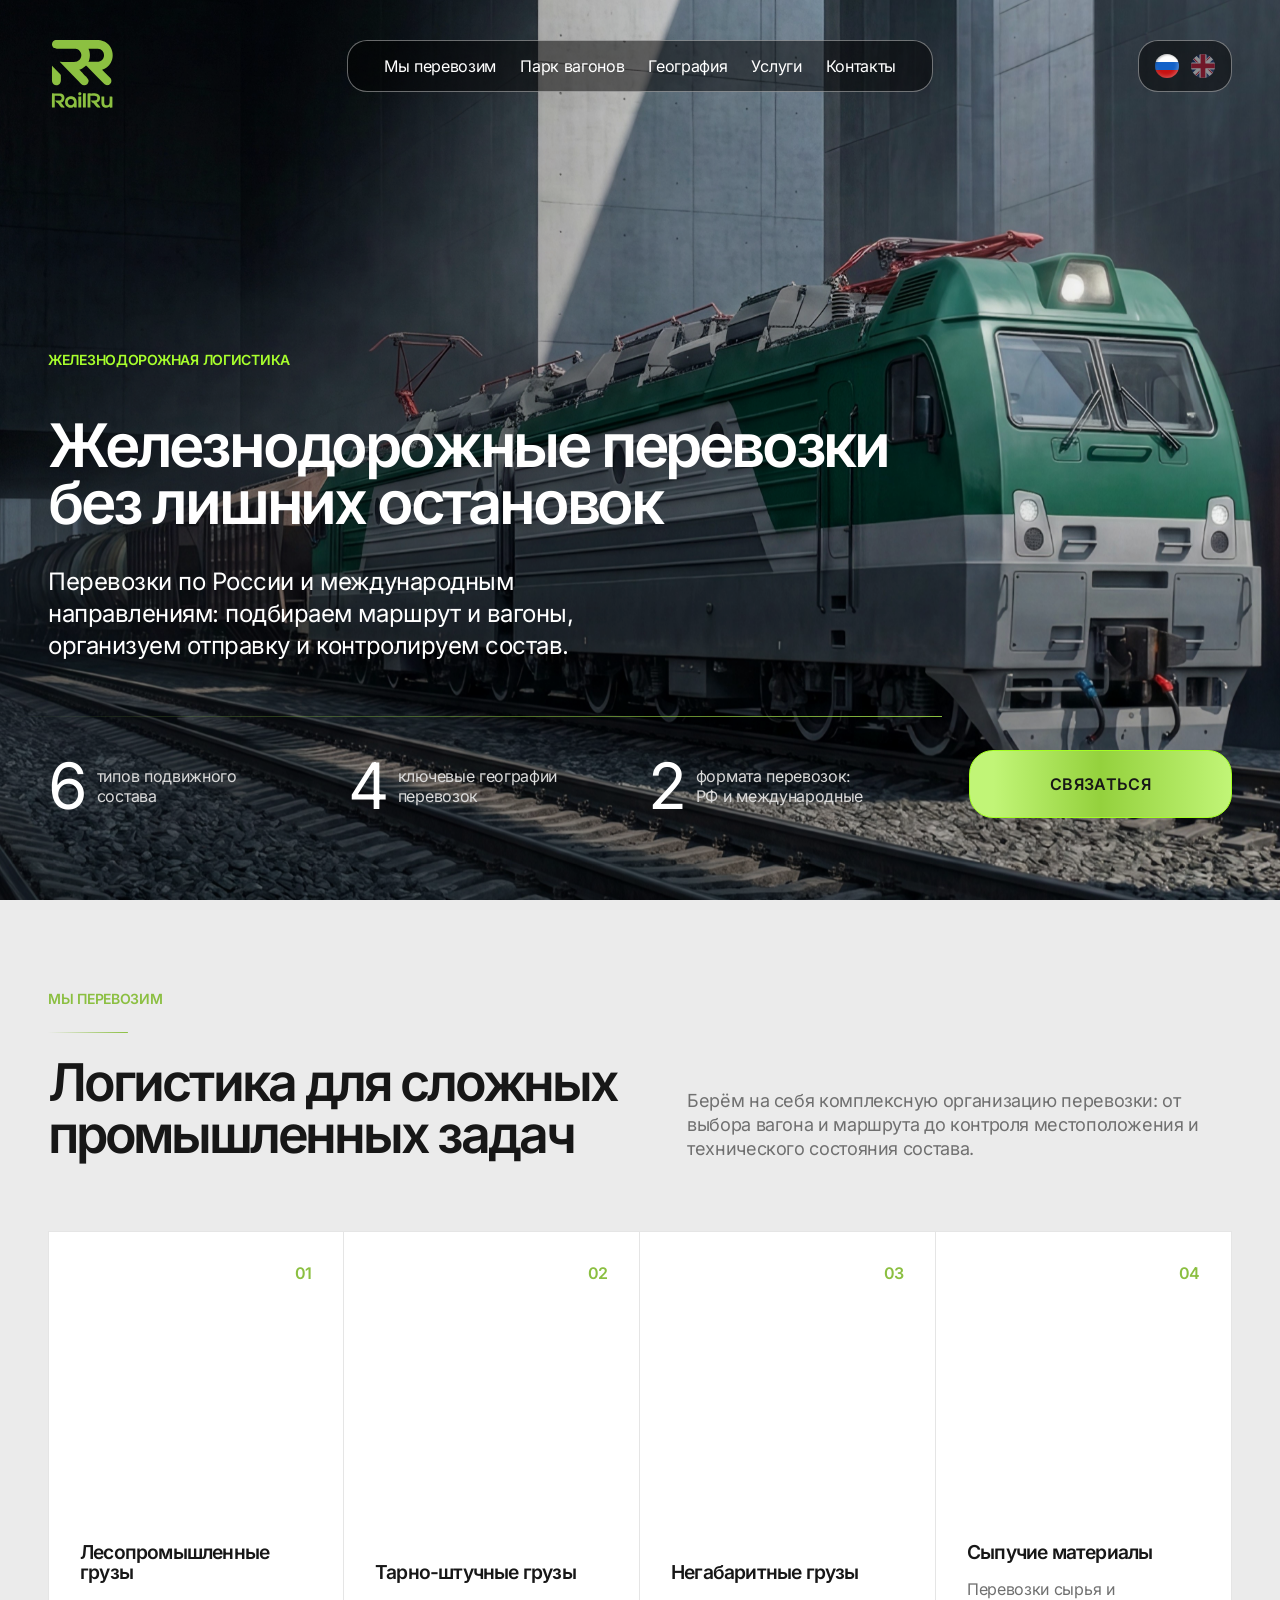
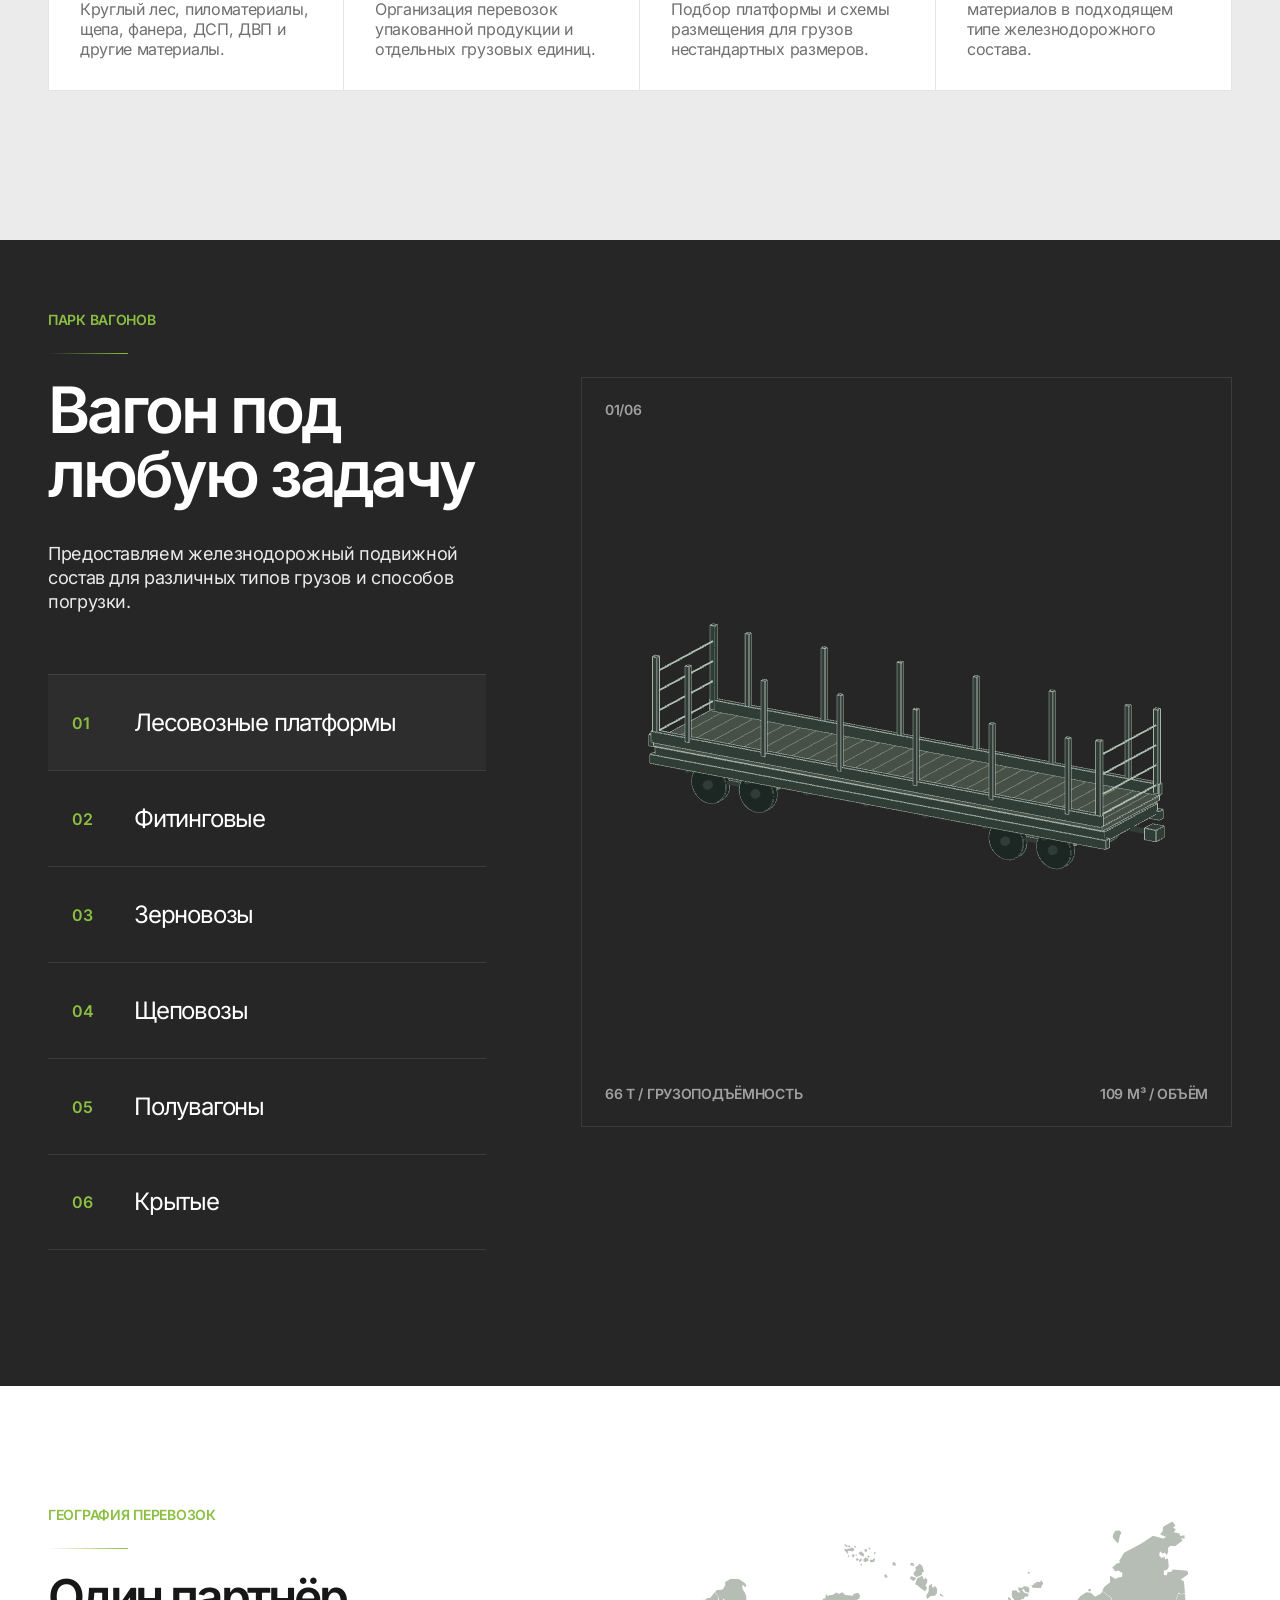
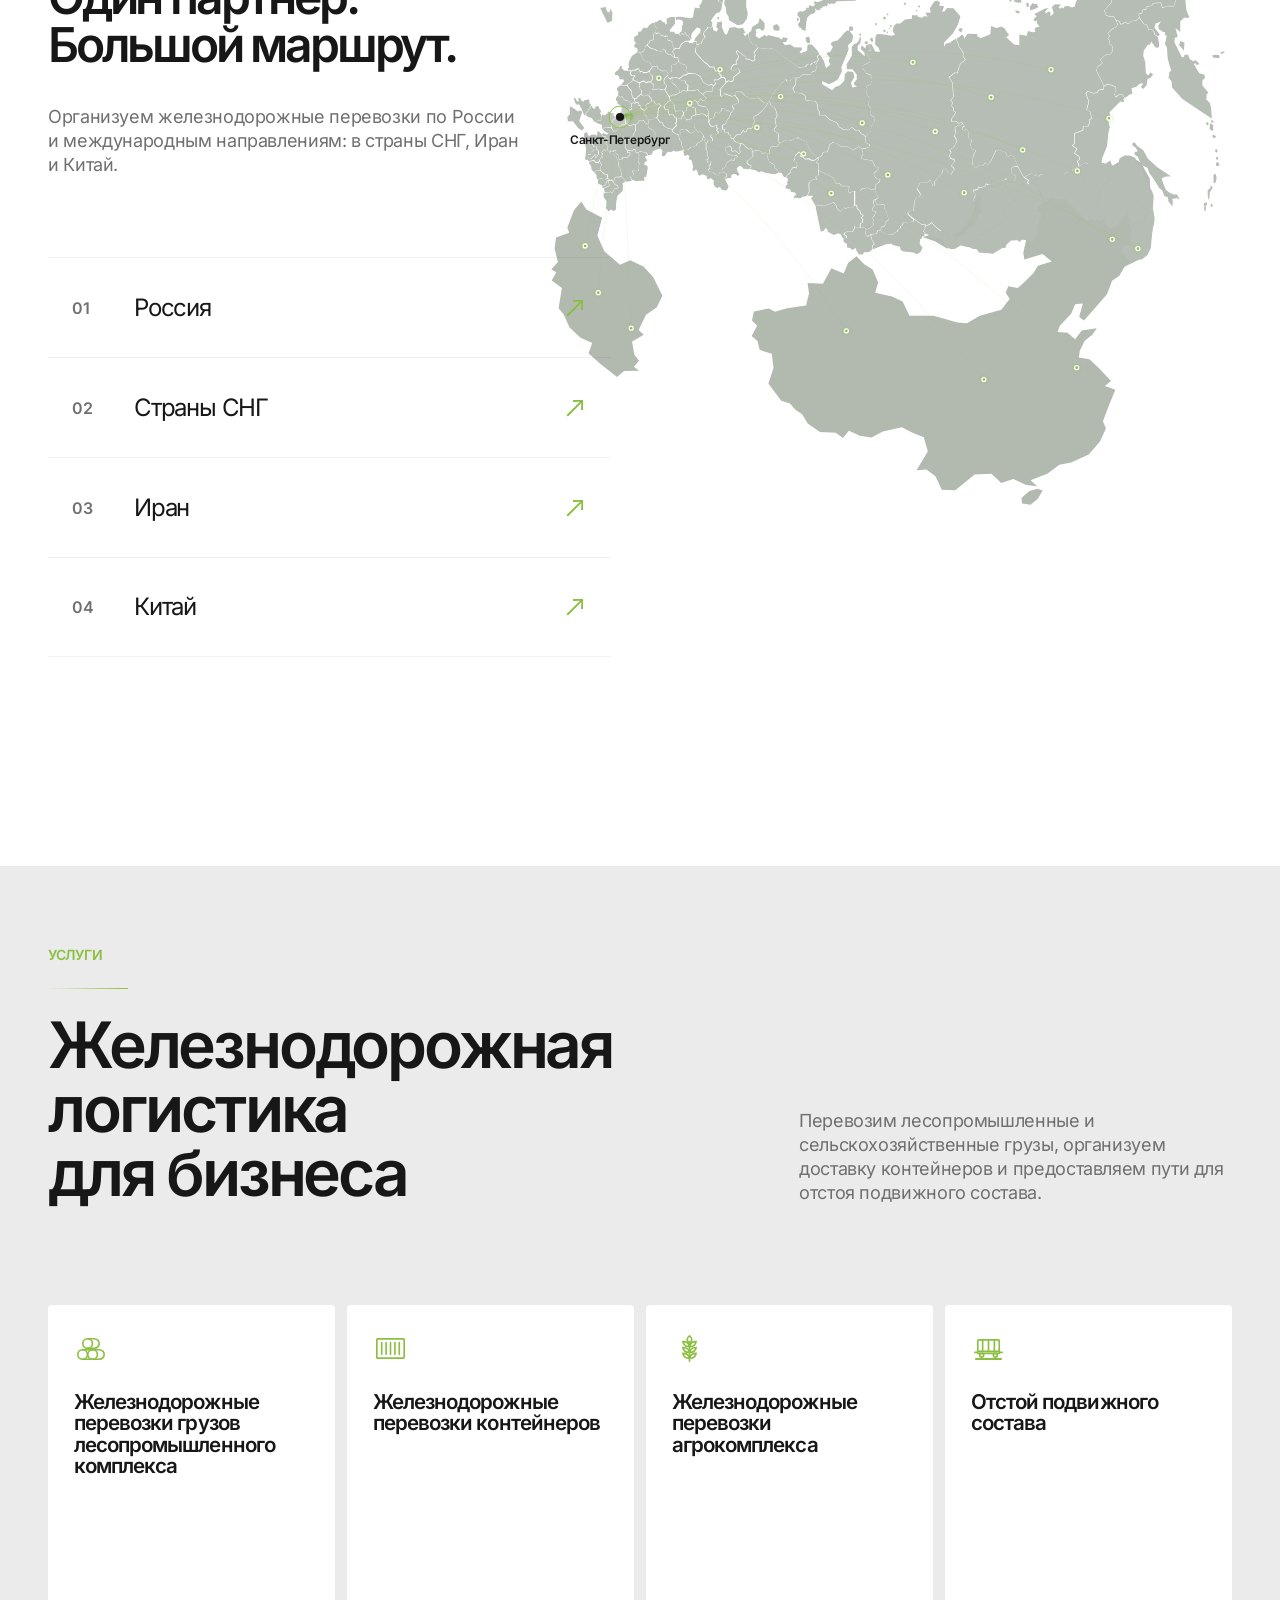
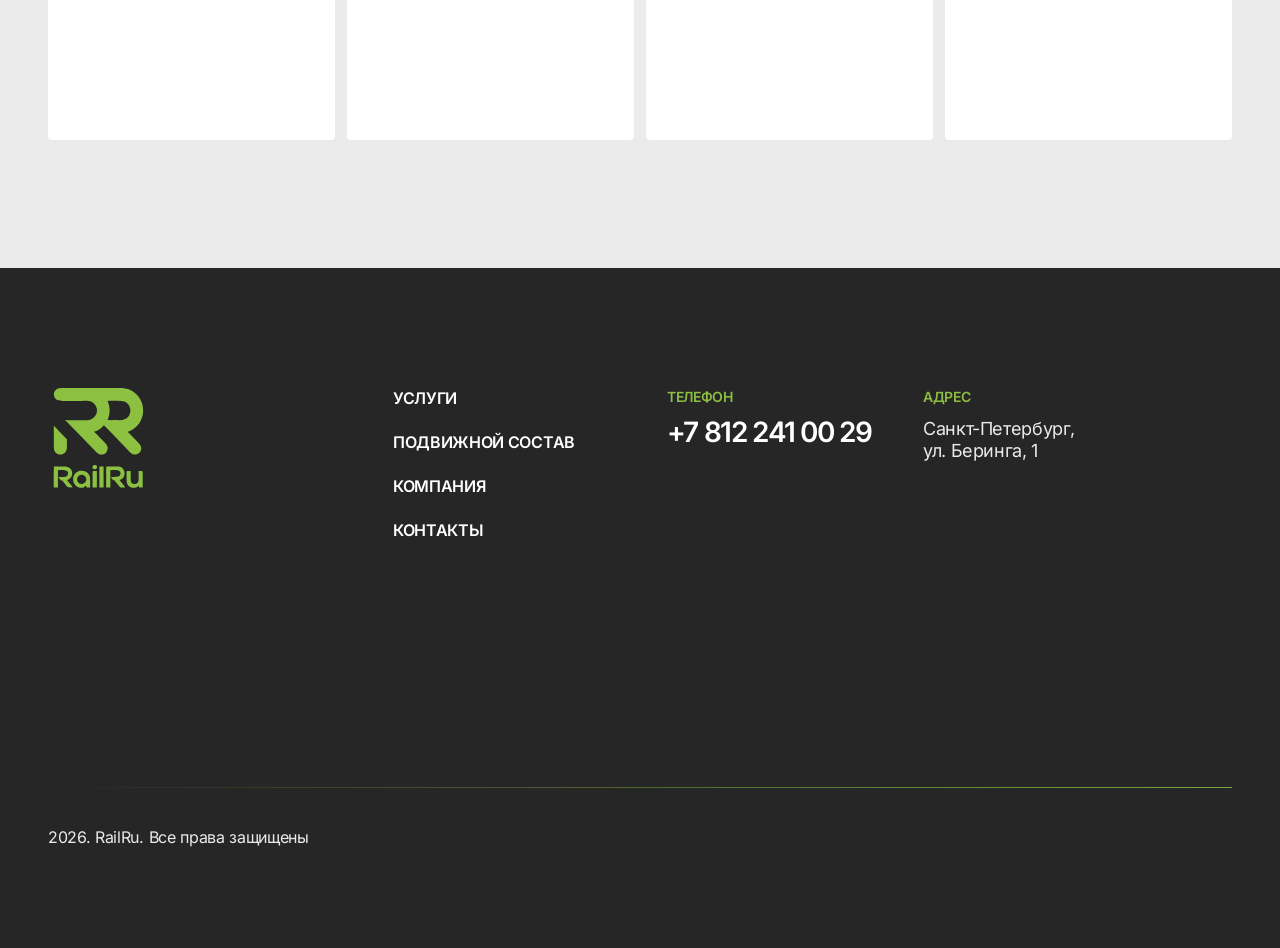
==== index.html @ 80a5b918 "Website" ====
<!doctype html>
<html lang="ru">
  <head>
    <meta charset="utf-8">
    <meta name="viewport" content="width=device-width, initial-scale=1">
    <meta name="theme-color" content="#262626">
    <meta name="description" content="RailRu организует железнодорожные перевозки по России, в страны СНГ, Иран и Китай.">
    <title>RailRu — железнодорожная логистика</title>
    <link rel="preload" as="image" href="./assets/d6f89.png">
    <link rel="stylesheet" href="./styles.css">
    <link rel="stylesheet" href="./hero-motion.css">
    <link rel="stylesheet" href="./services.css">
    <script src="./language.js" defer></script>
    <script src="./app.js" defer></script>
    <script src="./hero-motion.js" defer></script>
    <script src="./fleet-3d.bundle.js" defer></script>
  <script src="./contact-content.js" defer></script><link rel="icon" type="image/png" sizes="512x512" href="./assets/favicon.png?v=1"><link rel="apple-touch-icon" href="./assets/favicon.png?v=1"></head>
  <body>
    <a class="skip-link" href="#main">Перейти к содержимому</a>
    <main id="main">
      <section class="hero" id="top" aria-labelledby="hero-title">
        <div class="hero__background" aria-hidden="true"></div>
        <div class="hero__shade" aria-hidden="true"></div>
        <header class="site-header container">
          <a class="site-header__logo" href="#top" aria-label="RailRu — наверх"><img src="./assets/ba783.svg" width="52" height="52" alt="RailRu"></a>
          <nav class="site-nav" aria-label="Основная навигация">
            <a href="#cargo">Мы перевозим</a>
            <a href="#fleet">Парк вагонов</a>
            <a href="#company">География</a>
            <a href="#services">Услуги</a>
            <a href="./contacts.html">Контакты</a>
          </nav>
          <div class="languages" aria-label="Язык сайта"><a class="flag flag--ru" href="?lang=ru" data-language="ru" aria-current="true" lang="ru" aria-label="Русский"></a><a class="flag flag--en" href="?lang=en" data-language="en" lang="en" aria-label="English"><span class="flag__diagonals" aria-hidden="true"><i></i><i></i><i></i><i></i></span><img src="./assets/flag-en-cross.svg" width="26.4" height="26.4" alt=""></a></div>
          <button class="menu-toggle" type="button" aria-label="Открыть меню" aria-expanded="false" aria-controls="mobile-nav"><span></span><span></span><span></span></button>
          <nav id="mobile-nav" class="mobile-nav" aria-label="Мобильная навигация" hidden>
            <a href="#cargo">Мы перевозим</a>
            <a href="#fleet">Парк вагонов</a>
            <a href="#company">География</a>
            <a href="#services">Услуги</a>
            <a href="./contacts.html">Контакты</a>
          </nav>
        </header>
        <div class="hero__content container">
          <p class="eyebrow hero__eyebrow">Железнодорожная логистика</p>
          <h1 id="hero-title">Железнодорожные перевозки<br class="desktop-break"> без лишних остановок</h1>
          <p class="hero__lead">Перевозки по России и международным направлениям: подбираем маршрут и вагоны, организуем отправку и контролируем состав.</p>
        </div>
        <img class="hero__line" src="./assets/62f73.svg" width="942" height="1" alt="">
        <div class="hero__bottom container">
          <div class="hero__stats" aria-label="Наши возможности">
            <div class="hero__stat"><strong>6</strong><span>типов подвижного<br>состава</span></div>
            <div class="hero__stat"><strong>4</strong><span>ключевые географии<br>перевозок</span></div>
            <div class="hero__stat"><strong>2</strong><span>формата перевозок:<br>РФ и международные</span></div>
          </div>
          <a class="button button--lime" href="mailto:info@railru.com">Связаться</a>
        </div>
      </section>

      <section class="cargo section-light" id="cargo" aria-labelledby="cargo-title">
        <div class="container">
          <div class="section-intro">
            <div>
              <p class="eyebrow">Мы перевозим</p>
              <img class="section-rule" src="./assets/a0317.svg" width="80" height="1" alt="">
              <h2 id="cargo-title">Логистика для сложных<br>промышленных задач</h2>
            </div>
            <p>Берём на себя комплексную организацию перевозки: от выбора вагона и маршрута до контроля местоположения и технического состояния состава.</p>
          </div>
          <div class="cargo-grid">
            <article class="cargo-card" tabindex="0">
              <div class="cargo-card__visual" aria-hidden="true"><img class="cargo-card__image" src="./assets/c36df.png" width="880" height="1168" alt=""></div>
              <span class="cargo-card__number">01</span>
              <div class="cargo-card__copy"><h3>Лесопромышленные грузы</h3><p>Круглый лес, пиломатериалы, щепа, фанера, ДСП, ДВП и другие материалы.</p></div>
            </article>
            <article class="cargo-card" tabindex="0"><div class="cargo-card__visual" aria-hidden="true"><img class="cargo-card__image" src="./assets/ca901.png" width="1024" height="1024" alt=""></div><span class="cargo-card__number">02</span><div class="cargo-card__copy"><h3>Тарно-штучные грузы</h3><p>Организация перевозок упакованной продукции и отдельных грузовых единиц.</p></div></article>
            <article class="cargo-card" tabindex="0"><div class="cargo-card__visual" aria-hidden="true"><img class="cargo-card__image" src="./assets/165df.png" width="1024" height="1024" alt=""></div><span class="cargo-card__number">03</span><div class="cargo-card__copy"><h3>Негабаритные грузы</h3><p>Подбор платформы и схемы размещения для грузов нестандартных размеров.</p></div></article>
            <article class="cargo-card" tabindex="0"><div class="cargo-card__visual" aria-hidden="true"><img class="cargo-card__image" src="./assets/55c6c.png" width="1024" height="1024" alt=""></div><span class="cargo-card__number">04</span><div class="cargo-card__copy"><h3>Сыпучие материалы</h3><p>Перевозки сырья и материалов в подходящем типе железнодорожного состава.</p></div></article>
          </div>
        </div>
      </section>

      <section class="fleet section-dark" id="fleet" aria-labelledby="fleet-title">
        <div class="container fleet__grid">
          <div class="fleet__content">
            <p class="eyebrow">Парк вагонов</p>
            <img class="section-rule" src="./assets/a0317.svg" width="80" height="1" alt="">
            <h2 id="fleet-title">Вагон под любую задачу</h2>
            <p class="fleet__lead">Предоставляем железнодорожный подвижной состав для различных типов грузов и способов погрузки.</p>
            <div class="fleet-tabs" role="tablist" aria-label="Типы вагонов">
              <button class="fleet-tab is-active" id="fleet-tab-1" role="tab" type="button" aria-selected="true" aria-controls="fleet-panel" data-index="0"><span class="fleet-tab__number">01</span><span class="fleet-tab__copy"><strong>Лесовозные платформы</strong><small>Круглый лес и пиломатериалы</small></span></button>
              <button class="fleet-tab" id="fleet-tab-2" role="tab" type="button" aria-selected="false" aria-controls="fleet-panel" data-index="1"><span class="fleet-tab__number">02</span><span class="fleet-tab__copy"><strong>Фитинговые</strong><small>Контейнеры ISO, закрепляемые на платформе фитинговыми упорами.</small></span></button>
              <button class="fleet-tab" id="fleet-tab-3" role="tab" type="button" aria-selected="false" aria-controls="fleet-panel" data-index="2"><span class="fleet-tab__number">03</span><span class="fleet-tab__copy"><strong>Зерновозы</strong><small>Зерно и другие сыпучие сельхозгрузы. Погрузка сверху, выгрузка через нижние люки.</small></span></button>
              <button class="fleet-tab" id="fleet-tab-4" role="tab" type="button" aria-selected="false" aria-controls="fleet-panel" data-index="3"><span class="fleet-tab__number">04</span><span class="fleet-tab__copy"><strong>Щеповозы</strong><small>Технологическая щепа и древесные отходы</small></span></button>
              <button class="fleet-tab" id="fleet-tab-5" role="tab" type="button" aria-selected="false" aria-controls="fleet-panel" data-index="4"><span class="fleet-tab__number">05</span><span class="fleet-tab__copy"><strong>Полувагоны</strong><small>Сыпучие и навалочные грузы</small></span></button>
              <button class="fleet-tab" id="fleet-tab-6" role="tab" type="button" aria-selected="false" aria-controls="fleet-panel" data-index="5"><span class="fleet-tab__number">06</span><span class="fleet-tab__copy"><strong>Крытые</strong><small>Грузы, требующие защиты от осадков</small></span></button>
            </div>
          </div>
          <div class="fleet-visual" id="fleet-panel" role="tabpanel" aria-labelledby="fleet-tab-1">
            <span class="fleet-visual__count" id="fleet-count">01/06</span>
            <div class="fleet-visual__stage" id="fleet-stage" aria-label="Объёмная модель лесовозной платформы. Перетащите, чтобы повернуть" tabindex="0">
              <p class="fleet-visual__fallback">3D-просмотр недоступен</p>
            </div>
            <div class="fleet-visual__metrics" aria-live="polite" aria-atomic="true"><span class="fleet-visual__metric">66 т / грузоподъёмность</span><span class="fleet-visual__metric fleet-visual__metric--right">109 м³ / объём</span></div>
          </div>
        </div>
      </section>

      <section class="geography" id="company" aria-labelledby="geography-title">
        <div class="container geography__inner">
          <div class="geography__content">
            <p class="eyebrow">География перевозок</p>
            <img class="section-rule" src="./assets/a0317.svg" width="80" height="1" alt="">
            <h2 id="geography-title">Один партнёр.<br>Большой маршрут.</h2>
            <p class="geography__lead">Организуем железнодорожные перевозки по России и международным направлениям: в страны СНГ, Иран и Китай.</p>
            <ul class="geography-list">
              <li><span>01</span><strong>Россия</strong><img src="./assets/a90cc.svg" width="24" height="24" alt=""></li>
              <li><span>02</span><strong>Страны СНГ</strong><img src="./assets/a90cc.svg" width="24" height="24" alt=""></li>
              <li><span>03</span><strong>Иран</strong><img src="./assets/a90cc.svg" width="24" height="24" alt=""></li>
              <li><span>04</span><strong>Китай</strong><img src="./assets/a90cc.svg" width="24" height="24" alt=""></li>
            </ul>
          </div>
          <div class="map-viewport" aria-label="Анимированная карта направлений перевозок из Санкт-Петербурга" role="img">
            <div class="map-illustration" id="map-illustration">
              <svg class="map-countries" width="1012" height="950" viewBox="0 0 1012 950" aria-hidden="true"><path d="M 27.11 479.33 L 34.89 491.56 L 58.78 504.33 L 51.56 531.0 L 62.11 554.89 L 86.0 575.44 L 101.56 568.78 L 121.56 578.22 L 136.0 593.78 L 150.44 622.67 L 141.56 640.44 L 125.44 651.56 L 114.33 674.89 L 122.11 682.11 L 104.33 692.11 L 107.67 712.11 L 114.89 721.56 L 107.11 730.44 L 114.89 736.56 L 92.11 737.11 L 81.56 746.0 L 54.89 725.44 L 38.22 709.89 L 43.78 694.33 L 26.0 686.56 L 9.33 671.0 L 0.44 651.0 L -7.33 641.56 L -2.33 611.0 L -17.89 599.33 L -10.67 587.11 L -18.44 582.67 L -8.44 571.56 L -13.44 551.0 L -11.22 534.33 L 8.78 527.11 L 6.0 518.78 L 16.0 492.67 Z"/><path d="M 445.44 562.67 L 457.11 574.89 L 469.89 582.67 L 478.22 602.67 L 473.78 618.22 L 499.33 623.78 L 515.44 631.56 L 526.0 653.22 L 562.67 653.22 L 598.78 663.22 L 613.22 664.33 L 632.67 653.22 L 665.44 643.78 L 678.22 627.11 L 672.11 618.22 L 676.0 608.22 L 690.44 611.0 L 701.0 601.56 L 714.33 588.22 L 721.0 577.11 L 742.11 570.44 L 728.22 559.33 L 700.44 567.67 L 698.78 557.67 L 703.22 537.67 L 678.78 534.89 L 652.67 558.78 L 629.89 552.67 L 604.89 545.44 L 582.67 551.0 L 564.33 539.89 L 546.0 533.22 L 569.33 526.56 L 613.22 503.78 L 630.44 461.0 L 657.11 449.89 L 678.22 445.44 L 706.0 454.33 L 734.33 435.44 L 765.44 437.67 L 791.0 422.11 L 808.22 424.33 L 836.0 424.33 L 860.44 409.33 L 877.67 421.0 L 891.0 444.33 L 892.11 477.11 L 898.22 504.33 L 894.33 528.78 L 890.44 550.44 L 884.33 563.22 L 852.67 578.78 L 844.89 592.11 L 833.78 599.89 L 826.0 620.44 L 806.56 642.67 L 791.0 660.44 L 783.78 654.89 L 789.33 634.33 L 777.67 635.44 L 771.56 649.89 L 754.33 668.22 L 751.0 677.67 L 766.0 678.78 L 777.67 688.78 L 787.67 675.44 L 810.44 672.11 L 803.78 682.11 L 792.11 691.0 L 784.89 706.0 L 783.22 716.56 L 799.33 719.33 L 814.33 733.22 L 832.11 752.11 L 822.67 759.89 L 838.78 765.44 L 829.33 788.22 L 819.89 813.22 L 824.33 824.33 L 815.44 844.33 L 798.22 863.78 L 771.56 876.0 L 753.78 879.33 L 736.0 892.67 L 709.89 903.22 L 719.89 912.11 L 703.22 910.44 L 683.78 901.0 L 665.44 907.11 L 650.44 893.22 L 624.89 894.33 L 595.44 918.22 L 574.89 917.67 L 565.44 897.11 L 551.56 886.56 L 536.56 887.67 L 553.78 859.33 L 547.67 837.67 L 530.44 831.0 L 514.33 822.67 L 485.44 828.78 L 468.22 838.22 L 450.44 835.44 L 433.78 827.67 L 424.89 838.78 L 413.78 831.0 L 389.89 829.89 L 371.56 817.11 L 362.67 802.67 L 352.11 795.44 L 344.33 786.56 L 331.0 782.11 L 321.0 768.78 L 311.56 756.0 L 319.33 732.11 L 316.56 711.0 L 298.22 704.89 L 294.89 691.56 L 286.0 683.78 L 294.33 668.22 L 286.56 660.44 L 289.33 646.56 L 312.11 642.11 L 321.56 647.11 L 339.89 641.56 L 368.78 637.67 L 373.22 618.78 L 371.0 603.22 L 394.33 604.33 L 407.11 581.0 L 426.0 588.78 L 432.67 572.67 Z"/><path d="M 696.0 929.89 L 708.22 919.33 L 720.44 916.0 L 728.22 918.78 L 721.0 931.0 L 709.89 940.44 L 697.11 938.22 Z"/></svg>
              <img class="map-region" src="./assets/ad0e7.svg" width="255.672" height="312.341" alt="" aria-hidden="true" data-region="Respubltika Saha Yakutiya" style="left:calc(50% + 208.23px);top:calc(50% + -27.67px);width:255.672px;height:312.341px">
              <img class="map-region" src="./assets/829f9.svg" width="130.549" height="156.19" alt="" aria-hidden="true" data-region="Chukotskij avtonomnyj okrug" style="left:calc(50% + 378.11px);top:calc(50% + -181.89px);width:130.549px;height:156.19px">
              <img class="map-region" src="./assets/7a270.svg" width="95.086" height="121.718" alt="" aria-hidden="true" data-region="Magadanskaya oblast&#x27;" style="left:calc(50% + 352.06px);top:calc(50% + -52.79px);width:95.086px;height:121.718px">
              <img class="map-region" src="./assets/4ba0a.svg" width="50.991" height="92.284" alt="" aria-hidden="true" data-region="Primorskij kraj" style="left:calc(50% + 366.72px);top:calc(50% + 214.19px);width:50.991px;height:92.284px">
              <img class="map-region" src="./assets/1c1bd.svg" width="123.678" height="219.379" alt="" aria-hidden="true" data-region="Habarovskij kraj" style="left:calc(50% + 329.56px);top:calc(50% + 96.62px);width:123.678px;height:219.379px">
              <img class="map-region" src="./assets/2bae4.svg" width="36.896" height="26.268" alt="" aria-hidden="true" data-region="Evrejskaya avtonomnaya oblast&#x27;" style="left:calc(50% + 332.95px);top:calc(50% + 194.39px);width:36.896px;height:26.268px">
              <img class="map-region" src="./assets/18fed.svg" width="128.288" height="89.244" alt="" aria-hidden="true" data-region="Amurskaya oblast&#x27;" style="left:calc(50% + 258.55px);top:calc(50% + 151.26px);width:128.288px;height:89.244px">
              <img class="map-region" src="./assets/324f5.svg" width="133.464" height="138.577" alt="" aria-hidden="true" data-region="Sahalinskaya oblast&#x27;" style="left:calc(50% + 424.68px);top:calc(50% + 111.25px);width:133.464px;height:138.577px">
              <img class="map-region" src="./assets/ff325.svg" width="36.431" height="35.476" alt="" aria-hidden="true" data-region="Voronezhskaya oblast&#x27;" style="left:calc(50% + -394.27px);top:calc(50% + 32.59px);width:36.431px;height:35.476px">
              <img class="map-region" src="./assets/467c4.svg" width="23.58" height="32.562" alt="" aria-hidden="true" data-region="Belgorodskaya oblast&#x27;" style="left:calc(50% + -414.91px);top:calc(50% + 20.65px);width:23.58px;height:32.562px">
              <img class="map-region" src="./assets/dedc8.svg" width="28.592" height="28.228" alt="" aria-hidden="true" data-region="Kurskaya oblast&#x27;" style="left:calc(50% + -410.77px);top:calc(50% + 2.54px);width:28.592px;height:28.228px">
              <img class="map-region" src="./assets/8af04.svg" width="30.1" height="28.73" alt="" aria-hidden="true" data-region="Bryanskaya oblast&#x27;" style="left:calc(50% + -412.63px);top:calc(50% + -26.21px);width:30.1px;height:28.73px">
              <img class="map-region" src="./assets/6b425.svg" width="36.808" height="31.507" alt="" aria-hidden="true" data-region="Smolenskaya oblast&#x27;" style="left:calc(50% + -389.74px);top:calc(50% + -46.07px);width:36.808px;height:31.507px">
              <img class="map-region" src="./assets/01924.svg" width="22.298" height="27.449" alt="" aria-hidden="true" data-region="Orlovskaya oblast&#x27;" style="left:calc(50% + -398.22px);top:calc(50% + -5.08px);width:22.298px;height:27.449px">
              <img class="map-region" src="./assets/2d3ff.svg" width="25.69" height="24.798" alt="" aria-hidden="true" data-region="Lipeckaya oblast&#x27;" style="left:calc(50% + -385.28px);top:calc(50% + 14.65px);width:25.69px;height:24.798px">
              <img class="map-region" src="./assets/73e06.svg" width="25.188" height="28.73" alt="" aria-hidden="true" data-region="Tambovskaya oblast&#x27;" style="left:calc(50% + -370.69px);top:calc(50% + 27.07px);width:25.188px;height:28.73px">
              <img class="map-region" src="./assets/5be5c.svg" width="21.469" height="22.135" alt="" aria-hidden="true" data-region="Tul&#x27;skaya oblast&#x27;" style="left:calc(50% + -379.92px);top:calc(50% + -6.38px);width:21.469px;height:22.135px">
              <img class="map-region" src="./assets/574ec.svg" width="31.997" height="25.54" alt="" aria-hidden="true" data-region="Ryazanskaya oblast&#x27;" style="left:calc(50% + -359.87px);top:calc(50% + 7.23px);width:31.997px;height:25.54px">
              <img class="map-region" src="./assets/707ac.svg" width="33.165" height="20.841" alt="" aria-hidden="true" data-region="Kaluzhskaya oblast&#x27;" style="left:calc(50% + -387.22px);top:calc(50% + -25.37px);width:33.165px;height:20.841px">
              <img class="map-region" src="./assets/874ee.svg" width="27.725" height="36.645" alt="" aria-hidden="true" data-region="Moskovskaya oblast&#x27;" style="left:calc(50% + -360.96px);top:calc(50% + -22.39px);width:27.725px;height:36.645px">
              <img class="map-region" src="./assets/ea42d.svg" width="24.145" height="32.462" alt="" aria-hidden="true" data-region="Voronezhskaya oblast&#x27;" style="left:calc(50% + -341.43px);top:calc(50% + -10.44px);width:24.145px;height:32.462px">
              <img class="map-region" src="./assets/66f9a.svg" width="24.447" height="21.545" alt="" aria-hidden="true" data-region="Voronezhskaya oblast&#x27;" style="left:calc(50% + -329.1px);top:calc(50% + -11.74px);width:24.447px;height:21.545px">
              <img class="map-region" src="./assets/ae185.svg" width="52.323" height="31.381" alt="" aria-hidden="true" data-region="Kostromskaya oblast&#x27;" style="left:calc(50% + -304.33px);top:calc(50% + -13.45px);width:52.323px;height:31.381px">
              <img class="map-region" src="./assets/b8d26.svg" width="57.473" height="41.808" alt="" aria-hidden="true" data-region="Tverskaya oblast&#x27;" style="left:calc(50% + -360.6px);top:calc(50% + -51.18px);width:57.473px;height:41.808px">
              <img class="map-region" src="./assets/dc8a9.svg" width="30.338" height="26.168" alt="" aria-hidden="true" data-region="Yaroslavskaya oblast&#x27;" style="left:calc(50% + -331.82px);top:calc(50% + -33.88px);width:30.338px;height:26.168px">
              <img class="map-region" src="./assets/eb733.svg" width="69.697" height="81.995" alt="" aria-hidden="true" data-region="Orenburgskaya oblast&#x27;" style="left:calc(50% + -289.36px);top:calc(50% + 108.16px);width:69.697px;height:81.995px">
              <img class="map-region" src="./assets/d2771.svg" width="52.725" height="59.408" alt="" aria-hidden="true" data-region="Saratovskaya oblast&#x27;" style="left:calc(50% + -350.59px);top:calc(50% + 67.47px);width:52.725px;height:59.408px">
              <img class="map-region" src="./assets/c906f.svg" width="36.833" height="31.105" alt="" aria-hidden="true" data-region="Samarskaya oblast&#x27;" style="left:calc(50% + -311.75px);top:calc(50% + 71.44px);width:36.833px;height:31.105px">
              <img class="map-region" src="./assets/15b40.svg" width="34.861" height="29.534" alt="" aria-hidden="true" data-region="Ul&#x27;yanovskaya oblast&#x27;" style="left:calc(50% + -322.33px);top:calc(50% + 49.49px);width:34.861px;height:29.534px">
              <img class="map-region" src="./assets/b40aa.svg" width="29.648" height="35.74" alt="" aria-hidden="true" data-region="Penzenskaya oblast&#x27;" style="left:calc(50% + -349.18px);top:calc(50% + 37.76px);width:29.648px;height:35.74px">
              <img class="map-region" src="./assets/057f1.svg" width="29.472" height="27.625" alt="" aria-hidden="true" data-region="Respublika Mordoviya" style="left:calc(50% + -338.31px);top:calc(50% + 26.26px);width:29.472px;height:27.625px">
              <img class="map-region" src="./assets/2a555.svg" width="19.899" height="19.849" alt="" aria-hidden="true" data-region="Chuvashskaya respublika" style="left:calc(50% + -314.44px);top:calc(50% + 30.95px);width:19.899px;height:19.849px">
              <img class="map-region" src="./assets/e3754.svg" width="56.041" height="33.718" alt="" aria-hidden="true" data-region="Nizhegorodskaya oblast&#x27;" style="left:calc(50% + -317.26px);top:calc(50% + 12.8px);width:56.041px;height:33.718px">
              <img class="map-region" src="./assets/0a837.svg" width="27.637" height="24.12" alt="" aria-hidden="true" data-region="Kirovskaya oblast&#x27;" style="left:calc(50% + -299.73px);top:calc(50% + 23.71px);width:27.637px;height:24.12px">
              <img class="map-region" src="./assets/17bd5.svg" width="48.391" height="45.024" alt="" aria-hidden="true" data-region="Respublika Tatarstan" style="left:calc(50% + -295.03px);top:calc(50% + 54.67px);width:48.391px;height:45.024px">
              <img class="map-region" src="./assets/27c07.svg" width="33.039" height="33.63" alt="" aria-hidden="true" data-region="Udmurtskaya Respublika" style="left:calc(50% + -268.03px);top:calc(50% + 41.41px);width:33.039px;height:33.63px">
              <img class="map-region" src="./assets/6acd5.svg" width="52.072" height="69.018" alt="" aria-hidden="true" data-region="Respublika Bashkortostan" style="left:calc(50% + -263.09px);top:calc(50% + 90.49px);width:52.072px;height:69.018px">
              <img class="map-region" src="./assets/a2eb8.svg" width="61.267" height="67.41" alt="" aria-hidden="true" data-region="Kirovskaya oblast&#x27;" style="left:calc(50% + -270.99px);top:calc(50% + 10.56px);width:61.267px;height:67.41px">
              <img class="map-region" src="./assets/d721f.svg" width="123.992" height="168.036" alt="" aria-hidden="true" data-region="Yamalo-Neneckij avtonomnyj okrug" style="left:calc(50% + -95.11px);top:calc(50% + -17.25px);width:123.992px;height:168.036px">
              <img class="map-region" src="./assets/9655e.svg" width="76.242" height="60.639" alt="" aria-hidden="true" data-region="Tyumenskaya oblast&#x27;" style="left:calc(50% + -157.53px);top:calc(50% + 98.48px);width:76.242px;height:60.639px">
              <img class="map-region" src="./assets/08b30.svg" width="47.386" height="36.971" alt="" aria-hidden="true" data-region="Kurganskaya oblast&#x27;" style="left:calc(50% + -203.4px);top:calc(50% + 106.23px);width:47.386px;height:36.971px">
              <img class="map-region" src="./assets/4cf4a.svg" width="46.406" height="54.911" alt="" aria-hidden="true" data-region="Chelyabinskaya oblast&#x27;" style="left:calc(50% + -241.67px);top:calc(50% + 104.97px);width:46.406px;height:54.911px">
              <img class="map-region" src="./assets/c7631.svg" width="69.822" height="79.583" alt="" aria-hidden="true" data-region="Sverdlovskaya oblast&#x27;" style="left:calc(50% + -212.35px);top:calc(50% + 53.4px);width:69.822px;height:79.583px">
              <img class="map-region" src="./assets/123c4.svg" width="153.137" height="120.701" alt="" aria-hidden="true" data-region="Hanty-Mansijskij avtonomnyj okrug Yugra" style="left:calc(50% + -116.85px);top:calc(50% + 38.13px);width:153.137px;height:120.701px">
              <img class="map-region" src="./assets/a09b3.svg" width="40.916" height="37.562" alt="" aria-hidden="true" data-region="Novgorodskaya oblast&#x27;" style="left:calc(50% + -358.22px);top:calc(50% + -73px);width:40.916px;height:37.562px">
              <img class="map-region" src="./assets/b43d9.svg" width="73.88" height="67.511" alt="" aria-hidden="true" data-region="Vologodskaya oblast&#x27;" style="left:calc(50% + -303.43px);top:calc(50% + -44.33px);width:73.88px;height:67.511px">
              <img class="map-region" src="./assets/0ed20.svg" width="33.366" height="45.162" alt="" aria-hidden="true" data-region="Pskovskaya oblast&#x27;" style="left:calc(50% + -381.65px);top:calc(50% + -84.28px);width:33.366px;height:45.162px">
              <img class="map-region" src="./assets/642c0.svg" width="54.785" height="48.73" alt="" aria-hidden="true" data-region="Leningradskaya oblast&#x27;" style="left:calc(50% + -339.61px);top:calc(50% + -90.53px);width:54.785px;height:48.73px">
              <img class="map-region" src="./assets/cb057.svg" width="49.358" height="70.84" alt="" aria-hidden="true" data-region="Murmanskaya oblast&#x27;" style="left:calc(50% + -250.83px);top:calc(50% + -138.14px);width:49.358px;height:70.84px">
              <img class="map-region" src="./assets/29ad5.svg" width="71.493" height="79.282" alt="" aria-hidden="true" data-region="Respublika Kareliya" style="left:calc(50% + -300.15px);top:calc(50% + -112.54px);width:71.493px;height:79.282px">
              <img class="map-region" src="./assets/48745.svg" width="147.031" height="83.842" alt="" aria-hidden="true" data-region="Respublika Komi" style="left:calc(50% + -194.5px);top:calc(50% + -26.04px);width:147.031px;height:83.842px">
              <img class="map-region" src="./assets/2937f.svg" width="108.176" height="75.023" alt="" aria-hidden="true" data-region="Neneckij avtonomnyj okrug" style="left:calc(50% + -170.85px);top:calc(50% + -76.37px);width:108.176px;height:75.023px">
              <img class="map-region" src="./assets/44039.svg" width="274.679" height="210.899" alt="" aria-hidden="true" data-region="Arhangel&#x27;skaya oblast&#x27;" style="left:calc(50% + -168.28px);top:calc(50% + -121.4px);width:274.679px;height:210.899px">
              <img class="map-region" src="./assets/e88dd.svg" width="18.592" height="25.791" alt="" aria-hidden="true" data-region="Kaliningradskaya oblast&#x27;" style="left:calc(50% + -441.05px);top:calc(50% + -118.37px);width:18.592px;height:25.791px">
              <img class="map-region" src="./assets/9fb38.svg" width="53.252" height="52.675" alt="" aria-hidden="true" data-region="Volgogradskaya oblast&#x27;" style="left:calc(50% + -385.74px);top:calc(50% + 69.05px);width:53.252px;height:52.675px">
              <img class="map-region" src="./assets/bc6a4.svg" width="27.16" height="45.413" alt="" aria-hidden="true" data-region="Astrahanskaya oblast&#x27;" style="left:calc(50% + -390.75px);top:calc(50% + 112.01px);width:27.16px;height:45.413px">
              <img class="map-region" src="./assets/c023f.svg" width="45.275" height="48.956" alt="" aria-hidden="true" data-region="Respublika Kalmykiya" style="left:calc(50% + -413.22px);top:calc(50% + 110.57px);width:45.275px;height:48.956px">
              <img class="map-region" src="./assets/f2889.svg" width="32.838" height="53.303" alt="" aria-hidden="true" data-region="Respublika Dagestan" style="left:calc(50% + -428.81px);top:calc(50% + 153.82px);width:32.838px;height:53.303px">
              <img class="map-region" src="./assets/98c2c.svg" width="21.959" height="19.258" alt="" aria-hidden="true" data-region="Chechenskaya respublika" style="left:calc(50% + -433.93px);top:calc(50% + 142.63px);width:21.959px;height:19.258px">
              <img class="map-region" src="./assets/eb5f3.svg" width="10.728" height="11.319" alt="" aria-hidden="true" data-region="Respublika Ingushetiya" style="left:calc(50% + -441.75px);top:calc(50% + 139.69px);width:10.728px;height:11.319px">
              <img class="map-region" src="./assets/54e23.svg" width="17.399" height="11.771" alt="" aria-hidden="true" data-region="Respublika Severnaya Osetiya - Alaniya" style="left:calc(50% + -445.31px);top:calc(50% + 136.18px);width:17.399px;height:11.771px">
              <img class="map-region" src="./assets/fbd91.svg" width="20.213" height="13.794" alt="" aria-hidden="true" data-region="Kabardino-Balkarskaya respublika" style="left:calc(50% + -448.74px);top:calc(50% + 124.86px);width:20.213px;height:13.794px">
              <img class="map-region" src="./assets/59f4a.svg" width="19.472" height="17.851" alt="" aria-hidden="true" data-region="Karachaevo-Cherkesskaya respublika" style="left:calc(50% + -457.55px);top:calc(50% + 111.69px);width:19.472px;height:17.851px">
              <img class="map-region" src="./assets/6d3ba.svg" width="38.378" height="48.755" alt="" aria-hidden="true" data-region="Krasnodarskij Kraj" style="left:calc(50% + -457.2px);top:calc(50% + 81.55px);width:38.378px;height:48.755px">
              <img class="map-region" src="./assets/9e9ba.svg" width="32.487" height="47.662" alt="" aria-hidden="true" data-region="Stavropol&#x27;skij kraj" style="left:calc(50% + -434.81px);top:calc(50% + 110.45px);width:32.487px;height:47.662px">
              <img class="map-region" src="./assets/08c54.svg" width="15.716" height="23.228" alt="" aria-hidden="true" data-region="Respublika Adygeya" style="left:calc(50% + -460.51px);top:calc(50% + 88.74px);width:15.716px;height:23.228px">
              <img class="map-region" src="./assets/680bc.svg" width="139.117" height="106.643" alt="" aria-hidden="true" data-region="Respublika Buryatiya" style="left:calc(50% + 111.07px);top:calc(50% + 184.7px);width:139.117px;height:106.643px">
              <img class="map-region" src="./assets/f5784.svg" width="82.912" height="52.926" alt="" aria-hidden="true" data-region="Respublika Tyva" style="left:calc(50% + 3.03px);top:calc(50% + 219.11px);width:82.912px;height:52.926px">
              <img class="map-region" src="./assets/e1749.svg" width="35.552" height="62.272" alt="" aria-hidden="true" data-region="Kemerovskaya oblast&#x27;" style="left:calc(50% + -45.4px);top:calc(50% + 176.36px);width:35.552px;height:62.272px">
              <img class="map-region" src="./assets/7f705.svg" width="47.599" height="43.064" alt="" aria-hidden="true" data-region="Respublika Altaj" style="left:calc(50% + -57.48px);top:calc(50% + 225.05px);width:47.599px;height:43.064px">
              <img class="map-region" src="./assets/ed9b0.svg" width="71.983" height="53.717" alt="" aria-hidden="true" data-region="Altajskij kraj" style="left:calc(50% + -86.74px);top:calc(50% + 193.95px);width:71.983px;height:53.717px">
              <img class="map-region" src="./assets/bfe62.svg" width="71.506" height="61.179" alt="" aria-hidden="true" data-region="Novosibirskaya oblast&#x27;" style="left:calc(50% + -99.34px);top:calc(50% + 149.36px);width:71.506px;height:61.179px">
              <img class="map-region" src="./assets/94803.svg" width="49.396" height="70.049" alt="" aria-hidden="true" data-region="Omskaya oblast&#x27;" style="left:calc(50% + -143.56px);top:calc(50% + 125.6px);width:49.396px;height:70.049px">
              <img class="map-region" src="./assets/acaaa.svg" width="96.367" height="76.707" alt="" aria-hidden="true" data-region="Tomskaya oblast&#x27;" style="left:calc(50% + -73.02px);top:calc(50% + 114.12px);width:96.367px;height:76.707px">
              <img class="map-region" src="./assets/37cec.svg" width="34.547" height="55.501" alt="" aria-hidden="true" data-region="Respublika Hakasiya" style="left:calc(50% + -29.68px);top:calc(50% + 190.64px);width:34.547px;height:55.501px">
              <img class="map-region" src="./assets/230bc.svg" width="166.39" height="178.161" alt="" aria-hidden="true" data-region="Irkutskaya oblast&#x27;" style="left:calc(50% + 101.39px);top:calc(50% + 136.3px);width:166.39px;height:178.161px">
              <img class="map-region" src="./assets/0ac74.svg" width="104.859" height="132.195" alt="" aria-hidden="true" data-region="Zabajkal&#x27;skij kraj" style="left:calc(50% + 172.32px);top:calc(50% + 178.97px);width:104.859px;height:132.195px">
              <img class="map-region" src="./assets/9822c.svg" width="156.843" height="414.16" alt="" aria-hidden="true" data-region="Krasnoyarskij kraj" style="left:calc(50% + 26.49px);top:calc(50% + 8.35px);width:156.843px;height:414.16px">
              <img class="map-region" src="./assets/3cdc8.svg" width="130.951" height="190.385" alt="" aria-hidden="true" data-region="Kamchatskij kraj" style="left:calc(50% + 433.99px);top:calc(50% + -55.75px);width:130.951px;height:190.385px">
              <img class="map-region" src="./assets/ab8dc.svg" width="68.089" height="71.945" alt="" aria-hidden="true" data-region="Permskij kraj" style="left:calc(50% + -230.09px);top:calc(50% + 34.38px);width:68.089px;height:71.945px">
              <img class="map-region" src="./assets/ff707.svg" width="26.582" height="36.569" alt="" aria-hidden="true" data-region="Respublika Krym" style="left:calc(50% + -487.2px);top:calc(50% + 38.96px);width:26.582px;height:36.569px">
              <img class="map-region" src="./assets/f5fd0.svg" width="50.941" height="53.881" alt="" aria-hidden="true" data-region="Rostovskaya oblast&#x27;" style="left:calc(50% + -421.73px);top:calc(50% + 73.76px);width:50.941px;height:53.881px">
              <img class="map-region" src="./assets/d28b3.svg" width="25.557" height="27.577" alt="" aria-hidden="true" data-region="Hersonskaya oblast&#x27;" style="left:calc(50% + -476.99px);top:calc(50% + 21.32px);width:25.557px;height:27.577px">
              <img class="map-region" src="./assets/6a0af.svg" width="29.314" height="27.552" alt="" aria-hidden="true" data-region="Donetskaya Narodnaya Respublika" style="left:calc(50% + -441.69px);top:calc(50% + 42.49px);width:29.314px;height:27.552px">
              <img class="map-region" src="./assets/34eb3.svg" width="24.552" height="25.79" alt="" aria-hidden="true" data-region="Zaporozhsckaya oblast&#x27;" style="left:calc(50% + -460.45px);top:calc(50% + 32.7px);width:24.552px;height:25.79px">
              <img class="map-region" src="./assets/a035d.svg" width="21.191" height="30.429" alt="" aria-hidden="true" data-region="Luganskaya Narodnaya Respublika" style="left:calc(50% + -422.17px);top:calc(50% + 43.21px);width:21.191px;height:30.429px">
              <svg class="map-routes" width="1012" height="950" viewBox="0 0 1012 950" fill="none" aria-hidden="true">
                <g class="map-route" style="--route-duration:8.50s;--route-delay:0.00s"><path class="map-route__line" d="M 86 351 Q 115.5 306.48 145 292"/><path class="map-route__packet" d="M 86 351 Q 115.5 306.48 145 292" pathLength="1"/></g>
                <g class="map-route" style="--route-duration:9.28s;--route-delay:-1.07s"><path class="map-route__line" d="M 86 351 Q 139 321.05 192 330"/><path class="map-route__packet" d="M 86 351 Q 139 321.05 192 330" pathLength="1"/></g>
                <g class="map-route" style="--route-duration:10.05s;--route-delay:-2.15s"><path class="map-route__line" d="M 86 351 Q 162 284.73 238 279"/><path class="map-route__packet" d="M 86 351 Q 162 284.73 238 279" pathLength="1"/></g>
                <g class="map-route" style="--route-duration:10.82s;--route-delay:-3.22s"><path class="map-route__line" d="M 86 351 Q 190 321.45 294 367"/><path class="map-route__packet" d="M 86 351 Q 190 321.45 294 367" pathLength="1"/></g>
                <g class="map-route" style="--route-duration:11.60s;--route-delay:-4.30s"><path class="map-route__line" d="M 86 351 Q 208 291.23 330 320"/><path class="map-route__packet" d="M 86 351 Q 208 291.23 330 320" pathLength="1"/></g>
                <g class="map-route" style="--route-duration:12.38s;--route-delay:-5.38s"><path class="map-route__line" d="M 86 351 Q 225.5 327.78 365 407"/><path class="map-route__packet" d="M 86 351 Q 225.5 327.78 365 407" pathLength="1"/></g>
                <g class="map-route" style="--route-duration:13.15s;--route-delay:-6.45s"><path class="map-route__line" d="M 86 351 Q 246.5 347.56 407 467"/><path class="map-route__packet" d="M 86 351 Q 246.5 347.56 407 467" pathLength="1"/></g>
                <g class="map-route" style="--route-duration:8.50s;--route-delay:-7.52s"><path class="map-route__line" d="M 86 351 Q 270 289.24 454 360"/><path class="map-route__packet" d="M 86 351 Q 270 289.24 454 360" pathLength="1"/></g>
                <g class="map-route" style="--route-duration:9.28s;--route-delay:-8.60s"><path class="map-route__line" d="M 86 351 Q 289.5 320.05 493 439"/><path class="map-route__packet" d="M 86 351 Q 289.5 320.05 493 439" pathLength="1"/></g>
                <g class="map-route" style="--route-duration:10.05s;--route-delay:-9.67s"><path class="map-route__line" d="M 86 351 Q 308.5 228.02 531 268"/><path class="map-route__packet" d="M 86 351 Q 308.5 228.02 531 268" pathLength="1"/></g>
                <g class="map-route" style="--route-duration:10.82s;--route-delay:-10.75s"><path class="map-route__line" d="M 86 351 Q 325.5 275.69 565 373"/><path class="map-route__packet" d="M 86 351 Q 325.5 275.69 565 373" pathLength="1"/></g>
                <g class="map-route" style="--route-duration:11.60s;--route-delay:-11.82s"><path class="map-route__line" d="M 86 351 Q 347.5 312.11 609 466"/><path class="map-route__packet" d="M 86 351 Q 347.5 312.11 609 466" pathLength="1"/></g>
                <g class="map-route" style="--route-duration:12.38s;--route-delay:-12.90s"><path class="map-route__line" d="M 86 351 Q 368 234.34 650 321"/><path class="map-route__packet" d="M 86 351 Q 368 234.34 650 321" pathLength="1"/></g>
                <g class="map-route" style="--route-duration:13.15s;--route-delay:-13.97s"><path class="map-route__line" d="M 86 351 Q 392 265.47 698 401"/><path class="map-route__packet" d="M 86 351 Q 392 265.47 698 401" pathLength="1"/></g>
                <g class="map-route" style="--route-duration:8.50s;--route-delay:-15.05s"><path class="map-route__line" d="M 86 351 Q 413.5 200.00 741 279"/><path class="map-route__packet" d="M 86 351 Q 413.5 200.00 741 279" pathLength="1"/></g>
                <g class="map-route" style="--route-duration:9.28s;--route-delay:-16.12s"><path class="map-route__line" d="M 86 351 Q 433.5 277.00 781 433"/><path class="map-route__packet" d="M 86 351 Q 433.5 277.00 781 433" pathLength="1"/></g>
                <g class="map-route" style="--route-duration:10.05s;--route-delay:-17.20s"><path class="map-route__line" d="M 86 351 Q 457.5 237.00 829 353"/><path class="map-route__packet" d="M 86 351 Q 457.5 237.00 829 353" pathLength="1"/></g>
                <g class="map-route" style="--route-duration:10.82s;--route-delay:-18.27s"><path class="map-route__line" d="M 86 351 Q 479.5 336.00 873 551"/><path class="map-route__packet" d="M 86 351 Q 479.5 336.00 873 551" pathLength="1"/></g>
                <g class="map-route" style="--route-duration:11.00s;--route-delay:0.00s"><path class="map-route__line" d="M 86 351 Q 59.61 404.22 33.22 546.56"/><path class="map-route__packet" d="M 86 351 Q 59.61 404.22 33.22 546.56" pathLength="1"/></g>
                <g class="map-route" style="--route-duration:11.55s;--route-delay:-1.70s"><path class="map-route__line" d="M 86 351 Q 69.61 425.38 53.22 618.22"/><path class="map-route__packet" d="M 86 351 Q 69.61 425.38 53.22 618.22" pathLength="1"/></g>
                <g class="map-route" style="--route-duration:12.10s;--route-delay:-3.40s"><path class="map-route__line" d="M 86 351 Q 94.61 440.81 103.22 672.11"/><path class="map-route__packet" d="M 86 351 Q 94.61 440.81 103.22 672.11" pathLength="1"/></g>
                <g class="map-route" style="--route-duration:12.65s;--route-delay:-5.10s"><path class="map-route__line" d="M 86 351 Q 257.94 409.40 429.89 676.0"/><path class="map-route__packet" d="M 86 351 Q 257.94 409.40 429.89 676.0" pathLength="1"/></g>
                <g class="map-route" style="--route-duration:13.20s;--route-delay:-6.80s"><path class="map-route__line" d="M 86 351 Q 362.67 400.38 639.33 749.89"/><path class="map-route__packet" d="M 86 351 Q 362.67 400.38 639.33 749.89" pathLength="1"/></g>
                <g class="map-route" style="--route-duration:13.75s;--route-delay:-8.50s"><path class="map-route__line" d="M 86 351 Q 432.94 381.28 779.89 731.56"/><path class="map-route__packet" d="M 86 351 Q 432.94 381.28 779.89 731.56" pathLength="1"/></g>
                <g class="map-route" style="--route-duration:14.30s;--route-delay:-10.20s"><path class="map-route__line" d="M 86 351 Q 459.89 284.06 833.78 537.11"/><path class="map-route__packet" d="M 86 351 Q 459.89 284.06 833.78 537.11" pathLength="1"/></g>
              </svg>
              <span class="map-point" style="left:33.22px;top:546.56px;--point-delay:0.00s" aria-hidden="true"></span>
              <span class="map-point" style="left:53.22px;top:618.22px;--point-delay:-0.43s" aria-hidden="true"></span>
              <span class="map-point" style="left:103.22px;top:672.11px;--point-delay:-0.86s" aria-hidden="true"></span>
              <span class="map-point" style="left:429.89px;top:676.0px;--point-delay:-1.29s" aria-hidden="true"></span>
              <span class="map-point" style="left:639.33px;top:749.89px;--point-delay:-1.72s" aria-hidden="true"></span>
              <span class="map-point" style="left:779.89px;top:731.56px;--point-delay:-2.15s" aria-hidden="true"></span>
              <span class="map-point" style="left:833.78px;top:537.11px;--point-delay:-2.58s" aria-hidden="true"></span>
              <span class="map-point" style="left:145px;top:292px;--point-delay:0.00s" aria-hidden="true"></span>
              <span class="map-point" style="left:192px;top:330px;--point-delay:-0.31s" aria-hidden="true"></span>
              <span class="map-point" style="left:238px;top:279px;--point-delay:-0.62s" aria-hidden="true"></span>
              <span class="map-point" style="left:294px;top:367px;--point-delay:-0.93s" aria-hidden="true"></span>
              <span class="map-point" style="left:330px;top:320px;--point-delay:-1.24s" aria-hidden="true"></span>
              <span class="map-point" style="left:365px;top:407px;--point-delay:-1.55s" aria-hidden="true"></span>
              <span class="map-point" style="left:407px;top:467px;--point-delay:-1.86s" aria-hidden="true"></span>
              <span class="map-point" style="left:454px;top:360px;--point-delay:-2.17s" aria-hidden="true"></span>
              <span class="map-point" style="left:493px;top:439px;--point-delay:-2.48s" aria-hidden="true"></span>
              <span class="map-point" style="left:531px;top:268px;--point-delay:-2.79s" aria-hidden="true"></span>
              <span class="map-point" style="left:565px;top:373px;--point-delay:-3.10s" aria-hidden="true"></span>
              <span class="map-point" style="left:609px;top:466px;--point-delay:-3.41s" aria-hidden="true"></span>
              <span class="map-point" style="left:650px;top:321px;--point-delay:-3.72s" aria-hidden="true"></span>
              <span class="map-point" style="left:698px;top:401px;--point-delay:-4.03s" aria-hidden="true"></span>
              <span class="map-point" style="left:741px;top:279px;--point-delay:-4.34s" aria-hidden="true"></span>
              <span class="map-point" style="left:781px;top:433px;--point-delay:-4.65s" aria-hidden="true"></span>
              <span class="map-point" style="left:829px;top:353px;--point-delay:-4.96s" aria-hidden="true"></span>
              <span class="map-point" style="left:873px;top:551px;--point-delay:-5.27s" aria-hidden="true"></span>
              <span class="map-hub-ring" aria-hidden="true"></span>
              <img class="map-pin" src="./assets/42dcd.svg" width="32" height="32" alt=""><span class="map-city">Санкт-Петербург</span>
            </div>
          </div>
        </div>
      </section>

      <section class="services section-light" id="services" aria-labelledby="services-title">
        <div class="container" id="process">
          <div class="section-intro section-intro--services">
            <div><p class="eyebrow">Услуги</p><img class="section-rule" src="./assets/a0317.svg" width="80" height="1" alt=""><h2 id="services-title">Железнодорожная логистика<br>для бизнеса</h2></div>
            <p>Перевозим лесопромышленные и сельскохозяйственные грузы, организуем доставку контейнеров и предоставляем пути для отстоя подвижного состава.</p>
          </div>
          <div class="services-grid" role="region" aria-label="Карточки услуг. На мобильном экране листайте горизонтально">
            <article class="service-card" tabindex="0">
              <div class="service-card__copy">
                <div class="service-card__icon" aria-hidden="true">
                  <div style="position:absolute;left:0;overflow:hidden;width:36px;height:36px;top:0">
                    <div style="position:absolute;inset:52.78% 47.22% 19.44% 11.11%">
                      <div style="position:absolute;inset:-8.5% -5.67%">
                        <img src="./assets/services/1259b.svg" alt="">
                      </div>
                    </div>
                    <div style="position:absolute;inset:52.78% 13.89% 19.44% 38.89%">
                      <div style="position:absolute;inset:-8.5% -5%">
                        <img src="./assets/services/db0aa.svg" alt="">
                      </div>
                    </div>
                    <div style="position:absolute;bottom:50%;left:25%;right:27.78%;top:22.22%">
                      <div style="position:absolute;inset:-8.5% -5%">
                        <img src="./assets/services/6b82f.svg" alt="">
                      </div>
                    </div>
                  </div>
                </div>
                <h3>Железнодорожные перевозки грузов лесопромышленного комплекса</h3>
              </div>
              <div class="service-card__art" aria-hidden="true">
                  <div data-service-motion="219:1897" style="position:absolute;inset:46% 84.09% 34.4% 9.66%">
                    <div style="position:absolute;inset:-1.22% -2.73%">
                      <img src="./assets/services/69f3f.svg" alt="">
                    </div>
                  </div>
                  <div style="position:absolute;height:113px;inset:34.4% 7.95% 20.4% 14.2%;overflow:visible;width:274px">
                    <div data-service-motion="219:1900" style="position:relative;width:100%;height:100%">
                      <div style="position:absolute;inset:calc(74% + 15.38px) calc(20.45% - 12.05px) calc(20.4% - 23.05px) calc(23.3% - 31.83px)">
                        <div style="position:absolute;inset:-4.29% -0.3%">
                          <img src="./assets/services/0a182.svg" alt="">
                        </div>
                      </div>
                      <div style="position:absolute;inset:calc(34.4% - 38.87px) calc(11.93% - 18.69px) calc(35.2% - 2.78px) calc(18.75% - 35.38px)">
                        <div style="position:absolute;inset:-0.79% -0.25%">
                          <img src="./assets/services/9b986.svg" alt="">
                        </div>
                      </div>
                      <div style="position:absolute;inset:calc(49.6% - 18.05px) calc(7.95% - 21.8px) calc(28% - 12.64px) calc(14.2% - 38.92px)">
                        <div style="position:absolute;inset:-1.07% -0.22%">
                          <img src="./assets/services/533e0.svg" alt="">
                        </div>
                      </div>
                    </div>
                  </div>
                  <div data-service-motion="219:1919" style="position:absolute;inset:82% 9.09% 18% 9.66%">
                    <div style="position:absolute;inset:-0.6px -0.21%">
                      <img src="./assets/services/42086.svg" alt="">
                    </div>
                  </div>
              </div>
            </article>
            <article class="service-card" tabindex="0">
              <div class="service-card__copy">
                <div class="service-card__icon" aria-hidden="true">
                  <div style="position:absolute;left:0;overflow:hidden;width:36px;height:36px;top:0">
                    <div style="position:absolute;inset:22.22% 11.11%">
                      <div style="position:absolute;inset:-4.25% -3.04%">
                        <img src="./assets/services/8109e.svg" alt="">
                      </div>
                    </div>
                  </div>
                </div>
                <h3>Железнодорожные перевозки контейнеров</h3>
              </div>
              <div class="service-card__art" aria-hidden="true">
                  <div data-service-motion="219:1931" style="position:absolute;inset:25.6% 12.5% 33.6% 12.5%">
                    <div style="position:absolute;inset:-0.59% -0.23%">
                      <img src="./assets/services/b2386.svg" alt="">
                    </div>
                  </div>
                  <div data-service-motion="219:1935" style="position:absolute;inset:68.8% 7.39% 20.4% 7.39%">
                    <div style="position:absolute;inset:-2.22% -0.2%">
                      <img src="./assets/services/b04d4.svg" alt="">
                    </div>
                  </div>
                  <div data-service-motion="219:1944" style="position:absolute;inset:82% 9.09% 18% 9.66%">
                    <div style="position:absolute;inset:-0.6px -0.21%">
                      <img src="./assets/services/7c07b.svg" alt="">
                    </div>
                  </div>
              </div>
            </article>
            <article class="service-card" tabindex="0">
              <div class="service-card__copy">
                <div class="service-card__icon" aria-hidden="true">
                  <div style="position:absolute;left:0;overflow:hidden;width:36px;height:36px;top:0">
                    <div style="position:absolute;inset:13.89% 30.56%">
                      <div style="position:absolute;inset:-3.27% -6.07%">
                        <img src="./assets/services/04550.svg" alt="">
                      </div>
                    </div>
                  </div>
                </div>
                <h3>Железнодорожные перевозки агрокомплекса</h3>
              </div>
              <div class="service-card__art" aria-hidden="true">
                  <div data-service-motion="219:1962" style="position:absolute;inset:14.4% 61.48% 64% 16.02%">
                    <div style="position:absolute;inset:-1.11% -0.76%">
                      <img src="./assets/services/2253c.svg" alt="">
                    </div>
                  </div>
                  <div style="position:absolute;height:103px;inset:38.4% 7.39% 20.4% 7.39%;overflow:visible;width:300px">
                    <div data-service-motion="219:1967" style="position:relative;width:100%;height:100%">
                      <div style="position:absolute;inset:calc(62% - 4.86px) calc(17.61% - 16.84px) calc(33.2% - 2.2px) calc(17.61% - 16.84px)">
                        <div style="position:absolute;inset:-5% -0.26%">
                          <img src="./assets/services/5212f.svg" alt="">
                        </div>
                      </div>
                      <div style="position:absolute;inset:calc(74% + 12.78px) calc(20.45% - 15.36px) calc(20.4% - 21.01px) calc(20.45% - 15.36px)">
                        <div style="position:absolute;inset:-4.29% -0.29%">
                          <img src="./assets/services/1055d.svg" alt="">
                        </div>
                      </div>
                      <div style="position:absolute;inset:calc(68.8% + 5.14px) calc(7.39% - 22.16px) calc(28% - 9.84px) calc(7.39% - 22.16px)">
                        <div style="position:absolute;inset:-7.5% -0.2%">
                          <img src="./assets/services/50882.svg" alt="">
                        </div>
                      </div>
                      <div style="position:absolute;inset:calc(38.4% - 39.55px) calc(13.07% - 19.2px) calc(40% + 7.8px) calc(13.07% - 19.2px)">
                        <div style="position:absolute;inset:-1.11% -0.23%">
                          <img src="./assets/services/39749.svg" alt="">
                        </div>
                      </div>
                    </div>
                  </div>
                  <div data-service-motion="219:1982" style="position:absolute;inset:82% 9.09% 18% 9.66%">
                    <div style="position:absolute;inset:-0.6px -0.21%">
                      <img src="./assets/services/83cdb.svg" alt="">
                    </div>
                  </div>
              </div>
            </article>
            <article class="service-card" tabindex="0">
              <div class="service-card__copy">
                <div class="service-card__icon" aria-hidden="true">
                  <div style="position:absolute;left:0;overflow:hidden;width:36px;height:36px;top:0">
                    <div style="position:absolute;bottom:25%;left:11.11%;right:11.11%;top:25%">
                      <div style="position:absolute;inset:-4.72% -3.04%">
                        <img src="./assets/services/63db7.svg" alt="">
                      </div>
                    </div>
                    <div style="position:absolute;inset:79.17% 13.89% 20.83% 13.89%">
                      <div style="position:absolute;inset:-0.85px -3.27%">
                        <img src="./assets/services/5d1a3.svg" alt="">
                      </div>
                    </div>
                  </div>
                </div>
                <h3>Отстой подвижного состава</h3>
              </div>
              <div class="service-card__art" aria-hidden="true">
                  <div data-service-motion="219:1999" style="position:absolute;inset:82% 3.41% 18% 6.25%">
                    <div style="position:absolute;inset:-0.6px -0.19%">
                      <img src="./assets/services/88273.svg" alt="">
                    </div>
                  </div>
                  <div data-service-motion="219:2001" style="position:absolute;inset:31.2% 24.15% 56% 17.61%">
                    <div style="position:absolute;inset:-1.88% -0.29% -1.87% -0.29%">
                      <img src="./assets/services/be81e.svg" alt="">
                    </div>
                  </div>
                  <div data-service-motion="219:2005" style="position:absolute;inset:46.4% 12.5% 20.4% 5.68%">
                    <div style="position:absolute;inset:-0.72% -0.21%">
                      <img src="./assets/services/c8898.svg" alt="">
                    </div>
                  </div>
                  <div data-service-motion="219:2016" style="position:absolute;inset:70.4% 5.68% 20.4% 88.92%">
                    <div style="position:absolute;inset:-2.61% -3.16%">
                      <img src="./assets/services/1a30f.svg" alt="">
                    </div>
                  </div>
              </div>
            </article>
          </div>
        </div>
      </section>

      <footer class="site-footer section-dark" id="contacts">
        <div class="container site-footer__inner">
          <a class="site-footer__logo" href="#top" aria-label="RailRu — наверх"><img src="./assets/65682.svg" width="100" height="100" alt="RailRu"></a>
          <nav class="site-footer__nav" aria-label="Навигация в подвале"><a href="#services">Услуги</a><a href="#fleet">Подвижной состав</a><a href="#company">Компания</a><a href="./contacts.html">Контакты</a></nav>
          <div class="site-footer__contact"><span class="eyebrow">Телефон</span><a href="tel:+78122410029">+7 812 241 00 29</a></div>
          <div class="site-footer__address"><span class="eyebrow">Адрес</span><address>Санкт-Петербург,<br>ул. Беринга, 1</address></div>
          <img class="site-footer__rule" src="./assets/fc72a.svg" width="1760" height="1" alt="">
          <p class="site-footer__copyright">2026. RailRu. Все права защищены</p>
        </div>
      </footer>
    </main>
    <dialog class="route-dialog" id="route-request" aria-labelledby="dialog-title">
      <form method="dialog" class="route-dialog__close-form"><button class="route-dialog__close" aria-label="Закрыть" value="cancel">×</button></form>
      <p class="eyebrow">Новый маршрут</p><h2 id="dialog-title">Рассчитать маршрут</h2>
      <p>Расскажите о перевозке, затем позвоните нам для расчёта.</p>
      <form class="route-form" id="route-form">
        <label>Откуда<input name="from" autocomplete="address-level2" required placeholder="Станция или город отправления"></label>
        <label>Куда<input name="to" autocomplete="address-level2" required placeholder="Станция или город назначения"></label>
        <label>Груз<input name="cargo" required placeholder="Тип груза"></label>
        <button class="button button--lime" type="submit">Подготовить запрос</button>
      </form>
      <div class="route-result" id="route-result" hidden><p id="route-summary"></p><a href="tel:+78122410029" class="button button--lime">Позвонить для расчёта</a></div>
    </dialog>
  </body>
</html>
---- styles.css ----
@font-face{font-family:Inter;src:url("./assets/inter-400.ttf") format("truetype");font-weight:400;font-style:normal;font-display:swap}
@font-face{font-family:Inter;src:url("./assets/inter-600.ttf") format("truetype");font-weight:600;font-style:normal;font-display:swap}
:root{--ink:#171717;--muted:#707070;--dark:#262626;--surface:#ebebeb;--accent:#8bbf41;--lime:#a8ff2d}
*{box-sizing:border-box}
html{scroll-behavior:smooth}
body{margin:0;background:var(--surface);color:var(--ink);font-family:Inter,"Helvetica Neue",Arial,sans-serif;-webkit-font-smoothing:antialiased}
button,input{font:inherit}
button{cursor:pointer}
img{max-width:100%}
a{color:inherit;text-decoration:none}
a:focus-visible,button:focus-visible,input:focus-visible{outline:2px solid var(--lime);outline-offset:4px}
[hidden]{display:none!important}
.container{width:calc(100% - 160px);max-width:1760px;margin-inline:auto}
.skip-link{position:absolute;z-index:20;left:20px;top:-60px;background:var(--lime);padding:12px 18px}
.skip-link:focus{top:20px}
.eyebrow{margin:0;color:var(--accent);font-size:14px;font-weight:600;line-height:18px;letter-spacing:-.28px;text-transform:uppercase}
.section-rule{display:block;width:80px;height:1px;margin-top:24px}
h1,h2,h3,p{margin-top:0}
h2{font-size:64px;font-weight:600;line-height:1;letter-spacing:-3.2px}
.section-light{background:var(--surface)}
.section-dark{background:var(--dark);color:#fff}
.button{display:inline-flex;min-height:68px;align-items:center;justify-content:center;padding:20px 24px;border:1px solid #a4ff22;border-radius:24px;font-size:16px;font-weight:600;line-height:20px;letter-spacing:.32px;text-align:center;text-transform:uppercase;white-space:nowrap;transition:transform .2s,filter .2s}
.button:hover{transform:translateY(-3px);filter:brightness(1.06)}
.button--lime{background:linear-gradient(90deg,#c1f577 9%,#94d13d 50%,#c1f577 100%);color:var(--ink)}

.hero{position:relative;display:flex;flex-direction:column;height:min(100svh,1080px);min-height:0;overflow:hidden;color:#fff;background:#14211f}
.hero__background{position:absolute;inset:0;background-image:url("./assets/d6f89.png");background-repeat:no-repeat;background-size:1920px 1920px;background-position:center -764px}
.hero__shade{position:absolute;inset:0;background:linear-gradient(68.54deg,rgba(0,0,0,.25) 42.7%,transparent 89.6%)}
.site-header{position:relative;z-index:3;display:flex;flex:none;align-items:flex-start;justify-content:space-between;padding-top:40px}
.site-header__logo img{display:block;width:67.6px;height:67.6px}
.site-nav{position:absolute;left:50%;display:flex;gap:24px;align-items:center;transform:translateX(-50%);min-height:52px;padding:15px 36px;border:1px solid #ffffff66;border-radius:20px;background:rgba(0,0,0,.5);white-space:nowrap;font-size:16px;font-weight:500;line-height:20px;letter-spacing:-.32px}
.site-nav a,.site-footer__nav a{transition:color .2s}
.site-nav a:hover,.site-footer__nav a:hover{color:var(--lime)}
.languages{display:flex;gap:12px;align-items:center;height:52px;padding:0 16px;border:1px solid #ffffff66;border-radius:20px;background:rgba(0,0,0,.5)}
.flag{position:relative;display:block;width:24px;height:24px;overflow:hidden;border-radius:50%;box-shadow:inset 1px 1px 2px #0004,inset -1px -1px 4px #fff5}
.flag{flex-shrink:0}
.flag:not([aria-current]){opacity:.5}
.flag:hover,.flag:focus-visible{opacity:1}
.flag--en{background:#012169}
.flag__diagonals,.flag__diagonals::before,.flag__diagonals::after,.flag__diagonals i,.flag--en img{position:absolute}
.flag__diagonals{inset:0}
.flag__diagonals::before,.flag__diagonals::after,.flag__diagonals i{left:var(--x,12px);top:var(--y,12px);transform:translate(-50%,-50%) rotate(var(--angle,-45deg))}
.flag__diagonals::before,.flag__diagonals::after{content:"";width:4.8px;height:24px;background:#fff}
.flag__diagonals::after{--angle:-135deg}
.flag__diagonals i{z-index:1;width:.8px;height:9.6px;background:#c8112f}
.flag__diagonals i:nth-child(1){--x:6.057px;--y:7.757px}
.flag__diagonals i:nth-child(2){--x:17.937px;--y:16.247px}
.flag__diagonals i:nth-child(3){--x:7.757px;--y:17.937px;--angle:-135deg}
.flag__diagonals i:nth-child(4){--x:16.247px;--y:6.057px;--angle:-135deg}
.flag--en img{z-index:2;display:block;top:-1.2px;left:-1.2px;max-width:none}
.flag--ru{background:linear-gradient(#fff 0 33.33%,#1261c8 33.33% 66.66%,#c81212 66.66%)}
.menu-toggle{display:none}
.hero__content{position:relative;z-index:1;flex:none;margin-top:auto;margin-bottom:52px}
.hero__eyebrow{color:var(--lime);margin-bottom:48px}
.hero h1{max-width:1180px;margin-bottom:36px;font-size:80px;font-weight:600;line-height:70px;letter-spacing:-3.2px}
.hero__lead{max-width:636px;margin-bottom:0;font-size:24px;line-height:32px;letter-spacing:-.48px}
.hero__line{position:absolute;left:0;bottom:183px;width:942px;height:1px;max-width:none}
.hero__bottom{position:relative;z-index:2;display:flex;flex:none;align-items:flex-end;justify-content:space-between;margin-bottom:82px}
.hero__stats{display:flex;gap:80px;min-width:862px;padding-top:40px}
.hero__stat{display:flex;gap:12px;align-items:center;min-width:220px}
.hero__stat strong{font-size:64px;font-weight:400;line-height:64px;letter-spacing:-3.2px}
.hero__stat span{color:#dadada;font-size:16px;line-height:20px;letter-spacing:-.32px}
.hero__bottom .button{width:263px}

.cargo{min-height:1152px;padding-top:120px}
.section-intro{display:flex;justify-content:space-between;align-items:flex-end;gap:60px}
.section-intro h2{margin:24px 0 0}
.section-intro>p{width:668px;max-width:44%;margin:0 24px 0 0;color:var(--muted);font-size:18px;line-height:24px;letter-spacing:-.36px}
.cargo-grid{display:grid;grid-template-columns:repeat(4,minmax(0,1fr));margin-top:100px}
.cargo-card{position:relative;height:584px;overflow:hidden;border:1px solid #0000001a;background:#fff}
.cargo-card+.cargo-card{border-left:0}
.cargo-card:focus-visible{outline:2px solid var(--accent);outline-offset:-4px}
.cargo-card__visual{position:absolute;inset:0;transform:translateY(101%);transition:transform .55s cubic-bezier(.22,1,.36,1);will-change:transform}
.cargo-card__image{display:block;width:100%;height:100%;object-fit:cover}
.cargo-card__visual:after{content:"";position:absolute;inset:0;background:linear-gradient(to bottom,transparent 50%,rgba(0,0,0,.7) 88%)}
.cargo-card:first-child .cargo-card__visual:after{background:linear-gradient(to bottom,transparent 50%,rgba(0,0,0,.5) 82%)}
.cargo-card:is(:focus-visible,.is-revealed) .cargo-card__visual{transform:translateY(0)}
.cargo-card__number{position:absolute;z-index:1;top:31px;right:31px;color:var(--accent);font-size:16px;font-weight:600;line-height:20px;letter-spacing:-.32px}
.cargo-card__copy{position:absolute;z-index:1;right:31px;bottom:31px;left:31px}
.cargo-card h3{max-width:370px;margin-bottom:16px;font-size:28px;font-weight:600;line-height:28px;letter-spacing:-1.4px;transition:color .2s}
.cargo-card p{margin:0;color:var(--muted);font-size:16px;line-height:20px;letter-spacing:-.32px;transition:color .2s}
.cargo-card:is(:focus-visible,.is-revealed) h3{color:#fff}
.cargo-card:is(:focus-visible,.is-revealed) p{color:#eaeaea}
@media(min-width:901px) and (hover:hover){
  .cargo-card:hover .cargo-card__visual{transform:translateY(0)}
  .cargo-card:hover h3{color:#fff}
  .cargo-card:hover p{color:#eaeaea}
}

.fleet{min-height:1146px;padding:71px 0 120px}
.fleet__grid{display:grid;grid-template-columns:563px minmax(0,1fr);gap:182px}
.fleet h2{max-width:475px;margin:24px 0 36px}
.fleet__lead{max-width:495px;margin-bottom:60px;color:#eaeaea;font-size:18px;line-height:24px;letter-spacing:-.36px}
.fleet-tabs{display:flex;flex-direction:column}
.fleet-tab{display:flex;align-items:center;gap:40px;width:100%;min-height:96px;padding:24px;border:0;border-top:1px solid #ffffff1a;background:transparent;color:#fff;text-align:left}
.fleet-tab:last-child{border-bottom:1px solid #ffffff1a}
.fleet-tab:hover,.fleet-tab.is-active{background:#ffffff08}
.fleet-tab__number{min-width:22px;color:var(--accent);font-size:16px;font-weight:600;line-height:20px}
.fleet-tab__copy{display:flex;flex-direction:column}
.fleet-tab__copy strong{font-size:24px;font-weight:500;line-height:28px;letter-spacing:-1.2px}
.fleet-tab__copy small{max-height:0;margin-top:0;overflow:hidden;opacity:0;visibility:hidden;color:#eaeaea;font-size:16px;line-height:20px;letter-spacing:-.32px;transition:max-height .3s ease,margin-top .3s ease,opacity .3s ease,visibility .3s}
.fleet-tab:is(:hover,:focus-visible) .fleet-tab__copy small,
.fleet-tab.is-active.is-tapped .fleet-tab__copy small,
.fleet__grid:has(.fleet-visual__stage:is(:hover,:focus-visible)) .fleet-tab.is-active .fleet-tab__copy small{max-height:60px;margin-top:12px;opacity:1;visibility:visible}
.fleet-visual{position:relative;height:889px;margin-top:66px;border:1px solid #ffffff1a}
.fleet-visual__stage{position:absolute;inset:54px 0 56px;overflow:hidden;cursor:grab;touch-action:pan-y}
.fleet-visual__stage:active{cursor:grabbing}
.fleet-visual__stage:focus-visible{outline:2px solid var(--lime);outline-offset:-4px}
.fleet-visual__stage canvas{display:block;width:100%;height:100%}
.fleet-visual__fallback{position:absolute;inset:0;display:grid;place-items:center;margin:0;padding:24px;color:#eaeaea;text-align:center;pointer-events:none}
.fleet-visual__stage.is-ready .fleet-visual__fallback{display:none}
.fleet-visual__count,.fleet-visual__metric{color:#a1a1a1;font-size:14px;font-weight:600;line-height:18px;letter-spacing:-.28px;text-transform:uppercase}
.fleet-visual__count{position:absolute;top:23px;left:23px}
.fleet-visual__metrics{position:absolute;right:23px;bottom:23px;left:23px;display:grid;grid-template-columns:1fr 1fr;gap:16px;align-items:end}
.fleet-visual__metric--right{text-align:right}

.geography{height:1080px;overflow:hidden;background:#fff}
.geography__inner{position:relative;height:100%}
.geography__content{position:absolute;z-index:1;left:0;top:120px;width:647px}
.geography h2{margin:24px 0 36px;white-space:nowrap}
.geography__lead{max-width:613px;margin:0 0 80px;color:var(--muted);font-size:18px;line-height:24px;letter-spacing:-.36px}
.geography-list{width:563px;margin:0;padding:0;list-style:none}
.geography-list li{display:flex;align-items:center;gap:40px;height:100px;padding:0 24px;border-top:1px solid #0000000d}
.geography-list li:last-child{border-bottom:1px solid #0000000d}
.geography-list span{min-width:22px;color:var(--muted);font-size:16px;font-weight:600}
.geography-list strong{font-size:24px;font-weight:500;line-height:28px;letter-spacing:-1.2px}
.geography-list img{margin-left:auto;width:24px;height:24px}
.map-viewport{position:absolute;right:0;top:100px;width:975px;height:890px}
.map-illustration{position:relative;width:1012px;height:628px;transform-origin:top left}
.map-region{position:absolute;display:block;transform:translate(-50%,-50%);max-width:none}
.map-countries{position:absolute;inset:0;overflow:visible;pointer-events:none;fill:#b2b9af}
.map-routes{position:absolute;z-index:1;inset:0;width:1012px;height:950px;overflow:visible;pointer-events:none}
.map-route__line{stroke:var(--accent);stroke-width:.65;stroke-opacity:.24}
.map-route__packet{stroke:#6d9e30;stroke-width:.85;stroke-opacity:.75;stroke-linecap:round;stroke-dasharray:.025 .975;animation:map-route-travel var(--route-duration) linear var(--route-delay) infinite}
.map-point{position:absolute;z-index:2;width:8px;height:8px;border:2px solid #fff;border-radius:50%;background:var(--accent);box-shadow:0 0 0 4px #8bbf411a;transform:translate(-50%,-50%);animation:map-point-glow 3.6s ease-in-out var(--point-delay) infinite}
.map-hub-ring{position:absolute;z-index:2;left:69px;top:334px;width:34px;height:34px;border:1px solid var(--accent);border-radius:50%;animation:map-hub-pulse 3s ease-out infinite;pointer-events:none}
.map-pin{position:absolute;z-index:3;left:69px;top:334px;width:34px;height:34px}
.map-city{position:absolute;z-index:4;left:9px;top:374px;width:154px;text-align:center;font-size:18px;font-weight:600;line-height:24px;letter-spacing:-.36px}
@keyframes map-route-travel{from{stroke-dashoffset:0}to{stroke-dashoffset:-1}}
@keyframes map-point-glow{0%,100%{box-shadow:0 0 0 4px #8bbf411a}50%{box-shadow:0 0 0 7px #8bbf412e}}
@keyframes map-hub-pulse{0%{scale:1;opacity:.7}100%{scale:2.2;opacity:0}}
@media(prefers-reduced-motion:reduce){.map-route__packet{display:none}.map-point,.map-hub-ring{animation:none!important}.map-hub-ring{opacity:.5}}

.site-footer{height:680px}
.site-footer__inner{position:relative;height:100%;display:grid;grid-template-columns:25% 33.33% 16.67% 25%;padding-top:120px}
.site-footer__logo img{display:block;width:100px;height:100px}
.site-footer__nav{display:flex;flex-direction:column;gap:24px;margin-left:49px;font-size:16px;font-weight:600;line-height:20px;letter-spacing:-.32px;text-transform:uppercase}
.site-footer__contact,.site-footer__address{display:flex;flex-direction:column;gap:12px}
.site-footer__contact{margin-left:-56px}
.site-footer__contact a{font-size:28px;font-weight:600;line-height:28px;letter-spacing:-1.4px;white-space:nowrap}
.site-footer__address{margin-left:-13px}
.site-footer__address address{color:#eaeaea;font-size:18px;font-style:normal;line-height:22px;letter-spacing:-.36px}
.site-footer__rule{position:absolute;top:519px;left:0;width:100%;height:1px}
.site-footer__copyright{position:absolute;right:0;bottom:101px;left:0;margin:0;padding-top:40px;color:#eaeaea;font-size:16px;line-height:20px;letter-spacing:-.32px}

.route-dialog{width:min(520px,calc(100% - 32px));max-height:calc(100dvh - 32px);padding:36px;border:1px solid #d8d8d8;border-radius:8px;box-shadow:0 24px 80px #0005;color:var(--ink)}
.route-dialog::backdrop{background:#0009}
.route-dialog h2{margin:18px 0 16px;font-size:42px}
.route-dialog>p:not(.eyebrow){color:var(--muted);line-height:1.5}
.route-dialog__close-form{position:absolute;top:12px;right:12px}
.route-dialog__close{border:0;background:transparent;font-size:32px;line-height:1}
.route-form{display:grid;gap:16px;margin-top:24px}
.route-form label{display:grid;gap:8px;font-size:14px;font-weight:600}
.route-form input{width:100%;min-height:48px;padding:12px;border:1px solid #c9c9c9;border-radius:3px;font-size:16px}
.route-form .button{width:100%;margin-top:8px}
.route-result p{padding:16px;background:var(--surface);line-height:1.5}
.route-result .button{width:100%}

@media (min-width:1151px) and (max-width:1919px){
  .cargo{min-height:clamp(940px,60vw,1152px);padding-top:clamp(90px,6.25vw,120px)}
  .cargo h2{font-size:clamp(52px,3.333333vw,64px)}
  .cargo-grid{margin-top:clamp(70px,5.208333vw,100px)}
  .cargo-card{height:clamp(460px,30.416667vw,584px)}
}
@media(max-width:1700px){
  .container{width:calc(100% - 96px)}
  .cargo-card h3{font-size:clamp(18px,1.5vw,28px);line-height:1.08;letter-spacing:-.8px}
  .hero__background{background-size:cover;background-position:center 91%}
  .hero h1{font-size:clamp(60px,4.2vw,80px);line-height:.94}
  .fleet__grid{grid-template-columns:minmax(420px,37%) minmax(0,1fr);gap:8%}
  .fleet-visual{height:750px}
  .geography__content{width:40%}
  .geography h2{font-size:clamp(48px,3.4vw,64px)}
  .map-viewport{right:0;width:min(58%,975px)}
  .site-footer__inner{grid-template-columns:25% 32% 18% 25%}
}
@media(max-width:1150px){
  .container{width:calc(100% - 64px)}
  .hero h1{font-size:64px;line-height:60px}
  .hero__stats{gap:26px;min-width:0}
  .hero__stat{min-width:0}
  .hero__stat strong{font-size:48px}
  .hero__stat span{font-size:13px}
  .hero__bottom .button{width:auto}
  .cargo{min-height:auto;padding:90px 0 100px}
  .section-intro h2,h2{font-size:52px}
  .cargo-grid{margin-top:70px}
  .cargo-card{height:460px}
  .cargo-card h3{font-size:22px;line-height:23px}
  .cargo-card p{font-size:14px;line-height:18px}
  .fleet{min-height:auto;padding:90px 0}
  .fleet__grid{grid-template-columns:1fr 1fr;gap:40px}
  .fleet h2{font-size:52px}
  .fleet-tab{gap:20px;min-height:82px;padding:18px 8px}
  .fleet-tab__copy strong{font-size:20px}
  .fleet-visual{height:640px;margin-top:30px}
  .geography{height:auto;padding:90px 0}
  .geography__inner{display:grid;grid-template-columns:1fr 1fr;gap:30px}
  .geography__content,.map-viewport{position:relative;top:auto;right:auto;left:auto;width:100%}
  .geography h2{font-size:52px}
  .geography-list{width:100%}
  .map-viewport{align-self:center}
  .site-footer{height:600px}
  .site-footer__inner{grid-template-columns:22% 28% 24% 26%;gap:0}
  .site-footer__nav{margin-left:0}
  .site-footer__contact{margin-left:0}
  .site-footer__address{margin-left:0}
  .site-footer__contact a{font-size:21px}
  .site-footer__address address{font-size:15px}
}
@media(max-width:900px){
  .container{width:calc(100% - 40px)}
  .hero{height:100svh}
  .hero__background{background-size:auto 175%;background-position:right 65%}
  .hero__shade{background:linear-gradient(0deg,#0b1014da 0%,#0b101450 55%,#0b101455 100%)}
  .site-header{align-items:center;padding-top:20px}
  .site-header__logo img{width:57.2px;height:57.2px}
  .site-nav{display:none}
  .languages{height:44px;margin-left:auto;margin-right:12px;padding:0 10px}
  .flag{width:20px;height:20px}
  .menu-toggle{display:flex;flex-direction:column;justify-content:center;gap:5px;width:44px;height:44px;padding:10px;border:1px solid #fff;border-radius:14px;background:#0008}
  .menu-toggle span{display:block;width:100%;height:2px;background:#fff}
  .mobile-nav{position:absolute;top:76px;right:0;left:0;display:grid;gap:0;padding:8px 20px;border:1px solid #ffffff77;border-radius:16px;background:#202626f2}
  .mobile-nav a{padding:14px 0;border-bottom:1px solid #ffffff26}
  .mobile-nav a:last-child{border-bottom:0}
  .hero__content{margin-bottom:clamp(32px,8svh,72px)}
  .hero__eyebrow{margin-bottom:24px}
  .hero h1{font-size:clamp(40px,8vw,62px);line-height:.98;letter-spacing:-2px}
  .desktop-break{display:none}
  .hero__lead{max-width:500px;font-size:17px;line-height:24px}
  .hero__bottom{display:block;margin-bottom:24px}
  .hero__line{display:none}
  .hero__stats{position:relative;justify-content:space-between;gap:8px;padding-top:14px;border-top:0}
  .hero__stats:before{content:"";position:absolute;top:0;left:0;width:100%;height:1px;background:url("./assets/62f73.svg") center/100% 100% no-repeat}
  .hero__stat{display:block}
  .hero__stat strong{display:block;font-size:32px;line-height:34px}
  .hero__stat span{font-size:10px;line-height:12px}
  .hero__bottom .button{width:100%;min-height:54px;margin-top:16px;padding:16px 20px}
  .cargo{padding:72px 0 80px}
  .section-intro{display:block}
  h2,.section-intro h2{font-size:clamp(38px,9vw,52px);line-height:1.02;letter-spacing:-2px}
  .section-intro>p{max-width:none;width:100%;margin:30px 0 0;font-size:16px;line-height:23px}
  .cargo-grid{grid-template-columns:1fr 1fr;margin-top:45px}
  .cargo-card{height:360px}
  .cargo-card:nth-child(3){border-left:1px solid #0000001a}
  .cargo-card:nth-child(n+3){border-top:0}
  .cargo-card__number{top:20px;right:20px}
  .cargo-card__copy{right:18px;bottom:20px;left:18px}
  .cargo-card h3{font-size:21px;line-height:22px}
  .fleet{padding:72px 0}
  .fleet__grid{display:block}
  .fleet h2{font-size:48px}
  .fleet__lead{margin-bottom:36px;font-size:16px;line-height:23px}
  .fleet-tab{min-height:70px}
  .fleet-visual{height:430px;margin-top:42px}
  .fleet-visual__metric{font-size:10px}
  .geography{padding:72px 0}
  .geography__inner{display:block}
  .geography__content{width:100%}
  .geography h2{font-size:48px;white-space:normal}
  .geography__lead{margin-bottom:40px;font-size:16px;line-height:23px}
  .geography-list li{height:78px}
  .geography-list strong{font-size:21px}
  .map-viewport{width:100%;margin-top:45px}
  .site-footer{height:auto}
  .site-footer__inner{display:grid;grid-template-columns:1fr 1fr;gap:48px 18px;padding-top:96px;padding-bottom:170px}
  .site-footer__logo img{width:80px;height:80px}
  .site-footer__nav{gap:18px;font-size:13px}
  .site-footer__contact,.site-footer__address{grid-column:1 / -1}
  .site-footer__contact a{font-size:25px}
  .site-footer__address address{font-size:16px}
  .site-footer__copyright{bottom:32px;padding-top:24px;font-size:13px}
  .site-footer__rule{top:auto;bottom:76px}
}
@media(max-width:420px){
  .hero__eyebrow{margin-bottom:16px}
  .hero h1{margin-bottom:16px;font-size:clamp(30px,9.2vw,38px);line-height:1.02;letter-spacing:-1.6px}
  .hero__lead{font-size:15px;line-height:20px}
  .hero__stats{gap:5px}
  .hero__stat span{font-size:10px}
  .cargo-grid{grid-template-columns:1fr}
  .cargo-card{height:300px}
  .cargo-card+.cargo-card{border-left:1px solid #0000001a;border-top:0}
  .fleet-visual{height:340px}
}
@media(max-width:359px){
}
@media(max-width:420px) and (max-height:520px){
  .site-header{padding-top:12px}
  .hero__content{margin-bottom:16px}
  .hero__eyebrow{margin-bottom:10px;font-size:12px}
  .hero h1{margin-bottom:10px;font-size:28px;line-height:1}
  .hero__lead{font-size:14px;line-height:18px}
  .hero__stats{padding-top:8px}
  .hero__stat strong{font-size:28px;line-height:28px}
  .hero__stat span{font-size:9px;line-height:10px}
  .hero__bottom{margin-bottom:12px}
  .hero__bottom .button{min-height:48px;margin-top:10px}
}
@media(prefers-reduced-motion:reduce){
  html{scroll-behavior:auto}
  *,*:before,*:after{animation-duration:.01ms!important;animation-iteration-count:1!important;transition-duration:.01ms!important}
}

[data-contact="officeAddress"],[data-contact="legalAddress"],[data-contact="legalInfo"],.site-footer__address address{white-space:pre-line}
---- hero-motion.css ----
.hero{
  --hero-image-shift:0px;
  --hero-scroll-scale:1;
  --hero-copy-shift:0px;
  --hero-bottom-shift:0px;
  --hero-copy-opacity:1;
}
.hero--animated .hero__background{
  opacity:0;
  transform-origin:78% 40%;
  transform:translate3d(0,var(--hero-image-shift),0) scale(var(--hero-scroll-scale));
}
.hero--animated.hero--camera-ready .hero__background{
  animation:hero-camera-arrive 7s cubic-bezier(.16,1,.3,1) both;
}
.hero--animated .hero__content{
  transform:translate3d(0,var(--hero-copy-shift),0);
  opacity:var(--hero-copy-opacity);
}
.hero--animated .hero__bottom{
  transform:translate3d(0,var(--hero-bottom-shift),0);
  opacity:var(--hero-copy-opacity);
}
.hero--animated .site-header{animation:hero-content-arrive .8s ease-out .08s both}
.hero--animated .hero__eyebrow{animation:hero-content-arrive .85s cubic-bezier(.22,1,.36,1) .15s both}
.hero--animated h1{animation:hero-content-arrive 1.15s cubic-bezier(.22,1,.36,1) .28s both}
.hero--animated .hero__lead{animation:hero-content-arrive 1s cubic-bezier(.22,1,.36,1) .5s both}
.hero--animated .hero__stat{animation:hero-content-arrive .9s cubic-bezier(.22,1,.36,1) both}
.hero--animated .hero__stat:nth-child(1){animation-delay:.68s}
.hero--animated .hero__stat:nth-child(2){animation-delay:.78s}
.hero--animated .hero__stat:nth-child(3){animation-delay:.88s}
.hero--animated .hero__bottom .button{animation:hero-content-arrive .95s cubic-bezier(.22,1,.36,1) .85s both}
.hero--animated .hero__line{animation:hero-rule-arrive 1.2s cubic-bezier(.22,1,.36,1) .65s both;transform-origin:left center}
.hero--entering .hero__background,.hero--in-view .hero__background{will-change:transform}
.cargo{position:relative;z-index:4}
@keyframes hero-camera-arrive{
  0%{opacity:0;scale:1}
  12%{opacity:1}
  100%{opacity:1;scale:1.035}
}
@keyframes hero-content-arrive{
  from{opacity:0;translate:0 20px}
  to{opacity:1;translate:0 0}
}
@keyframes hero-rule-arrive{
  from{opacity:0;scale:.8 1}
  to{opacity:1;scale:1 1}
}
@media(max-width:900px){
  .hero--animated .hero__background{transform-origin:80% 45%}
  @keyframes hero-camera-arrive{
    0%{opacity:0;scale:1}
    12%{opacity:1}
    100%{opacity:1;scale:1.02}
  }
}
@media(prefers-reduced-motion:reduce){
  .hero--animated .hero__background,.hero--animated .hero__content,.hero--animated .hero__bottom,
  .hero--animated .site-header,.hero--animated .hero__eyebrow,.hero--animated h1,
  .hero--animated .hero__lead,.hero--animated .hero__stat,.hero--animated .hero__bottom .button,
  .hero--animated .hero__line{
    animation:none!important;opacity:1;translate:none;scale:1;transform:none;will-change:auto;
  }
}
---- services.css ----
.services{padding:80px 0 128px}
.section-intro--services>p{width:549px;margin-right:0}
.section-intro--services h2{overflow-wrap:anywhere}
.services-grid{display:grid;grid-template-columns:repeat(4,minmax(0,1fr));gap:12px;margin-top:100px}
.service-card{position:relative;min-width:0;min-height:clamp(425px,34vw,584px);overflow:hidden;border-radius:4px;background:white;transition:transform 200ms ease}
.service-card.is-expanded{z-index:1;transform:scale(1.035)}
.service-card:focus-visible{outline:2px solid var(--accent);outline-offset:2px}
.service-card__copy{position:relative;z-index:1;padding:clamp(18px,2vw,32px)}
.service-card__icon{position:relative;width:36px;height:36px;margin-bottom:24px}
.service-card h3{margin:0;font-size:clamp(19px,1.6vw,28px);line-height:1.05;letter-spacing:-.045em;font-weight:600;overflow-wrap:anywhere}
.service-card__art{position:absolute;bottom:32px;left:50%;width:352px;height:250px;overflow:hidden;transform:translateX(-50%) scale(var(--art-scale,1));transform-origin:center bottom;visibility:hidden;opacity:0;pointer-events:none}
.service-card.is-illustrated .service-card__art{visibility:visible;opacity:1}
.service-card__icon img,.service-card__art img{display:block;max-width:none}
@media(max-width:1150px){.services{padding:90px 0}.services-grid{margin-top:70px}}
@media(max-width:900px){
  .services{padding:72px 0}
  .section-intro--services>p{width:100%}
  .services-grid{display:flex;gap:12px;overflow-x:auto;scroll-snap-type:x mandatory;scrollbar-width:none;margin:36px -8px 0;padding:10px 8px;scroll-padding-inline:8px}
  .service-card{flex:0 0 min(82vw,340px);min-height:400px;scroll-snap-align:start}
  .service-card h3{font-size:22px}
  .service-card__art{bottom:22px}
}
@media(prefers-reduced-motion:reduce){
  .service-card{transition:none}
  .service-card.is-expanded{transform:none}
  .service-card.is-illustrated [data-service-motion]{animation:none!important;transform:none!important}
}
@property --motion-translate-y { syntax: '<number>'; initial-value: 0; inherits: false; }
@property --motion-translate-x { syntax: '<number>'; initial-value: 0; inherits: false; }
.service-card.is-illustrated [data-service-motion="219:1897"]{--motion-translate-x: 0; --motion-translate-y: 3; transform: var(--motion-layout-transform, translate(0px)) var(--motion-design-transform-inverse, matrix(1, 0, 0, 1, 0, 0)) translate(calc(var(--motion-translate-x, 0) * 1px), calc(var(--motion-translate-y, 0) * 1px)) var(--motion-design-transform, matrix(1, 0, 0, 1, 0, 0)); transform-origin: 0 0; animation: kf_219_1897_--motion-translate-y_0 2s linear, kf_219_1897_opacity_0 2s linear; animation-iteration-count: infinite;}
@keyframes kf_219_1897_--motion-translate-y_0 { 0% { --motion-translate-y: 3; } 7.5% { animation-timing-function: ease-out; --motion-translate-y: 3; } 37.5% { --motion-translate-y: 0; } 100% { --motion-translate-y: 0; } } @keyframes kf_219_1897_opacity_0 { 0% { opacity: 0; } 7.5% { animation-timing-function: ease-out; opacity: 0; } 32.5% { opacity: 1; } 100% { opacity: 1; } }
.service-card.is-illustrated [data-service-motion="219:1900"]{--motion-translate-x: 24; --motion-translate-y: 0; transform: var(--motion-layout-transform, translate(0px)) var(--motion-design-transform-inverse, matrix(1, 0, 0, 1, 0, 0)) translate(calc(var(--motion-translate-x, 0) * 1px), calc(var(--motion-translate-y, 0) * 1px)) var(--motion-design-transform, matrix(1, 0, 0, 1, 0, 0)); transform-origin: 0 0; animation: kf_219_1900_--motion-translate-x_0 2s linear, kf_219_1900_--motion-translate-y_0 2s linear, kf_219_1900_opacity_0 2s linear; animation-iteration-count: infinite;}
@keyframes kf_219_1900_--motion-translate-x_0 { 0% { --motion-translate-x: 24; } 12.5% { animation-timing-function: ease-out; --motion-translate-x: 24; } 37.5% { animation-timing-function: ease-in-out; --motion-translate-x: 10; } 55% { animation-timing-function: ease-in-out; --motion-translate-x: 3; } 72.5% { --motion-translate-x: 0; } 100% { --motion-translate-x: 0; } } @keyframes kf_219_1900_--motion-translate-y_0 { 0% { --motion-translate-y: 0; } 12.5% { animation-timing-function: ease-out; --motion-translate-y: 0; } 37.5% { animation-timing-function: ease-in-out; --motion-translate-y: -0.7; } 55% { animation-timing-function: ease-in-out; --motion-translate-y: 0.5; } 72.5% { animation-timing-function: ease-in-out; --motion-translate-y: -0.3; } 90% { --motion-translate-y: 0; } 100% { --motion-translate-y: 0; } } @keyframes kf_219_1900_opacity_0 { 0% { opacity: 0; } 12.5% { animation-timing-function: ease-out; opacity: 0; } 37.5% { opacity: 1; } 100% { opacity: 1; } }
.service-card.is-illustrated [data-service-motion="219:1919"]{animation: kf_219_1919_opacity_0 2s linear; animation-iteration-count: infinite;}
@keyframes kf_219_1919_opacity_0 { 0% { animation-timing-function: ease-out; opacity: 0; } 20% { opacity: 1; } 100% { opacity: 1; } }
.service-card.is-illustrated [data-service-motion="219:1931"]{--motion-translate-x: 24; --motion-translate-y: 0; transform: var(--motion-layout-transform, translate(0px)) var(--motion-design-transform-inverse, matrix(1, 0, 0, 1, 0, 0)) translate(calc(var(--motion-translate-x, 0) * 1px), calc(var(--motion-translate-y, 0) * 1px)) var(--motion-design-transform, matrix(1, 0, 0, 1, 0, 0)); transform-origin: 0 0; animation: kf_219_1931_--motion-translate-x_0 2s linear, kf_219_1931_--motion-translate-y_0 2s linear, kf_219_1931_opacity_0 2s linear; animation-iteration-count: infinite;}
@keyframes kf_219_1931_--motion-translate-x_0 { 0% { --motion-translate-x: 24; } 12.5% { animation-timing-function: ease-out; --motion-translate-x: 24; } 37.5% { animation-timing-function: ease-in-out; --motion-translate-x: 10; } 55% { animation-timing-function: ease-in-out; --motion-translate-x: 3; } 72.5% { --motion-translate-x: 0; } 100% { --motion-translate-x: 0; } } @keyframes kf_219_1931_--motion-translate-y_0 { 0% { --motion-translate-y: 0; } 12.5% { animation-timing-function: ease-out; --motion-translate-y: 0; } 37.5% { animation-timing-function: ease-in-out; --motion-translate-y: -0.7; } 55% { animation-timing-function: ease-in-out; --motion-translate-y: 0.5; } 72.5% { animation-timing-function: ease-in-out; --motion-translate-y: -0.3; } 90% { --motion-translate-y: 0; } 100% { --motion-translate-y: 0; } } @keyframes kf_219_1931_opacity_0 { 0% { opacity: 0; } 12.5% { animation-timing-function: ease-out; opacity: 0; } 37.5% { opacity: 1; } 100% { opacity: 1; } }
.service-card.is-illustrated [data-service-motion="219:1935"]{--motion-translate-x: 24; --motion-translate-y: 0; transform: var(--motion-layout-transform, translate(0px)) var(--motion-design-transform-inverse, matrix(1, 0, 0, 1, 0, 0)) translate(calc(var(--motion-translate-x, 0) * 1px), calc(var(--motion-translate-y, 0) * 1px)) var(--motion-design-transform, matrix(1, 0, 0, 1, 0, 0)); transform-origin: 0 0; animation: kf_219_1935_--motion-translate-x_0 2s linear, kf_219_1935_--motion-translate-y_0 2s linear, kf_219_1935_opacity_0 2s linear; animation-iteration-count: infinite;}
@keyframes kf_219_1935_--motion-translate-x_0 { 0% { --motion-translate-x: 24; } 12.5% { animation-timing-function: ease-out; --motion-translate-x: 24; } 37.5% { animation-timing-function: ease-in-out; --motion-translate-x: 10; } 55% { animation-timing-function: ease-in-out; --motion-translate-x: 3; } 72.5% { --motion-translate-x: 0; } 100% { --motion-translate-x: 0; } } @keyframes kf_219_1935_--motion-translate-y_0 { 0% { --motion-translate-y: 0; } 12.5% { animation-timing-function: ease-out; --motion-translate-y: 0; } 37.5% { animation-timing-function: ease-in-out; --motion-translate-y: -0.7; } 55% { animation-timing-function: ease-in-out; --motion-translate-y: 0.5; } 72.5% { animation-timing-function: ease-in-out; --motion-translate-y: -0.3; } 90% { --motion-translate-y: 0; } 100% { --motion-translate-y: 0; } } @keyframes kf_219_1935_opacity_0 { 0% { opacity: 0; } 12.5% { animation-timing-function: ease-out; opacity: 0; } 37.5% { opacity: 1; } 100% { opacity: 1; } }
.service-card.is-illustrated [data-service-motion="219:1944"]{animation: kf_219_1944_opacity_0 2s linear; animation-iteration-count: infinite;}
@keyframes kf_219_1944_opacity_0 { 0% { animation-timing-function: ease-out; opacity: 0; } 20% { opacity: 1; } 100% { opacity: 1; } }
.service-card.is-illustrated [data-service-motion="219:1962"]{--motion-translate-x: 0; --motion-translate-y: 3; transform: var(--motion-layout-transform, translate(0px)) var(--motion-design-transform-inverse, matrix(1, 0, 0, 1, 0, 0)) translate(calc(var(--motion-translate-x, 0) * 1px), calc(var(--motion-translate-y, 0) * 1px)) var(--motion-design-transform, matrix(1, 0, 0, 1, 0, 0)); transform-origin: 0 0; animation: kf_219_1962_--motion-translate-x_0 2s linear, kf_219_1962_--motion-translate-y_0 2s linear, kf_219_1962_opacity_0 2s linear; animation-iteration-count: infinite;}
@keyframes kf_219_1962_--motion-translate-x_0 { 0% { --motion-translate-x: 0; } 37.5% { animation-timing-function: ease-in-out; --motion-translate-x: 0; } 60% { animation-timing-function: ease-in-out; --motion-translate-x: 0.6; } 90% { --motion-translate-x: 0; } 100% { --motion-translate-x: 0; } } @keyframes kf_219_1962_--motion-translate-y_0 { 0% { --motion-translate-y: 3; } 7.5% { animation-timing-function: ease-out; --motion-translate-y: 3; } 37.5% { --motion-translate-y: 0; } 100% { --motion-translate-y: 0; } } @keyframes kf_219_1962_opacity_0 { 0% { opacity: 0; } 7.5% { animation-timing-function: ease-out; opacity: 0; } 32.5% { opacity: 1; } 100% { opacity: 1; } }
.service-card.is-illustrated [data-service-motion="219:1967"]{--motion-translate-x: 24; --motion-translate-y: 0; transform: var(--motion-layout-transform, translate(0px)) var(--motion-design-transform-inverse, matrix(1, 0, 0, 1, 0, 0)) translate(calc(var(--motion-translate-x, 0) * 1px), calc(var(--motion-translate-y, 0) * 1px)) var(--motion-design-transform, matrix(1, 0, 0, 1, 0, 0)); transform-origin: 0 0; animation: kf_219_1967_--motion-translate-x_0 2s linear, kf_219_1967_--motion-translate-y_0 2s linear, kf_219_1967_opacity_0 2s linear; animation-iteration-count: infinite;}
@keyframes kf_219_1967_--motion-translate-x_0 { 0% { --motion-translate-x: 24; } 12.5% { animation-timing-function: ease-out; --motion-translate-x: 24; } 37.5% { animation-timing-function: ease-in-out; --motion-translate-x: 10; } 55% { animation-timing-function: ease-in-out; --motion-translate-x: 3; } 72.5% { --motion-translate-x: 0; } 100% { --motion-translate-x: 0; } } @keyframes kf_219_1967_--motion-translate-y_0 { 0% { --motion-translate-y: 0; } 12.5% { animation-timing-function: ease-out; --motion-translate-y: 0; } 37.5% { animation-timing-function: ease-in-out; --motion-translate-y: -0.7; } 55% { animation-timing-function: ease-in-out; --motion-translate-y: 0.5; } 72.5% { animation-timing-function: ease-in-out; --motion-translate-y: -0.3; } 90% { --motion-translate-y: 0; } 100% { --motion-translate-y: 0; } } @keyframes kf_219_1967_opacity_0 { 0% { opacity: 0; } 12.5% { animation-timing-function: ease-out; opacity: 0; } 37.5% { opacity: 1; } 100% { opacity: 1; } }
.service-card.is-illustrated [data-service-motion="219:1982"]{animation: kf_219_1982_opacity_0 2s linear; animation-iteration-count: infinite;}
@keyframes kf_219_1982_opacity_0 { 0% { animation-timing-function: ease-out; opacity: 0; } 20% { opacity: 1; } 100% { opacity: 1; } }
.service-card.is-illustrated [data-service-motion="219:1999"]{animation: kf_219_1999_opacity_0 2s linear; animation-iteration-count: infinite;}
@keyframes kf_219_1999_opacity_0 { 0% { animation-timing-function: ease-out; opacity: 0; } 20% { opacity: 1; } 100% { opacity: 1; } }
.service-card.is-illustrated [data-service-motion="219:2001"]{--motion-translate-x: -6; --motion-translate-y: 0; transform: var(--motion-layout-transform, translate(0px)) var(--motion-design-transform-inverse, matrix(1, 0, 0, 1, 0, 0)) translate(calc(var(--motion-translate-x, 0) * 1px), calc(var(--motion-translate-y, 0) * 1px)) var(--motion-design-transform, matrix(1, 0, 0, 1, 0, 0)); transform-origin: 0 0; animation: kf_219_2001_--motion-translate-x_0 2s linear, kf_219_2001_opacity_0 2s linear; animation-iteration-count: infinite;}
@keyframes kf_219_2001_--motion-translate-x_0 { 0% { --motion-translate-x: -6; } 7.5% { animation-timing-function: ease-out; --motion-translate-x: -6; } 45% { --motion-translate-x: 0; } 100% { --motion-translate-x: 0; } } @keyframes kf_219_2001_opacity_0 { 0% { opacity: 0; } 7.5% { animation-timing-function: ease-out; opacity: 0; } 32.5% { opacity: 1; } 100% { opacity: 1; } }
.service-card.is-illustrated [data-service-motion="219:2005"]{--motion-translate-x: -16; --motion-translate-y: 0; transform: var(--motion-layout-transform, translate(0px)) var(--motion-design-transform-inverse, matrix(1, 0, 0, 1, 0, 0)) translate(calc(var(--motion-translate-x, 0) * 1px), calc(var(--motion-translate-y, 0) * 1px)) var(--motion-design-transform, matrix(1, 0, 0, 1, 0, 0)); transform-origin: 0 0; animation: kf_219_2005_--motion-translate-x_0 2s linear, kf_219_2005_--motion-translate-y_0 2s linear, kf_219_2005_opacity_0 2s linear; animation-iteration-count: infinite;}
@keyframes kf_219_2005_--motion-translate-x_0 { 0% { --motion-translate-x: -16; } 12.5% { animation-timing-function: ease-out; --motion-translate-x: -16; } 37.5% { animation-timing-function: ease-in-out; --motion-translate-x: -7; } 55% { animation-timing-function: ease-in-out; --motion-translate-x: -2; } 72.5% { --motion-translate-x: 0; } 100% { --motion-translate-x: 0; } } @keyframes kf_219_2005_--motion-translate-y_0 { 0% { --motion-translate-y: 0; } 12.5% { animation-timing-function: ease-out; --motion-translate-y: 0; } 37.5% { animation-timing-function: ease-in-out; --motion-translate-y: -0.7; } 55% { animation-timing-function: ease-in-out; --motion-translate-y: 0.5; } 72.5% { animation-timing-function: ease-in-out; --motion-translate-y: -0.3; } 90% { --motion-translate-y: 0; } 100% { --motion-translate-y: 0; } } @keyframes kf_219_2005_opacity_0 { 0% { opacity: 0; } 12.5% { animation-timing-function: ease-out; opacity: 0; } 37.5% { opacity: 1; } 100% { opacity: 1; } }
.service-card.is-illustrated [data-service-motion="219:2016"]{animation: kf_219_2016_opacity_0 2s linear; animation-iteration-count: infinite;}
@keyframes kf_219_2016_opacity_0 { 0% { opacity: 0; } 5% { animation-timing-function: ease-out; opacity: 0; } 25% { opacity: 1; } 100% { opacity: 1; } }
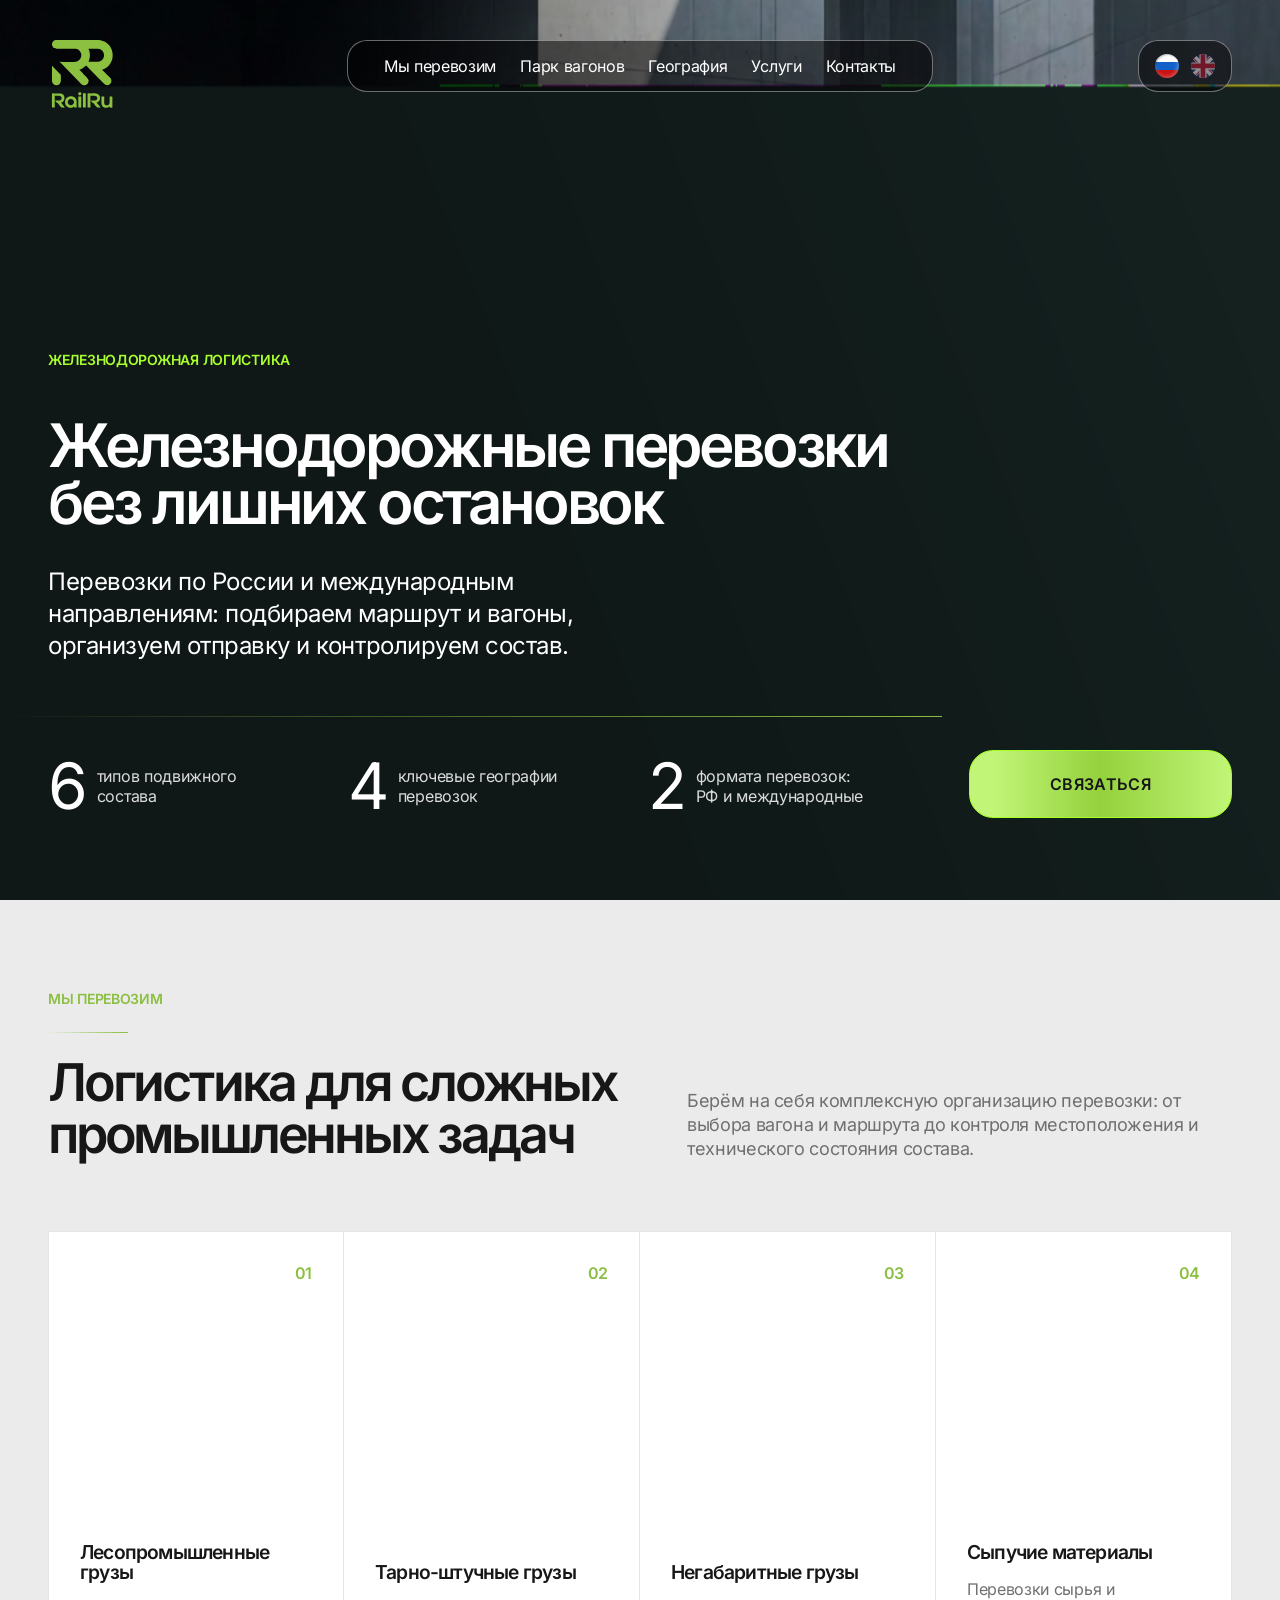
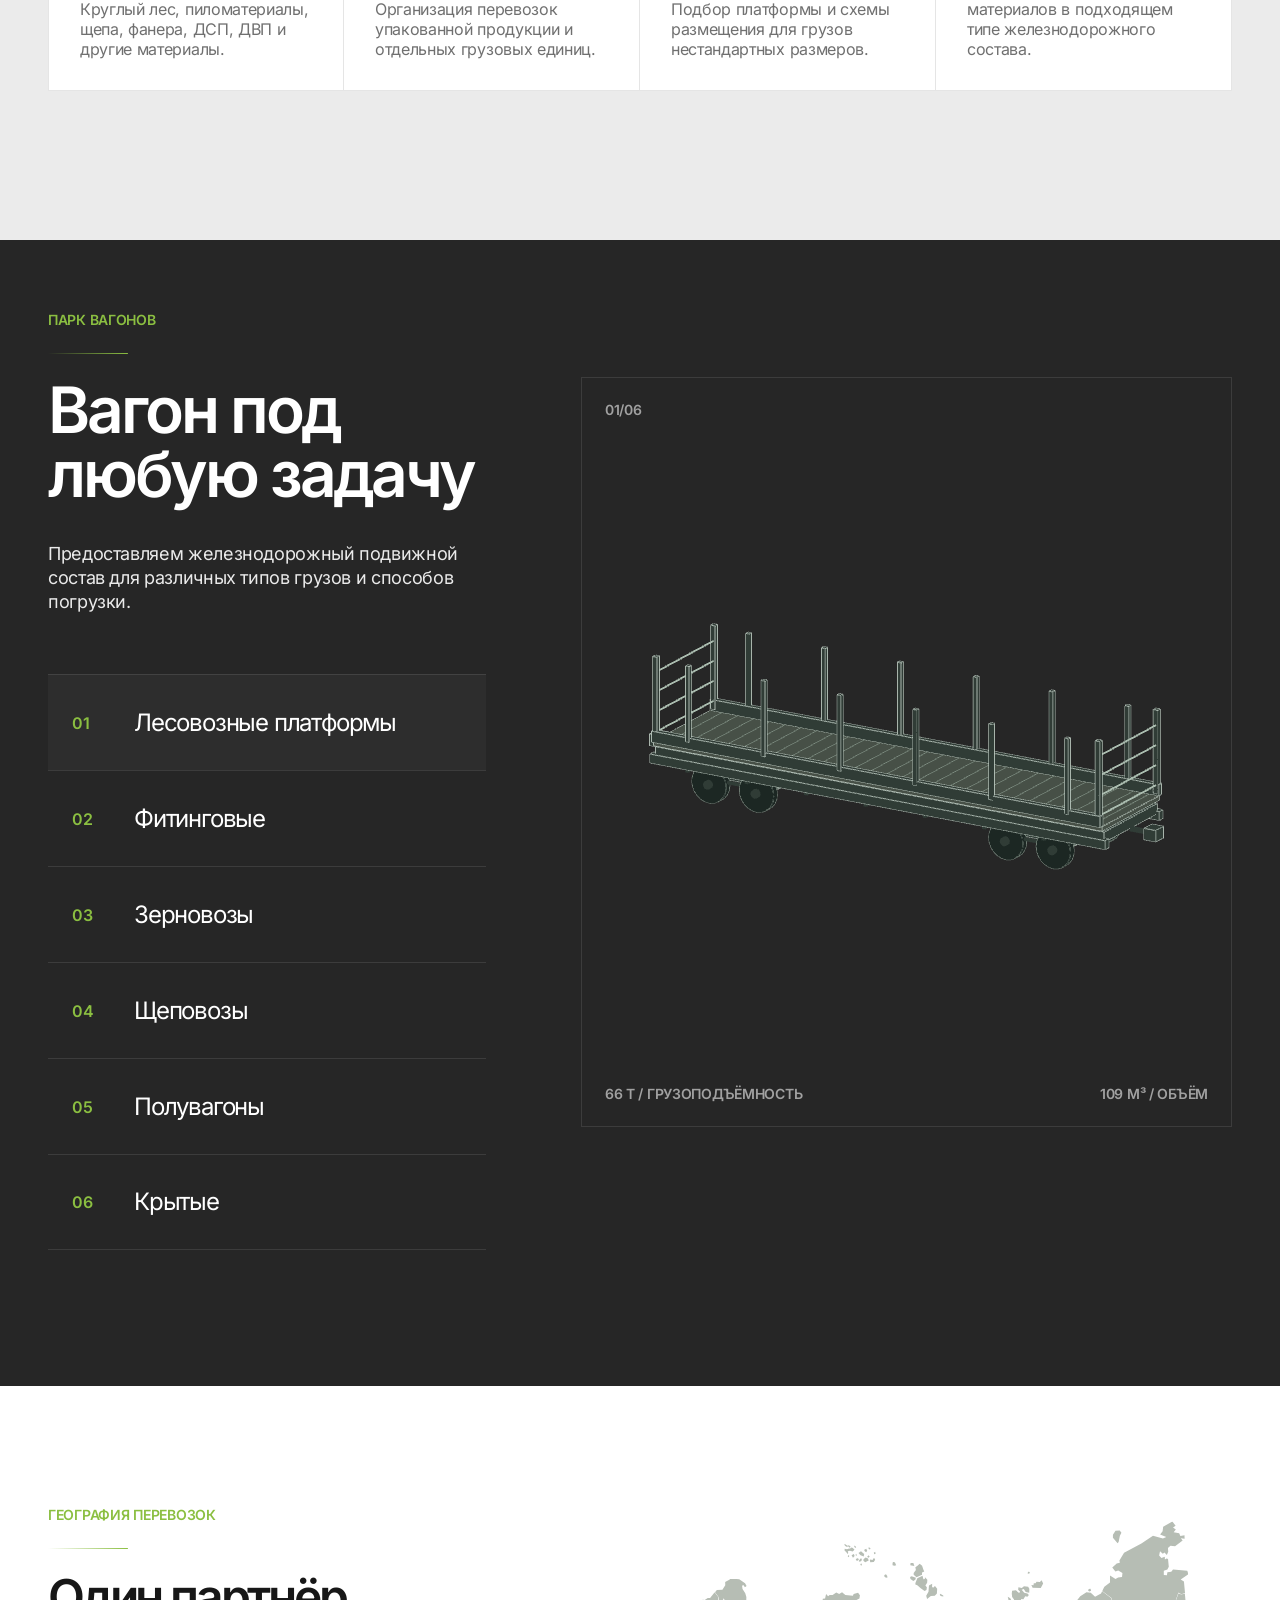
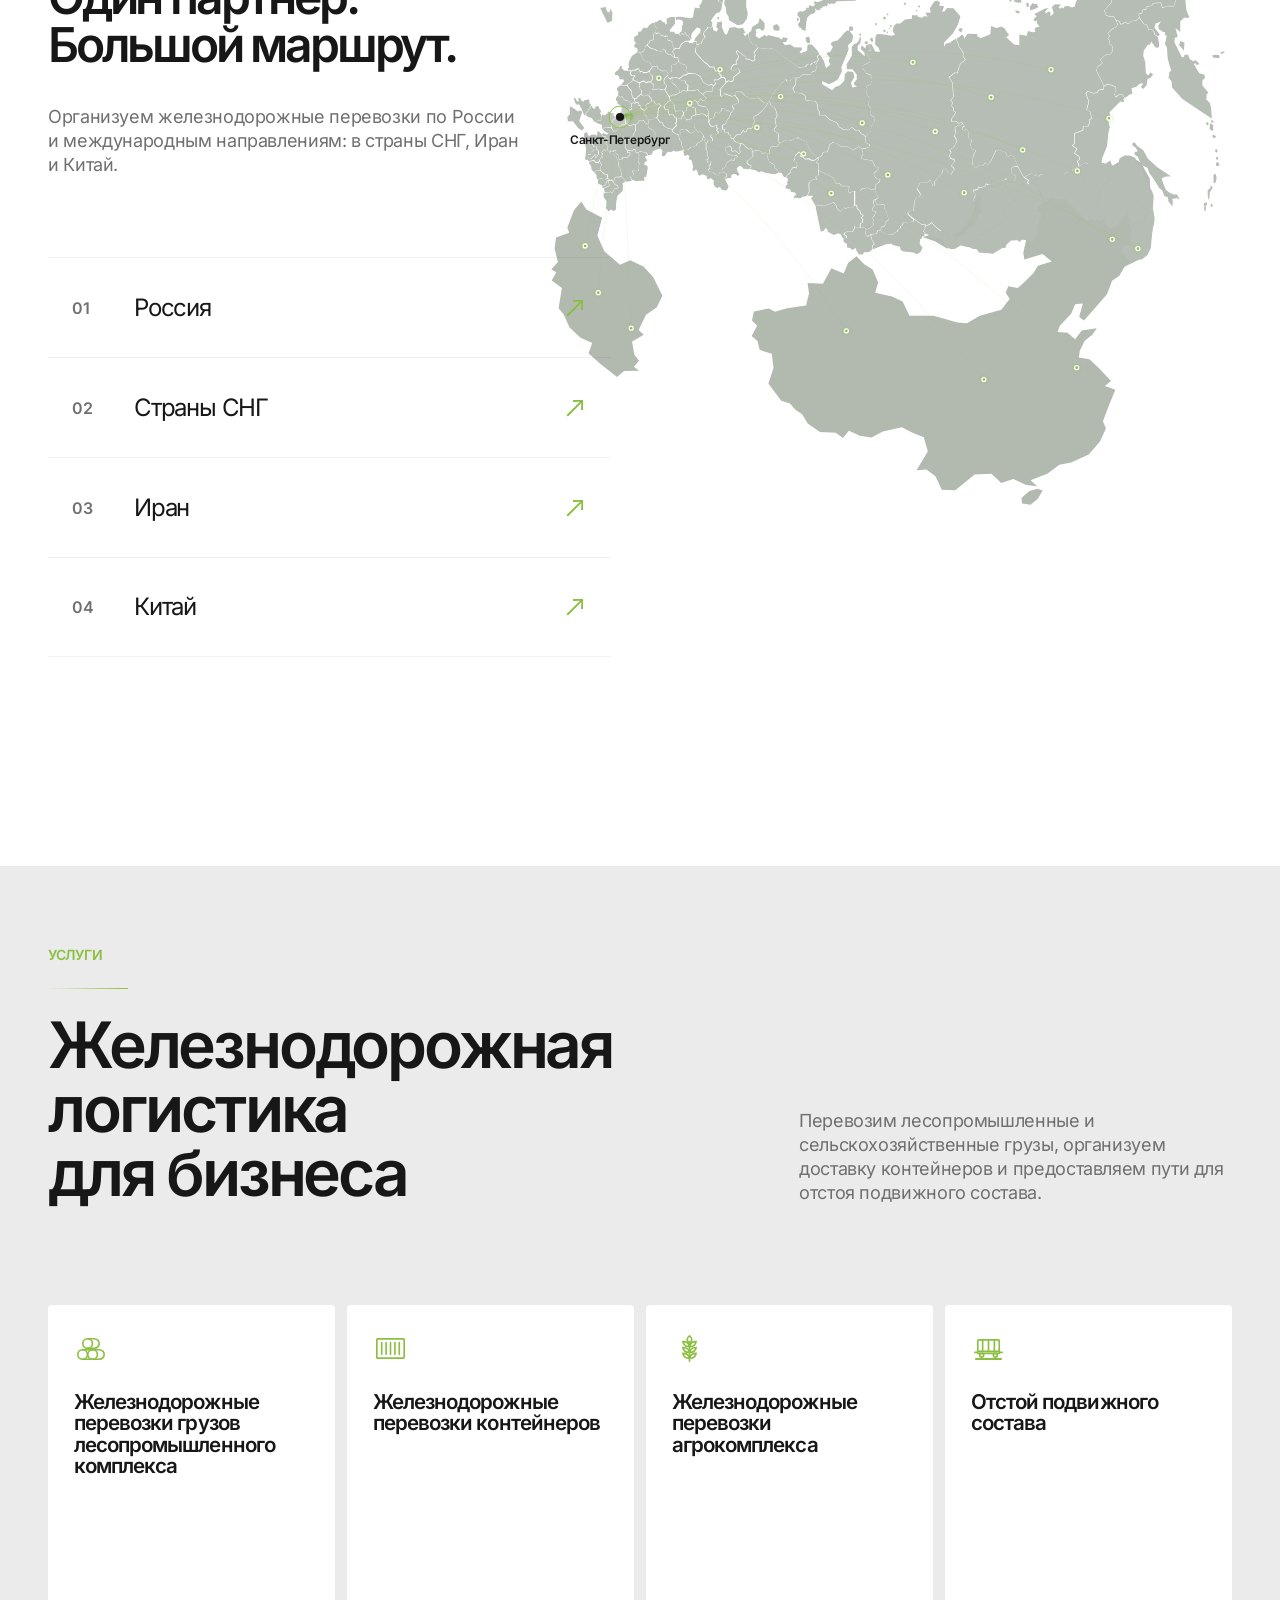
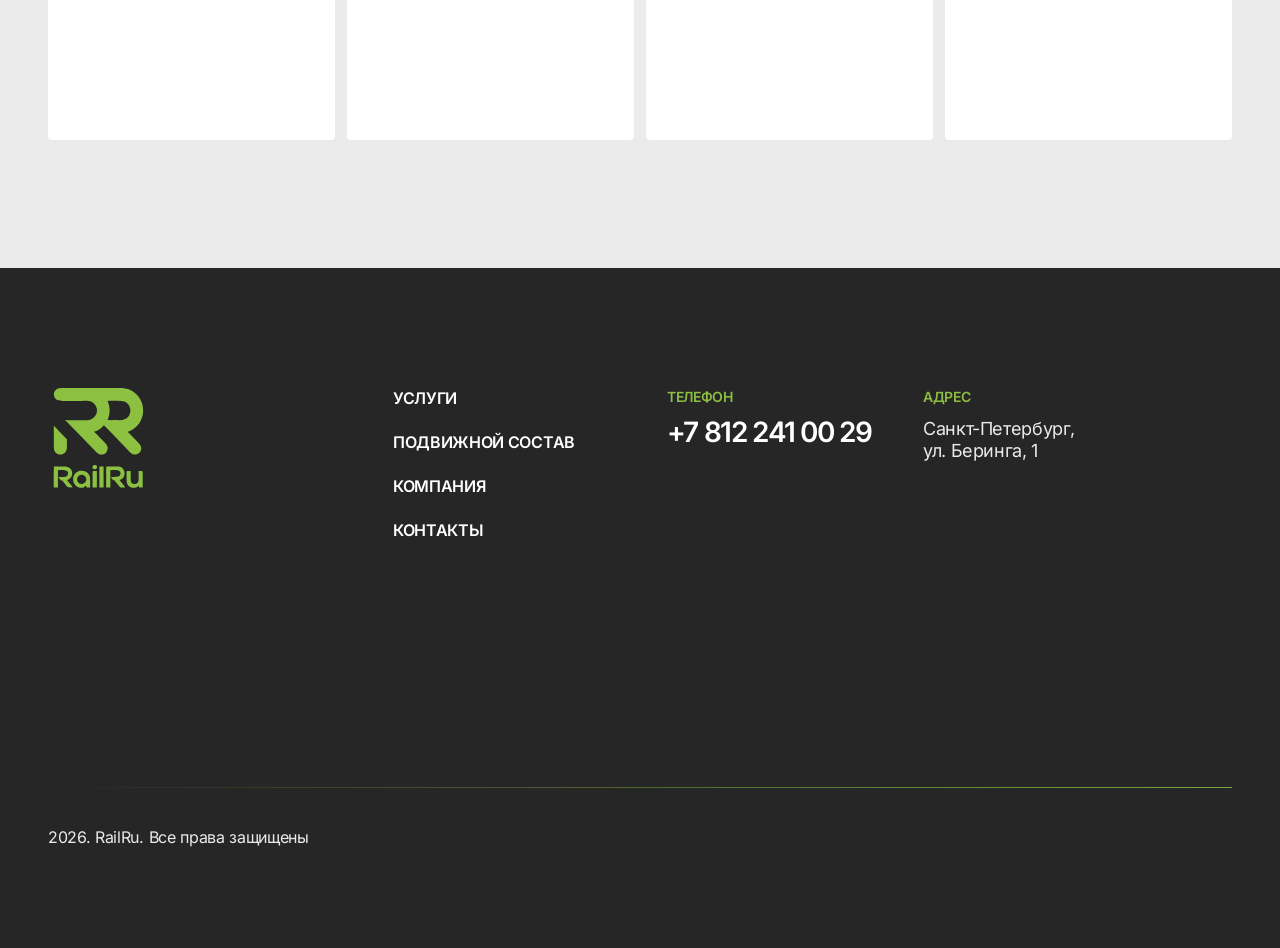
==== commit d9d761bf: "fix: update hero photograph from figma" ====
--- a/index.html
+++ b/index.html
@@ -6,7 +6,7 @@
     <meta name="theme-color" content="#262626">
     <meta name="description" content="RailRu организует железнодорожные перевозки по России, в страны СНГ, Иран и Китай.">
     <title>RailRu — железнодорожная логистика</title>
-    <link rel="preload" as="image" href="./assets/d6f89.png">
+    <link rel="preload" as="image" href="./assets/hero-train-v2.png">
     <link rel="stylesheet" href="./styles.css">
     <link rel="stylesheet" href="./hero-motion.css">
     <link rel="stylesheet" href="./services.css">
--- a/styles.css
+++ b/styles.css
@@ -24,7 +24,7 @@
 .button--lime{background:linear-gradient(90deg,#c1f577 9%,#94d13d 50%,#c1f577 100%);color:var(--ink)}
 
 .hero{position:relative;display:flex;flex-direction:column;height:min(100svh,1080px);min-height:0;overflow:hidden;color:#fff;background:#14211f}
-.hero__background{position:absolute;inset:0;background-image:url("./assets/d6f89.png");background-repeat:no-repeat;background-size:1920px 1920px;background-position:center -764px}
+.hero__background{position:absolute;inset:0;background-image:url("./assets/hero-train-v2.png");background-repeat:no-repeat;background-size:1920px 1920px;background-position:center -764px}
 .hero__shade{position:absolute;inset:0;background:linear-gradient(68.54deg,rgba(0,0,0,.25) 42.7%,transparent 89.6%)}
 .site-header{position:relative;z-index:3;display:flex;flex:none;align-items:flex-start;justify-content:space-between;padding-top:40px}
 .site-header__logo img{display:block;width:67.6px;height:67.6px}
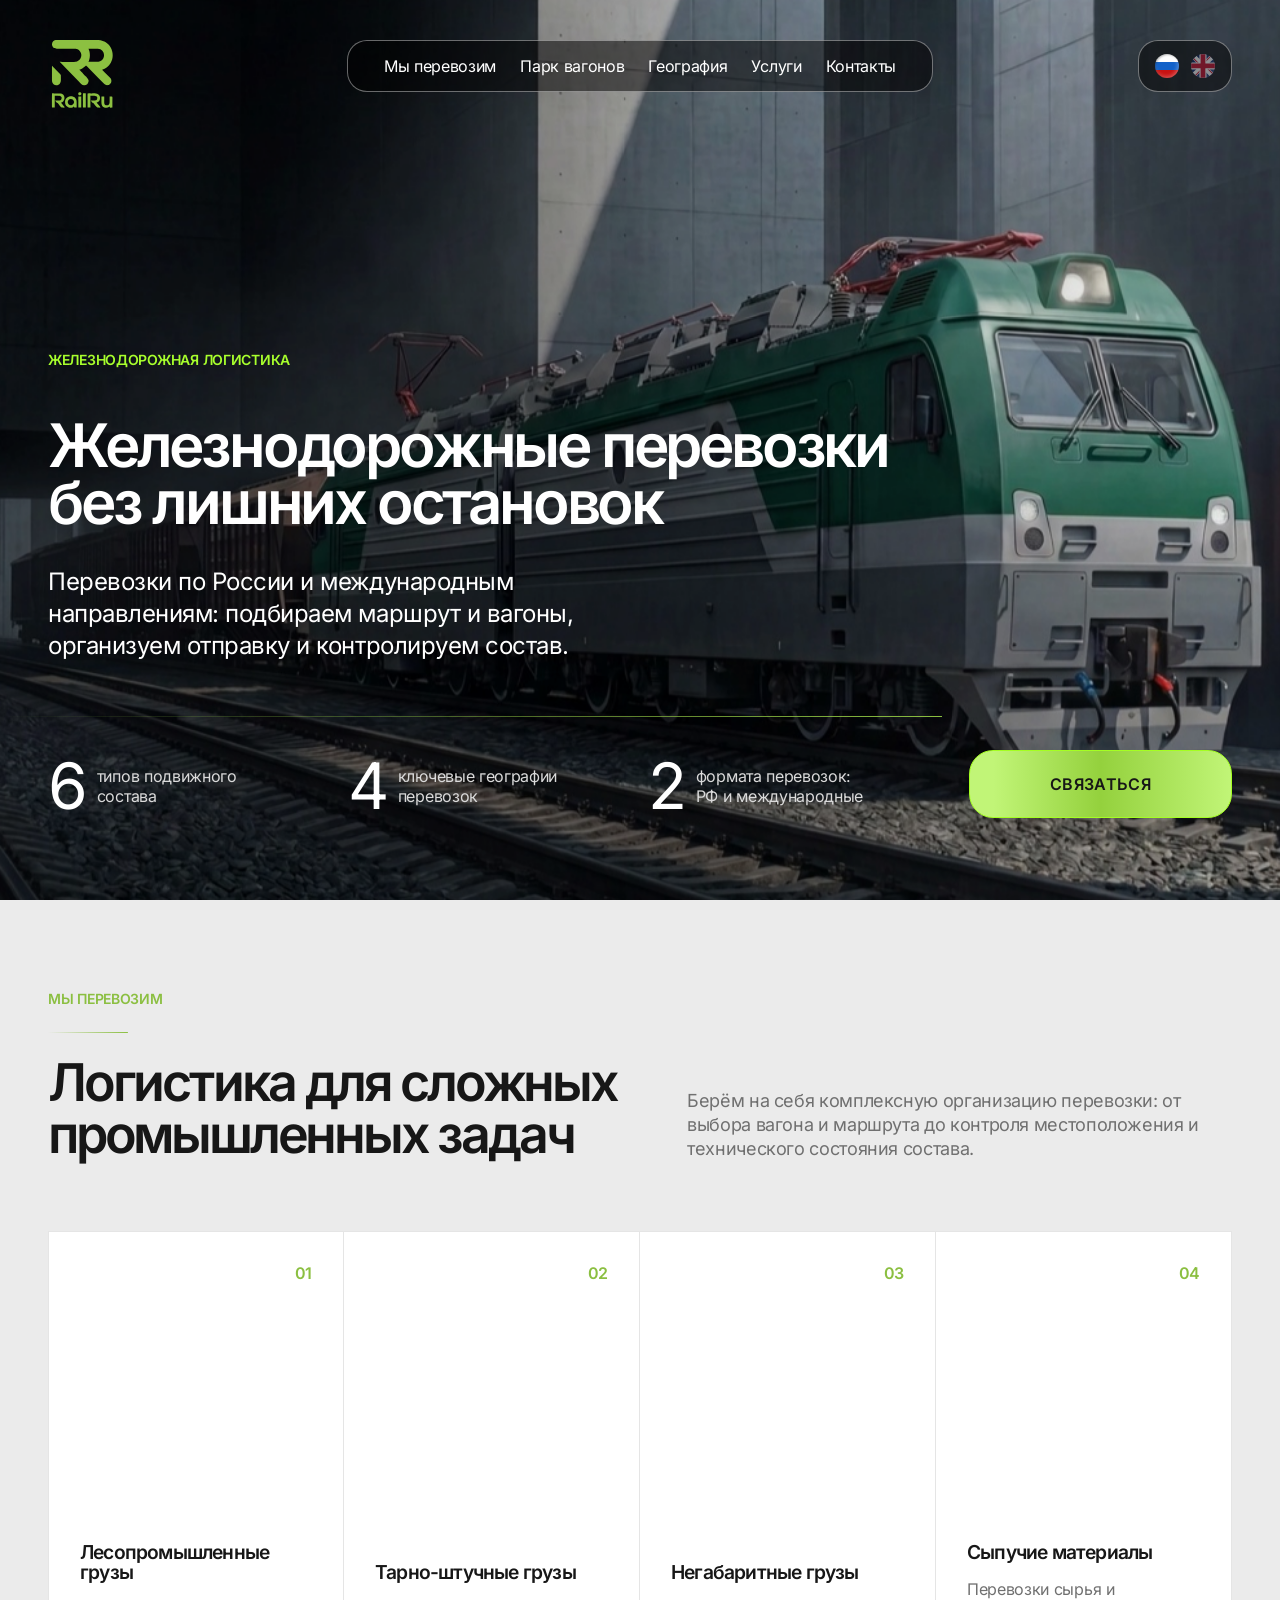
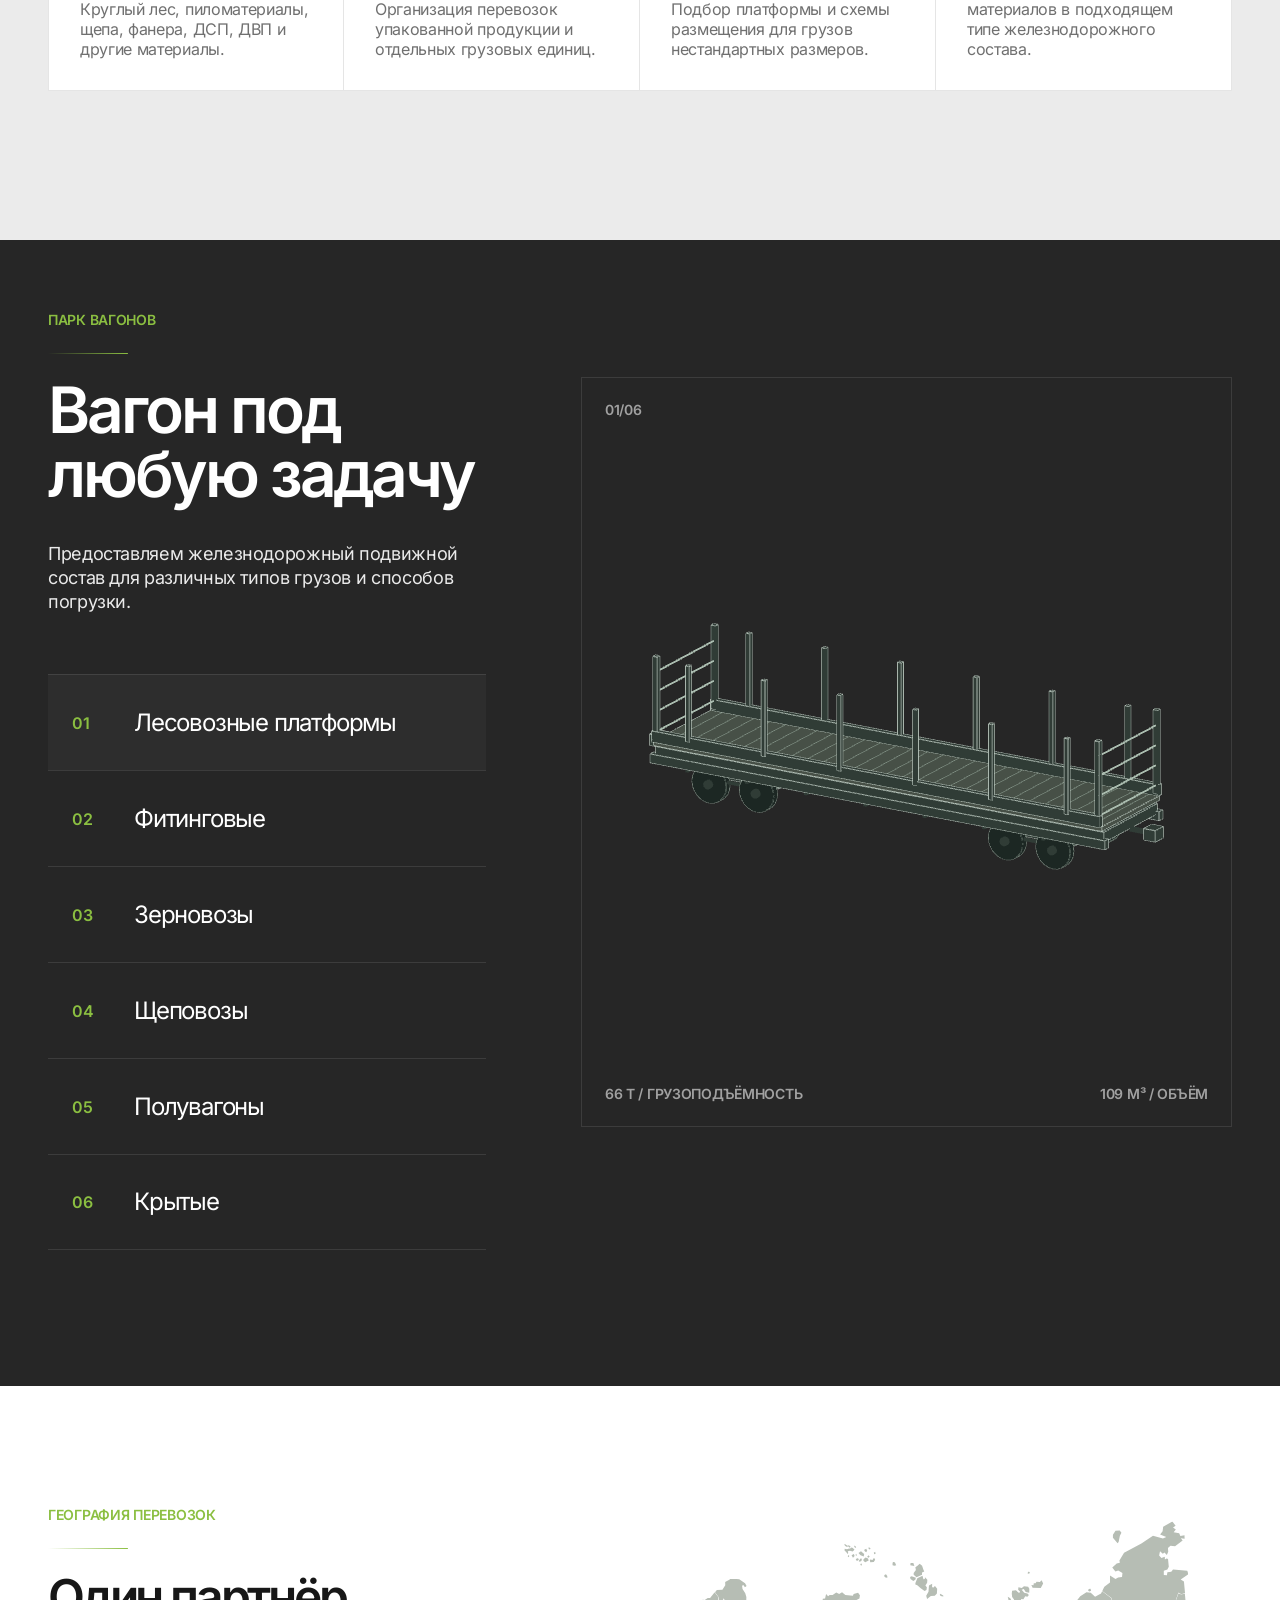
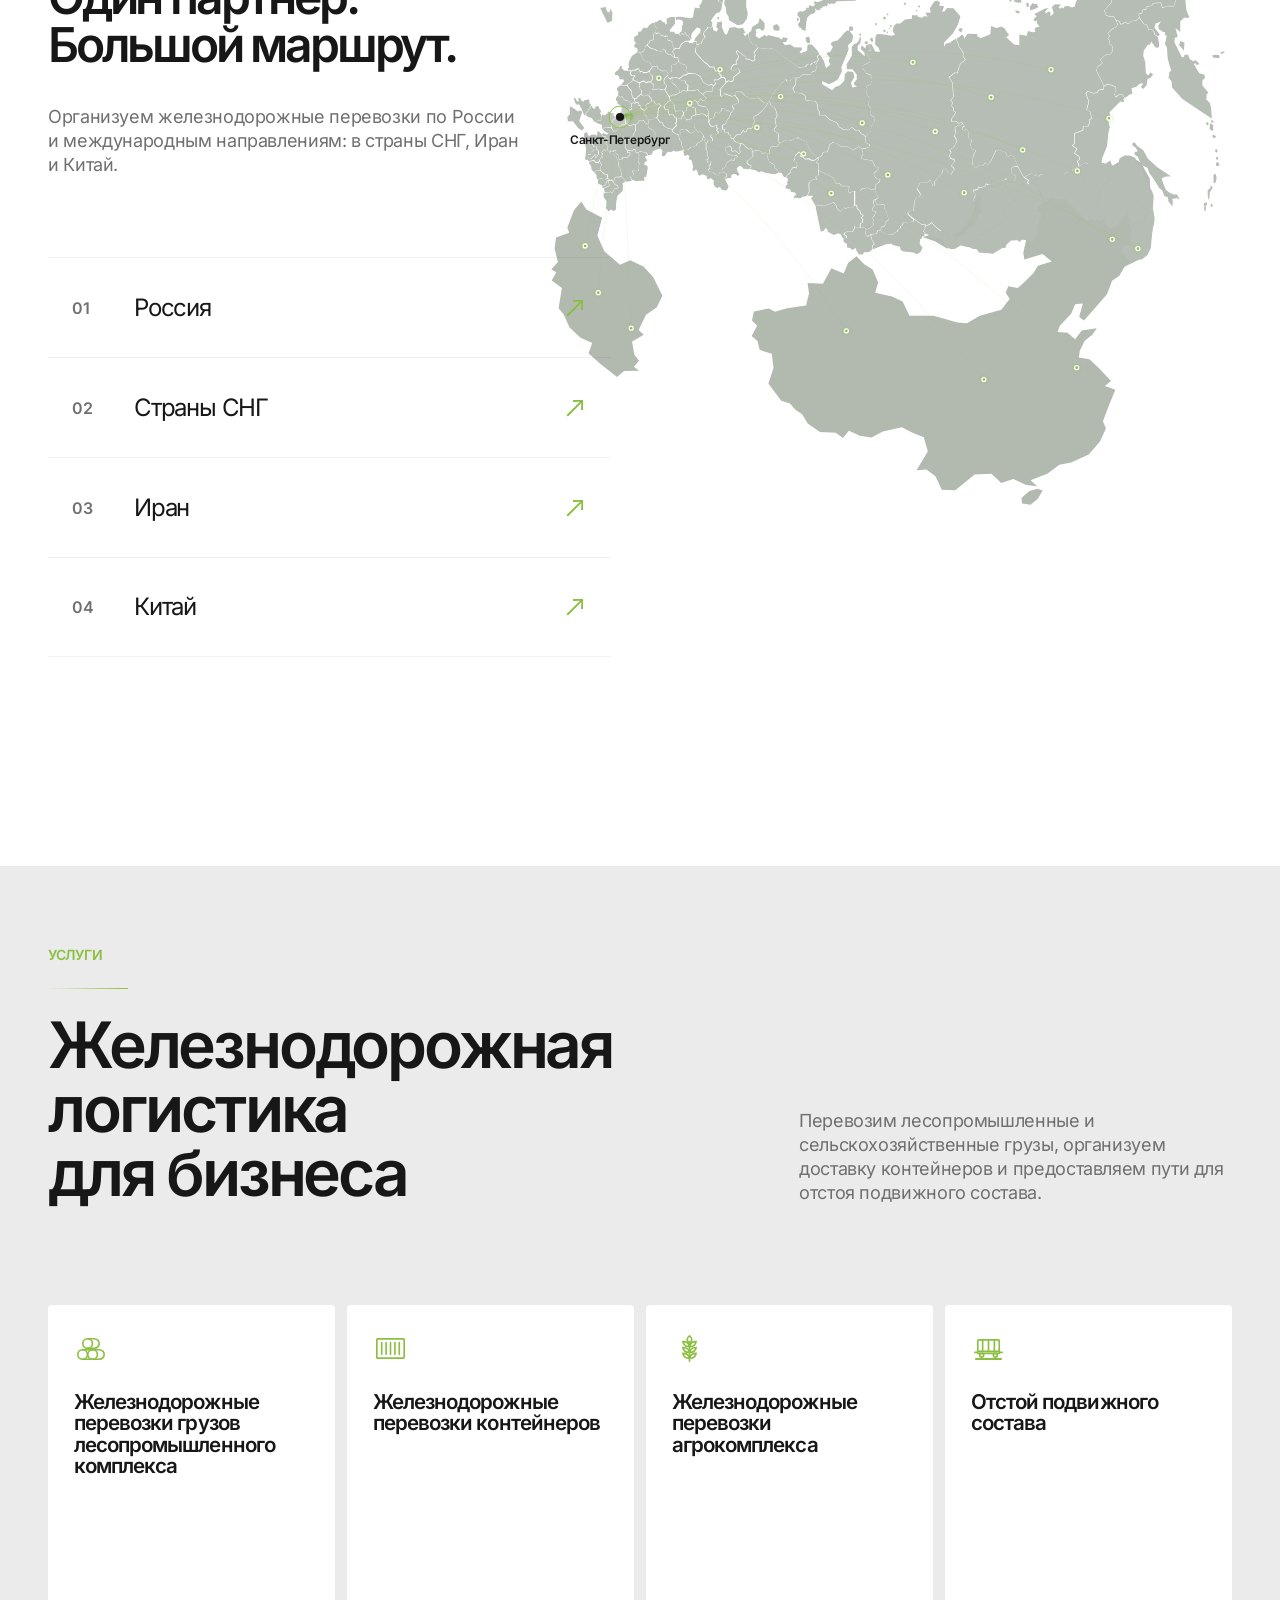
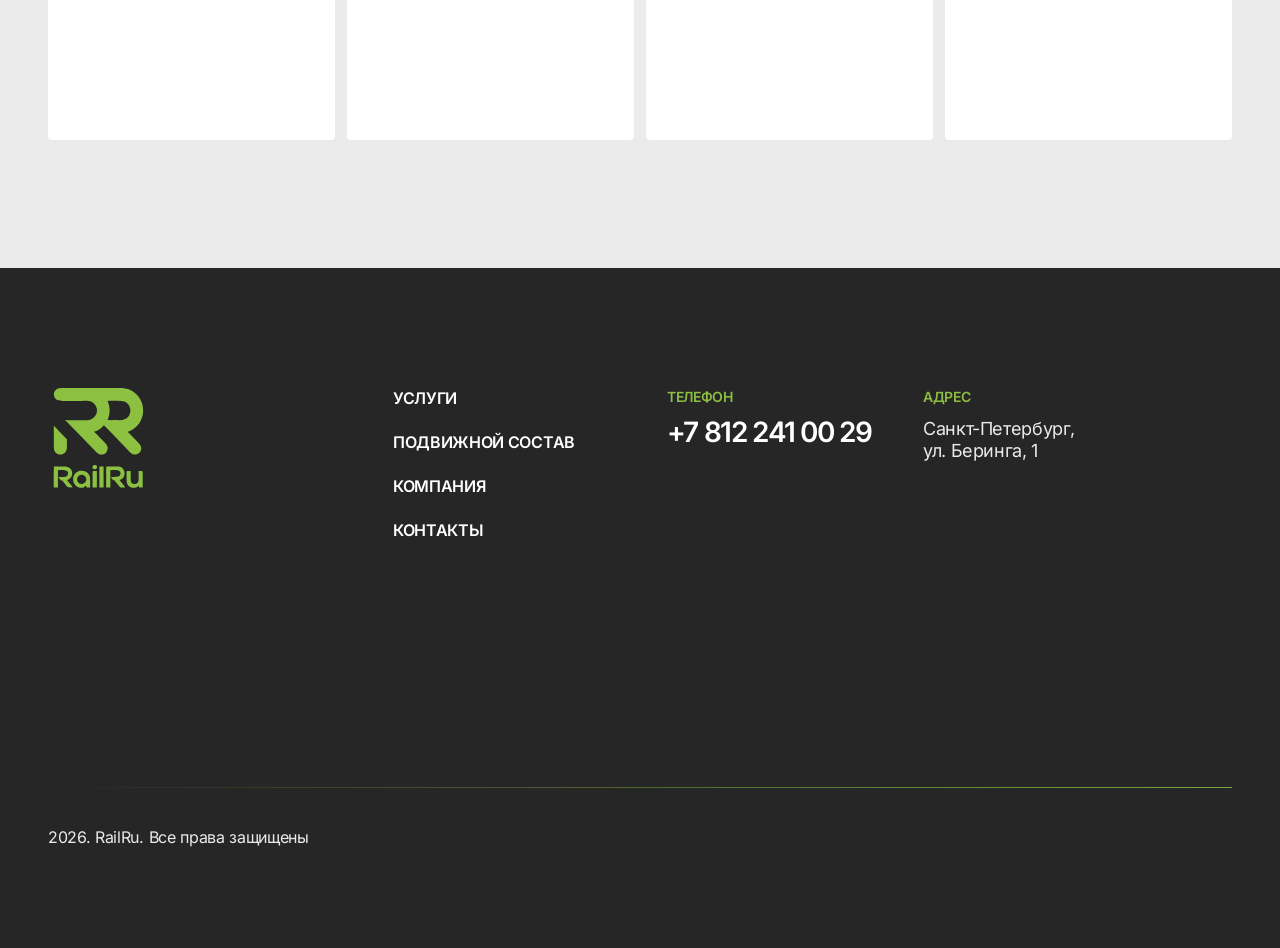
==== commit a044b550: "fix: restore complete hero image and refresh asset cache" ====
--- a/index.html
+++ b/index.html
@@ -6,13 +6,13 @@
     <meta name="theme-color" content="#262626">
     <meta name="description" content="RailRu организует железнодорожные перевозки по России, в страны СНГ, Иран и Китай.">
     <title>RailRu — железнодорожная логистика</title>
-    <link rel="preload" as="image" href="./assets/hero-train-v2.png">
-    <link rel="stylesheet" href="./styles.css">
+    <link rel="preload" as="image" href="./assets/hero-train-v3.jpg">
+    <link rel="stylesheet" href="./styles.css?v=hero3">
     <link rel="stylesheet" href="./hero-motion.css">
     <link rel="stylesheet" href="./services.css">
     <script src="./language.js" defer></script>
     <script src="./app.js" defer></script>
-    <script src="./hero-motion.js" defer></script>
+    <script src="./hero-motion.js?v=hero3" defer></script>
     <script src="./fleet-3d.bundle.js" defer></script>
   <script src="./contact-content.js" defer></script><link rel="icon" type="image/png" sizes="512x512" href="./assets/favicon.png?v=1"><link rel="apple-touch-icon" href="./assets/favicon.png?v=1"></head>
   <body>
--- a/styles.css
+++ b/styles.css
@@ -24,7 +24,7 @@
 .button--lime{background:linear-gradient(90deg,#c1f577 9%,#94d13d 50%,#c1f577 100%);color:var(--ink)}
 
 .hero{position:relative;display:flex;flex-direction:column;height:min(100svh,1080px);min-height:0;overflow:hidden;color:#fff;background:#14211f}
-.hero__background{position:absolute;inset:0;background-image:url("./assets/hero-train-v2.png");background-repeat:no-repeat;background-size:1920px 1920px;background-position:center -764px}
+.hero__background{position:absolute;inset:0;background-image:url("./assets/hero-train-v3.jpg");background-repeat:no-repeat;background-size:1920px 1920px;background-position:center -764px}
 .hero__shade{position:absolute;inset:0;background:linear-gradient(68.54deg,rgba(0,0,0,.25) 42.7%,transparent 89.6%)}
 .site-header{position:relative;z-index:3;display:flex;flex:none;align-items:flex-start;justify-content:space-between;padding-top:40px}
 .site-header__logo img{display:block;width:67.6px;height:67.6px}
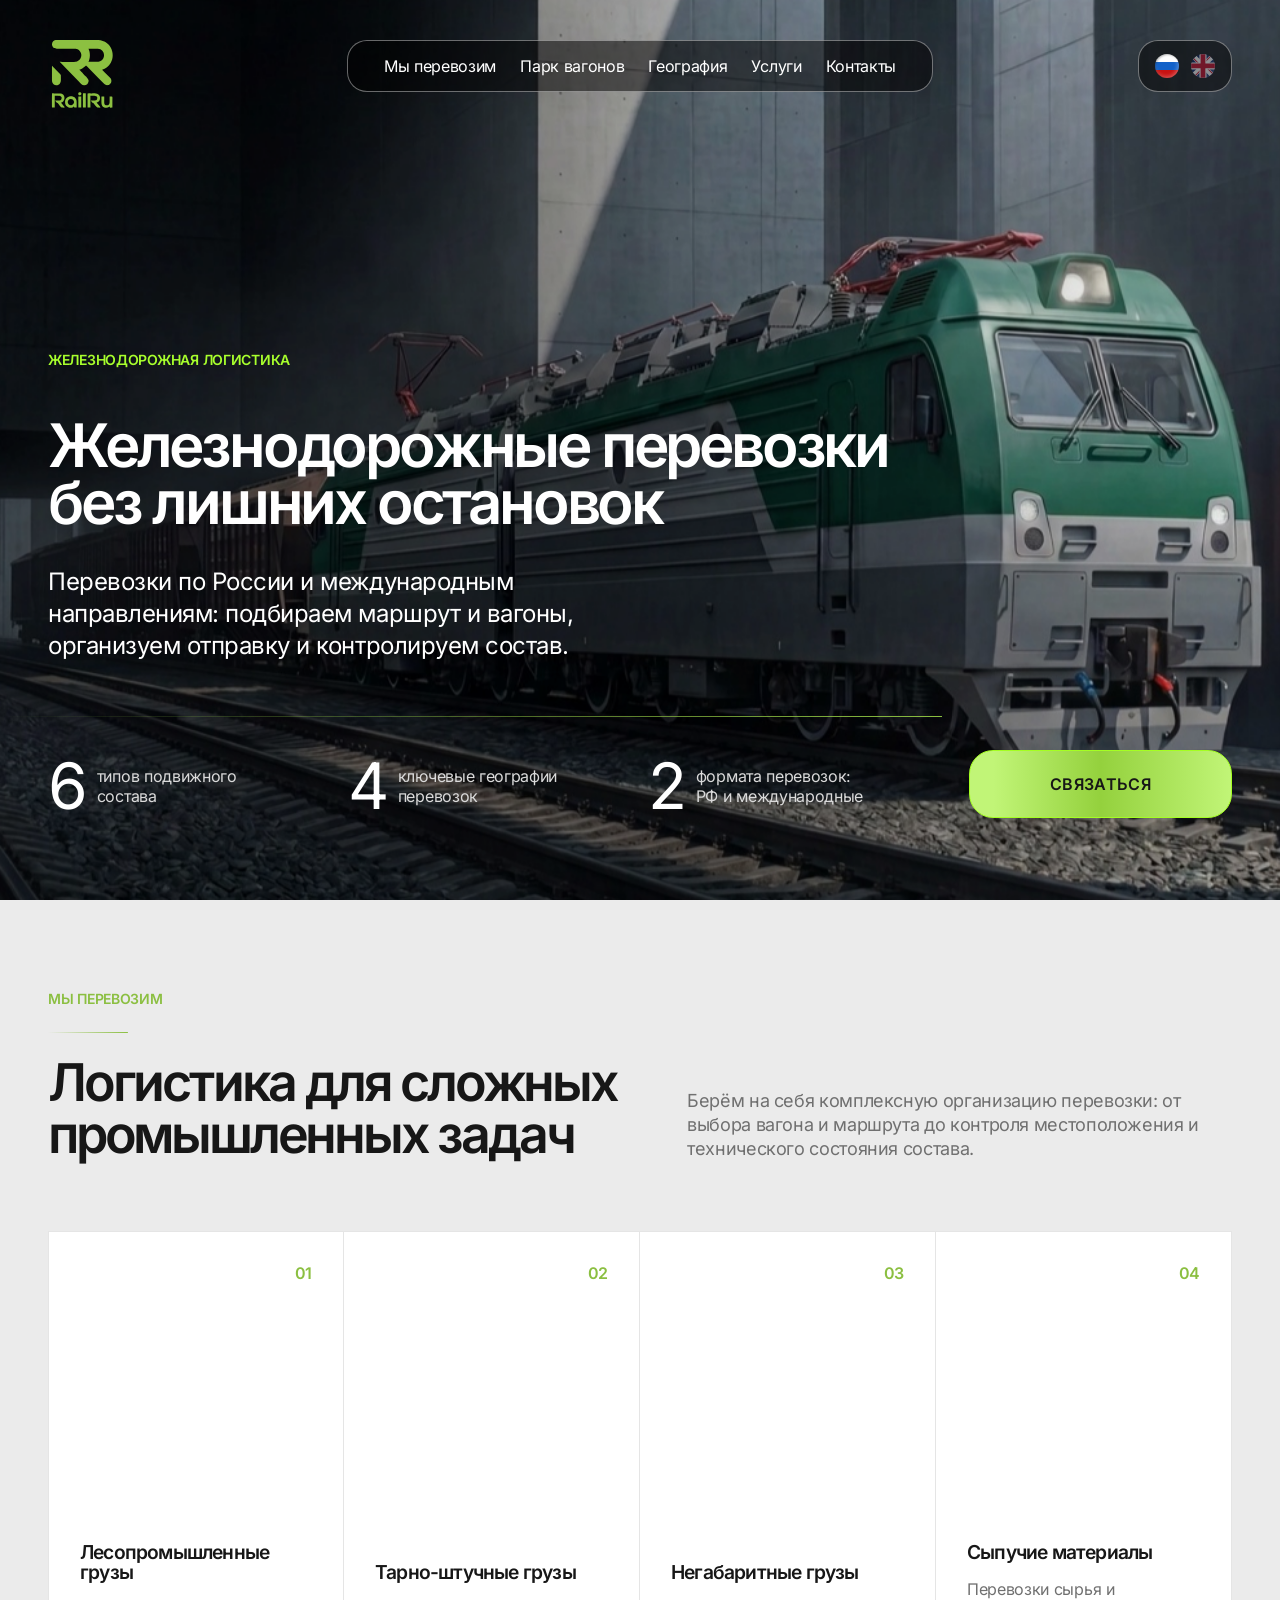
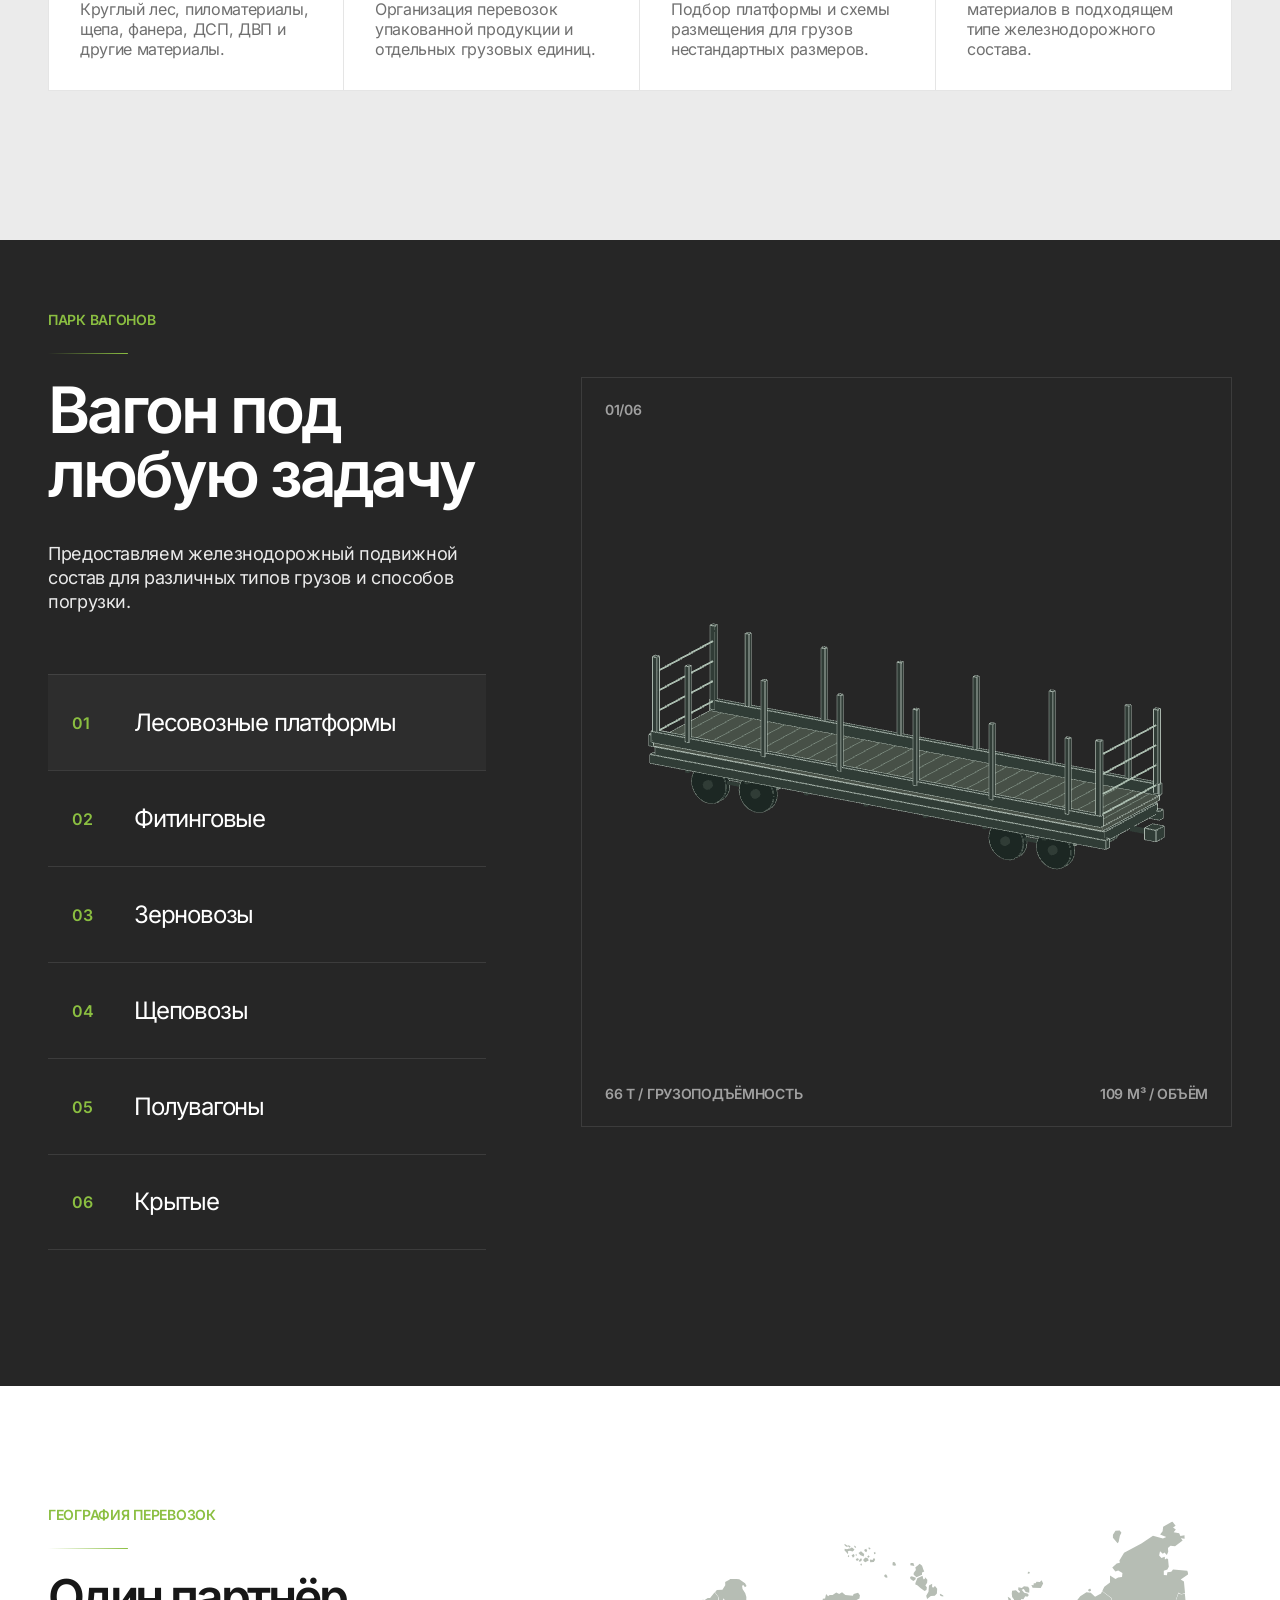
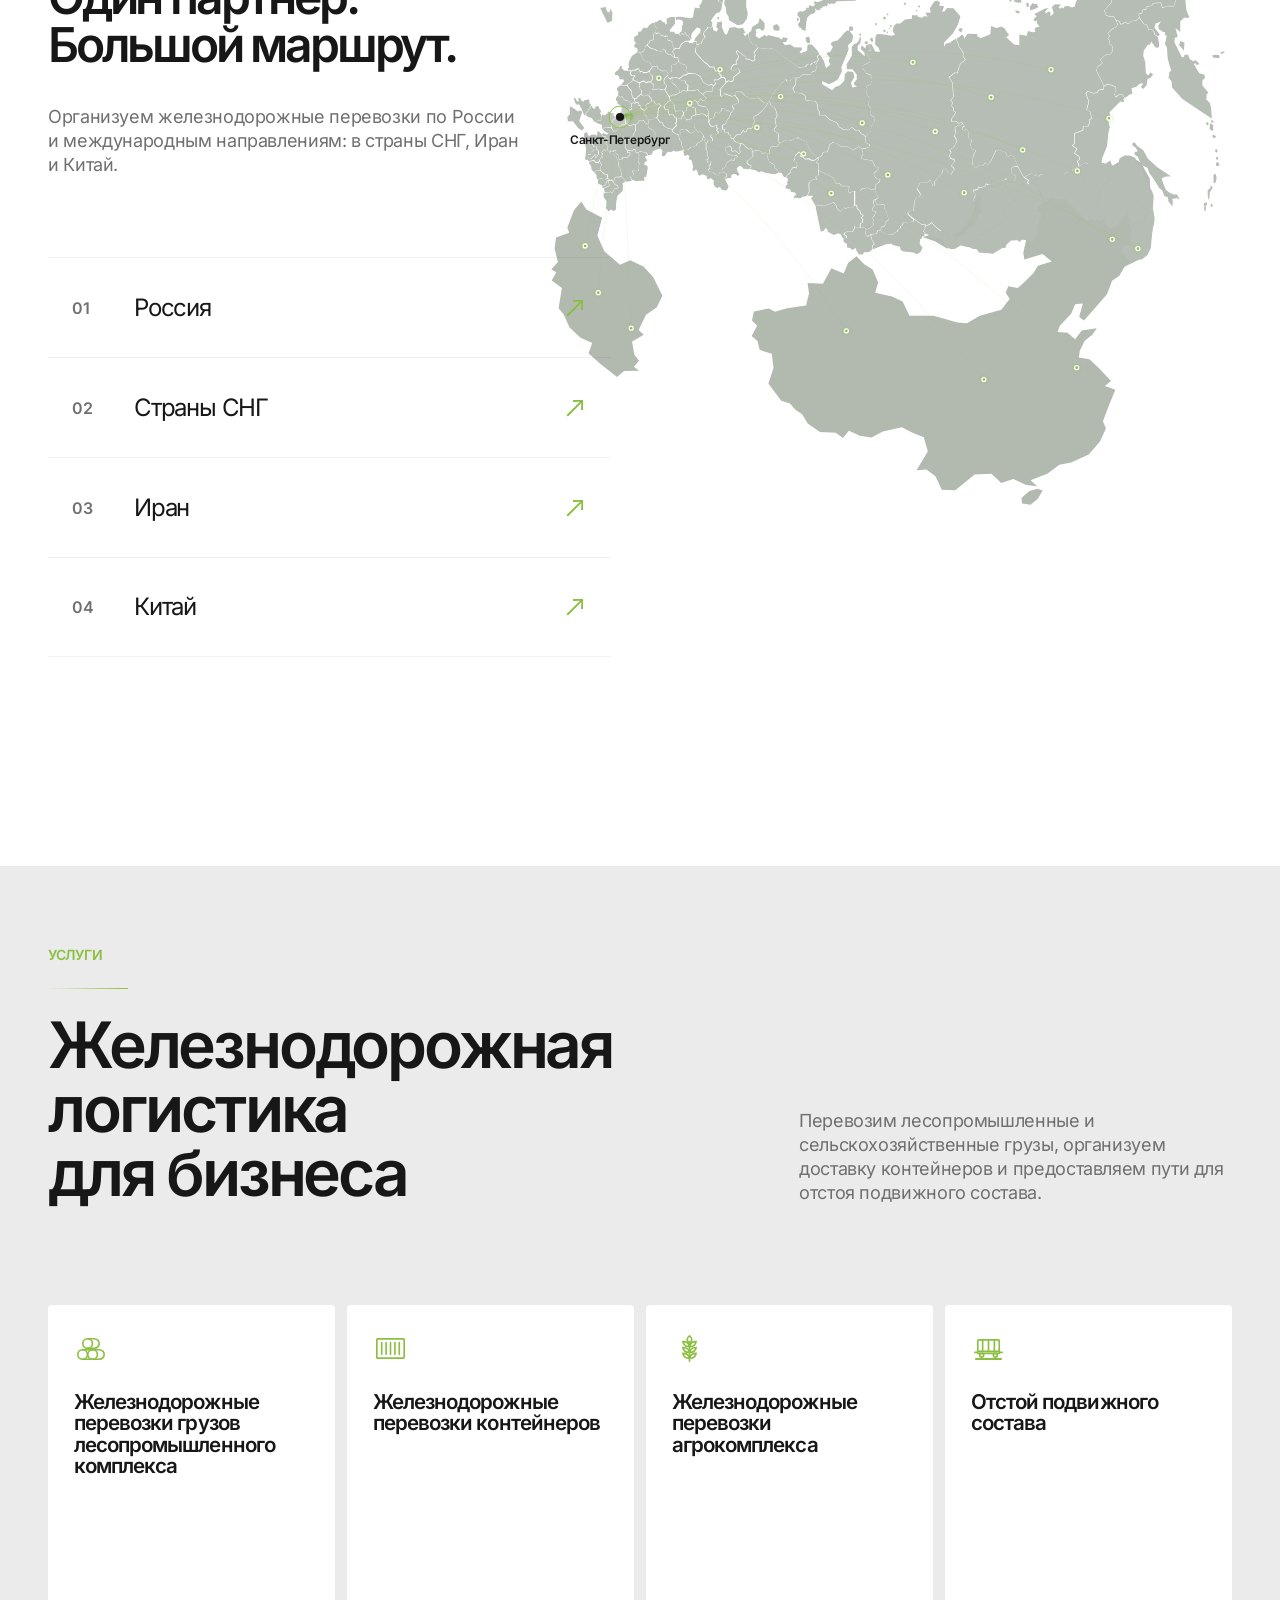
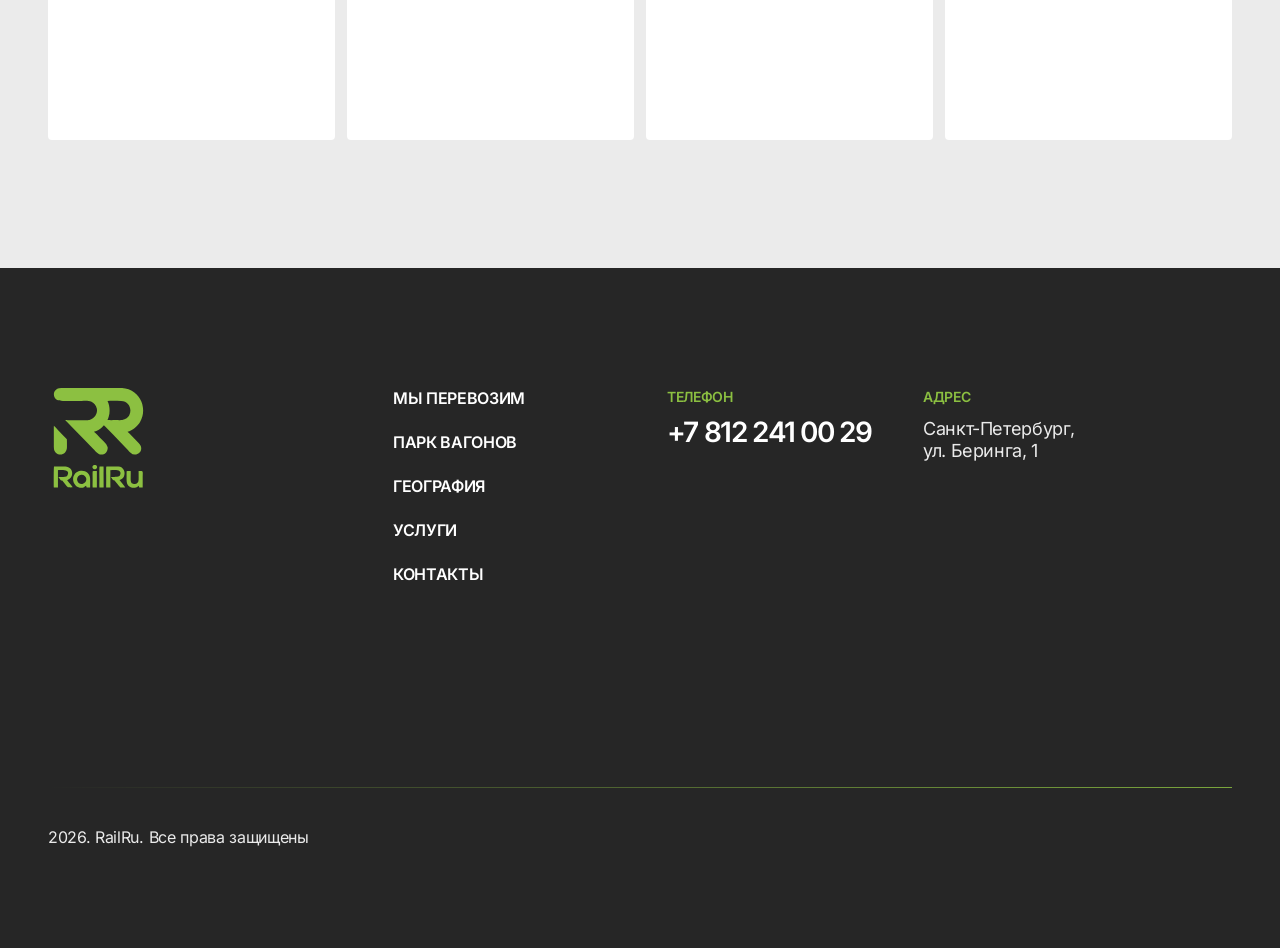
==== commit d2387dc3: "fix: sync footer navigation and refine fleet and service interactions" ====
--- a/index.html
+++ b/index.html
@@ -7,11 +7,11 @@
     <meta name="description" content="RailRu организует железнодорожные перевозки по России, в страны СНГ, Иран и Китай.">
     <title>RailRu — железнодорожная логистика</title>
     <link rel="preload" as="image" href="./assets/hero-train-v3.jpg">
-    <link rel="stylesheet" href="./styles.css?v=hero3">
+    <link rel="stylesheet" href="./styles.css?v=nav-motion4">
     <link rel="stylesheet" href="./hero-motion.css">
-    <link rel="stylesheet" href="./services.css">
+    <link rel="stylesheet" href="./services.css?v=motion4">
     <script src="./language.js" defer></script>
-    <script src="./app.js" defer></script>
+    <script src="./app.js?v=tap4" defer></script>
     <script src="./hero-motion.js?v=hero3" defer></script>
     <script src="./fleet-3d.bundle.js" defer></script>
   <script src="./contact-content.js" defer></script><link rel="icon" type="image/png" sizes="512x512" href="./assets/favicon.png?v=1"><link rel="apple-touch-icon" href="./assets/favicon.png?v=1"></head>
@@ -458,7 +458,7 @@
       <footer class="site-footer section-dark" id="contacts">
         <div class="container site-footer__inner">
           <a class="site-footer__logo" href="#top" aria-label="RailRu — наверх"><img src="./assets/65682.svg" width="100" height="100" alt="RailRu"></a>
-          <nav class="site-footer__nav" aria-label="Навигация в подвале"><a href="#services">Услуги</a><a href="#fleet">Подвижной состав</a><a href="#company">Компания</a><a href="./contacts.html">Контакты</a></nav>
+          <nav class="site-footer__nav" aria-label="Навигация в подвале"><a href="#cargo">Мы перевозим</a><a href="#fleet">Парк вагонов</a><a href="#company">География</a><a href="#services">Услуги</a><a href="./contacts.html">Контакты</a></nav>
           <div class="site-footer__contact"><span class="eyebrow">Телефон</span><a href="tel:+78122410029">+7 812 241 00 29</a></div>
           <div class="site-footer__address"><span class="eyebrow">Адрес</span><address>Санкт-Петербург,<br>ул. Беринга, 1</address></div>
           <img class="site-footer__rule" src="./assets/fc72a.svg" width="1760" height="1" alt="">
--- a/styles.css
+++ b/styles.css
@@ -94,14 +94,18 @@
 .fleet-tabs{display:flex;flex-direction:column}
 .fleet-tab{display:flex;align-items:center;gap:40px;width:100%;min-height:96px;padding:24px;border:0;border-top:1px solid #ffffff1a;background:transparent;color:#fff;text-align:left}
 .fleet-tab:last-child{border-bottom:1px solid #ffffff1a}
-.fleet-tab:hover,.fleet-tab.is-active{background:#ffffff08}
+.fleet-tab.is-active{background:#ffffff08}
 .fleet-tab__number{min-width:22px;color:var(--accent);font-size:16px;font-weight:600;line-height:20px}
 .fleet-tab__copy{display:flex;flex-direction:column}
 .fleet-tab__copy strong{font-size:24px;font-weight:500;line-height:28px;letter-spacing:-1.2px}
 .fleet-tab__copy small{max-height:0;margin-top:0;overflow:hidden;opacity:0;visibility:hidden;color:#eaeaea;font-size:16px;line-height:20px;letter-spacing:-.32px;transition:max-height .3s ease,margin-top .3s ease,opacity .3s ease,visibility .3s}
-.fleet-tab:is(:hover,:focus-visible) .fleet-tab__copy small,
-.fleet-tab.is-active.is-tapped .fleet-tab__copy small,
-.fleet__grid:has(.fleet-visual__stage:is(:hover,:focus-visible)) .fleet-tab.is-active .fleet-tab__copy small{max-height:60px;margin-top:12px;opacity:1;visibility:visible}
+.fleet-tab:focus-visible .fleet-tab__copy small,
+.fleet-tab.is-active.is-tapped .fleet-tab__copy small{max-height:60px;margin-top:12px;opacity:1;visibility:visible}
+@media(min-width:901px) and (hover:hover){
+  .fleet-tab:hover{background:#ffffff08}
+  .fleet-tab:hover .fleet-tab__copy small,
+  .fleet__grid:has(.fleet-visual__stage:is(:hover,:focus-visible)) .fleet-tab.is-active .fleet-tab__copy small{max-height:60px;margin-top:12px;opacity:1;visibility:visible}
+}
 .fleet-visual{position:relative;height:889px;margin-top:66px;border:1px solid #ffffff1a}
 .fleet-visual__stage{position:absolute;inset:54px 0 56px;overflow:hidden;cursor:grab;touch-action:pan-y}
 .fleet-visual__stage:active{cursor:grabbing}
--- a/services.css
+++ b/services.css
@@ -27,29 +27,29 @@
 }
 @property --motion-translate-y { syntax: '<number>'; initial-value: 0; inherits: false; }
 @property --motion-translate-x { syntax: '<number>'; initial-value: 0; inherits: false; }
-.service-card.is-illustrated [data-service-motion="219:1897"]{--motion-translate-x: 0; --motion-translate-y: 3; transform: var(--motion-layout-transform, translate(0px)) var(--motion-design-transform-inverse, matrix(1, 0, 0, 1, 0, 0)) translate(calc(var(--motion-translate-x, 0) * 1px), calc(var(--motion-translate-y, 0) * 1px)) var(--motion-design-transform, matrix(1, 0, 0, 1, 0, 0)); transform-origin: 0 0; animation: kf_219_1897_--motion-translate-y_0 2s linear, kf_219_1897_opacity_0 2s linear; animation-iteration-count: infinite;}
+.service-card.is-illustrated [data-service-motion="219:1897"]{--motion-translate-x: 0; --motion-translate-y: 3; transform: var(--motion-layout-transform, translate(0px)) var(--motion-design-transform-inverse, matrix(1, 0, 0, 1, 0, 0)) translate(calc(var(--motion-translate-x, 0) * 1px), calc(var(--motion-translate-y, 0) * 1px)) var(--motion-design-transform, matrix(1, 0, 0, 1, 0, 0)); transform-origin: 0 0; animation: kf_219_1897_--motion-translate-y_0 2s linear, kf_219_1897_opacity_0 2s linear; animation-iteration-count: 1; animation-fill-mode: forwards;}
 @keyframes kf_219_1897_--motion-translate-y_0 { 0% { --motion-translate-y: 3; } 7.5% { animation-timing-function: ease-out; --motion-translate-y: 3; } 37.5% { --motion-translate-y: 0; } 100% { --motion-translate-y: 0; } } @keyframes kf_219_1897_opacity_0 { 0% { opacity: 0; } 7.5% { animation-timing-function: ease-out; opacity: 0; } 32.5% { opacity: 1; } 100% { opacity: 1; } }
-.service-card.is-illustrated [data-service-motion="219:1900"]{--motion-translate-x: 24; --motion-translate-y: 0; transform: var(--motion-layout-transform, translate(0px)) var(--motion-design-transform-inverse, matrix(1, 0, 0, 1, 0, 0)) translate(calc(var(--motion-translate-x, 0) * 1px), calc(var(--motion-translate-y, 0) * 1px)) var(--motion-design-transform, matrix(1, 0, 0, 1, 0, 0)); transform-origin: 0 0; animation: kf_219_1900_--motion-translate-x_0 2s linear, kf_219_1900_--motion-translate-y_0 2s linear, kf_219_1900_opacity_0 2s linear; animation-iteration-count: infinite;}
+.service-card.is-illustrated [data-service-motion="219:1900"]{--motion-translate-x: 24; --motion-translate-y: 0; transform: var(--motion-layout-transform, translate(0px)) var(--motion-design-transform-inverse, matrix(1, 0, 0, 1, 0, 0)) translate(calc(var(--motion-translate-x, 0) * 1px), calc(var(--motion-translate-y, 0) * 1px)) var(--motion-design-transform, matrix(1, 0, 0, 1, 0, 0)); transform-origin: 0 0; animation: kf_219_1900_--motion-translate-x_0 2s linear, kf_219_1900_--motion-translate-y_0 2s linear, kf_219_1900_opacity_0 2s linear; animation-iteration-count: 1; animation-fill-mode: forwards;}
 @keyframes kf_219_1900_--motion-translate-x_0 { 0% { --motion-translate-x: 24; } 12.5% { animation-timing-function: ease-out; --motion-translate-x: 24; } 37.5% { animation-timing-function: ease-in-out; --motion-translate-x: 10; } 55% { animation-timing-function: ease-in-out; --motion-translate-x: 3; } 72.5% { --motion-translate-x: 0; } 100% { --motion-translate-x: 0; } } @keyframes kf_219_1900_--motion-translate-y_0 { 0% { --motion-translate-y: 0; } 12.5% { animation-timing-function: ease-out; --motion-translate-y: 0; } 37.5% { animation-timing-function: ease-in-out; --motion-translate-y: -0.7; } 55% { animation-timing-function: ease-in-out; --motion-translate-y: 0.5; } 72.5% { animation-timing-function: ease-in-out; --motion-translate-y: -0.3; } 90% { --motion-translate-y: 0; } 100% { --motion-translate-y: 0; } } @keyframes kf_219_1900_opacity_0 { 0% { opacity: 0; } 12.5% { animation-timing-function: ease-out; opacity: 0; } 37.5% { opacity: 1; } 100% { opacity: 1; } }
-.service-card.is-illustrated [data-service-motion="219:1919"]{animation: kf_219_1919_opacity_0 2s linear; animation-iteration-count: infinite;}
+.service-card.is-illustrated [data-service-motion="219:1919"]{animation: kf_219_1919_opacity_0 2s linear; animation-iteration-count: 1; animation-fill-mode: forwards;}
 @keyframes kf_219_1919_opacity_0 { 0% { animation-timing-function: ease-out; opacity: 0; } 20% { opacity: 1; } 100% { opacity: 1; } }
-.service-card.is-illustrated [data-service-motion="219:1931"]{--motion-translate-x: 24; --motion-translate-y: 0; transform: var(--motion-layout-transform, translate(0px)) var(--motion-design-transform-inverse, matrix(1, 0, 0, 1, 0, 0)) translate(calc(var(--motion-translate-x, 0) * 1px), calc(var(--motion-translate-y, 0) * 1px)) var(--motion-design-transform, matrix(1, 0, 0, 1, 0, 0)); transform-origin: 0 0; animation: kf_219_1931_--motion-translate-x_0 2s linear, kf_219_1931_--motion-translate-y_0 2s linear, kf_219_1931_opacity_0 2s linear; animation-iteration-count: infinite;}
+.service-card.is-illustrated [data-service-motion="219:1931"]{--motion-translate-x: 24; --motion-translate-y: 0; transform: var(--motion-layout-transform, translate(0px)) var(--motion-design-transform-inverse, matrix(1, 0, 0, 1, 0, 0)) translate(calc(var(--motion-translate-x, 0) * 1px), calc(var(--motion-translate-y, 0) * 1px)) var(--motion-design-transform, matrix(1, 0, 0, 1, 0, 0)); transform-origin: 0 0; animation: kf_219_1931_--motion-translate-x_0 2s linear, kf_219_1931_--motion-translate-y_0 2s linear, kf_219_1931_opacity_0 2s linear; animation-iteration-count: 1; animation-fill-mode: forwards;}
 @keyframes kf_219_1931_--motion-translate-x_0 { 0% { --motion-translate-x: 24; } 12.5% { animation-timing-function: ease-out; --motion-translate-x: 24; } 37.5% { animation-timing-function: ease-in-out; --motion-translate-x: 10; } 55% { animation-timing-function: ease-in-out; --motion-translate-x: 3; } 72.5% { --motion-translate-x: 0; } 100% { --motion-translate-x: 0; } } @keyframes kf_219_1931_--motion-translate-y_0 { 0% { --motion-translate-y: 0; } 12.5% { animation-timing-function: ease-out; --motion-translate-y: 0; } 37.5% { animation-timing-function: ease-in-out; --motion-translate-y: -0.7; } 55% { animation-timing-function: ease-in-out; --motion-translate-y: 0.5; } 72.5% { animation-timing-function: ease-in-out; --motion-translate-y: -0.3; } 90% { --motion-translate-y: 0; } 100% { --motion-translate-y: 0; } } @keyframes kf_219_1931_opacity_0 { 0% { opacity: 0; } 12.5% { animation-timing-function: ease-out; opacity: 0; } 37.5% { opacity: 1; } 100% { opacity: 1; } }
-.service-card.is-illustrated [data-service-motion="219:1935"]{--motion-translate-x: 24; --motion-translate-y: 0; transform: var(--motion-layout-transform, translate(0px)) var(--motion-design-transform-inverse, matrix(1, 0, 0, 1, 0, 0)) translate(calc(var(--motion-translate-x, 0) * 1px), calc(var(--motion-translate-y, 0) * 1px)) var(--motion-design-transform, matrix(1, 0, 0, 1, 0, 0)); transform-origin: 0 0; animation: kf_219_1935_--motion-translate-x_0 2s linear, kf_219_1935_--motion-translate-y_0 2s linear, kf_219_1935_opacity_0 2s linear; animation-iteration-count: infinite;}
+.service-card.is-illustrated [data-service-motion="219:1935"]{--motion-translate-x: 24; --motion-translate-y: 0; transform: var(--motion-layout-transform, translate(0px)) var(--motion-design-transform-inverse, matrix(1, 0, 0, 1, 0, 0)) translate(calc(var(--motion-translate-x, 0) * 1px), calc(var(--motion-translate-y, 0) * 1px)) var(--motion-design-transform, matrix(1, 0, 0, 1, 0, 0)); transform-origin: 0 0; animation: kf_219_1935_--motion-translate-x_0 2s linear, kf_219_1935_--motion-translate-y_0 2s linear, kf_219_1935_opacity_0 2s linear; animation-iteration-count: 1; animation-fill-mode: forwards;}
 @keyframes kf_219_1935_--motion-translate-x_0 { 0% { --motion-translate-x: 24; } 12.5% { animation-timing-function: ease-out; --motion-translate-x: 24; } 37.5% { animation-timing-function: ease-in-out; --motion-translate-x: 10; } 55% { animation-timing-function: ease-in-out; --motion-translate-x: 3; } 72.5% { --motion-translate-x: 0; } 100% { --motion-translate-x: 0; } } @keyframes kf_219_1935_--motion-translate-y_0 { 0% { --motion-translate-y: 0; } 12.5% { animation-timing-function: ease-out; --motion-translate-y: 0; } 37.5% { animation-timing-function: ease-in-out; --motion-translate-y: -0.7; } 55% { animation-timing-function: ease-in-out; --motion-translate-y: 0.5; } 72.5% { animation-timing-function: ease-in-out; --motion-translate-y: -0.3; } 90% { --motion-translate-y: 0; } 100% { --motion-translate-y: 0; } } @keyframes kf_219_1935_opacity_0 { 0% { opacity: 0; } 12.5% { animation-timing-function: ease-out; opacity: 0; } 37.5% { opacity: 1; } 100% { opacity: 1; } }
-.service-card.is-illustrated [data-service-motion="219:1944"]{animation: kf_219_1944_opacity_0 2s linear; animation-iteration-count: infinite;}
+.service-card.is-illustrated [data-service-motion="219:1944"]{animation: kf_219_1944_opacity_0 2s linear; animation-iteration-count: 1; animation-fill-mode: forwards;}
 @keyframes kf_219_1944_opacity_0 { 0% { animation-timing-function: ease-out; opacity: 0; } 20% { opacity: 1; } 100% { opacity: 1; } }
-.service-card.is-illustrated [data-service-motion="219:1962"]{--motion-translate-x: 0; --motion-translate-y: 3; transform: var(--motion-layout-transform, translate(0px)) var(--motion-design-transform-inverse, matrix(1, 0, 0, 1, 0, 0)) translate(calc(var(--motion-translate-x, 0) * 1px), calc(var(--motion-translate-y, 0) * 1px)) var(--motion-design-transform, matrix(1, 0, 0, 1, 0, 0)); transform-origin: 0 0; animation: kf_219_1962_--motion-translate-x_0 2s linear, kf_219_1962_--motion-translate-y_0 2s linear, kf_219_1962_opacity_0 2s linear; animation-iteration-count: infinite;}
+.service-card.is-illustrated [data-service-motion="219:1962"]{--motion-translate-x: 0; --motion-translate-y: 3; transform: var(--motion-layout-transform, translate(0px)) var(--motion-design-transform-inverse, matrix(1, 0, 0, 1, 0, 0)) translate(calc(var(--motion-translate-x, 0) * 1px), calc(var(--motion-translate-y, 0) * 1px)) var(--motion-design-transform, matrix(1, 0, 0, 1, 0, 0)); transform-origin: 0 0; animation: kf_219_1962_--motion-translate-x_0 2s linear, kf_219_1962_--motion-translate-y_0 2s linear, kf_219_1962_opacity_0 2s linear; animation-iteration-count: 1; animation-fill-mode: forwards;}
 @keyframes kf_219_1962_--motion-translate-x_0 { 0% { --motion-translate-x: 0; } 37.5% { animation-timing-function: ease-in-out; --motion-translate-x: 0; } 60% { animation-timing-function: ease-in-out; --motion-translate-x: 0.6; } 90% { --motion-translate-x: 0; } 100% { --motion-translate-x: 0; } } @keyframes kf_219_1962_--motion-translate-y_0 { 0% { --motion-translate-y: 3; } 7.5% { animation-timing-function: ease-out; --motion-translate-y: 3; } 37.5% { --motion-translate-y: 0; } 100% { --motion-translate-y: 0; } } @keyframes kf_219_1962_opacity_0 { 0% { opacity: 0; } 7.5% { animation-timing-function: ease-out; opacity: 0; } 32.5% { opacity: 1; } 100% { opacity: 1; } }
-.service-card.is-illustrated [data-service-motion="219:1967"]{--motion-translate-x: 24; --motion-translate-y: 0; transform: var(--motion-layout-transform, translate(0px)) var(--motion-design-transform-inverse, matrix(1, 0, 0, 1, 0, 0)) translate(calc(var(--motion-translate-x, 0) * 1px), calc(var(--motion-translate-y, 0) * 1px)) var(--motion-design-transform, matrix(1, 0, 0, 1, 0, 0)); transform-origin: 0 0; animation: kf_219_1967_--motion-translate-x_0 2s linear, kf_219_1967_--motion-translate-y_0 2s linear, kf_219_1967_opacity_0 2s linear; animation-iteration-count: infinite;}
+.service-card.is-illustrated [data-service-motion="219:1967"]{--motion-translate-x: 24; --motion-translate-y: 0; transform: var(--motion-layout-transform, translate(0px)) var(--motion-design-transform-inverse, matrix(1, 0, 0, 1, 0, 0)) translate(calc(var(--motion-translate-x, 0) * 1px), calc(var(--motion-translate-y, 0) * 1px)) var(--motion-design-transform, matrix(1, 0, 0, 1, 0, 0)); transform-origin: 0 0; animation: kf_219_1967_--motion-translate-x_0 2s linear, kf_219_1967_--motion-translate-y_0 2s linear, kf_219_1967_opacity_0 2s linear; animation-iteration-count: 1; animation-fill-mode: forwards;}
 @keyframes kf_219_1967_--motion-translate-x_0 { 0% { --motion-translate-x: 24; } 12.5% { animation-timing-function: ease-out; --motion-translate-x: 24; } 37.5% { animation-timing-function: ease-in-out; --motion-translate-x: 10; } 55% { animation-timing-function: ease-in-out; --motion-translate-x: 3; } 72.5% { --motion-translate-x: 0; } 100% { --motion-translate-x: 0; } } @keyframes kf_219_1967_--motion-translate-y_0 { 0% { --motion-translate-y: 0; } 12.5% { animation-timing-function: ease-out; --motion-translate-y: 0; } 37.5% { animation-timing-function: ease-in-out; --motion-translate-y: -0.7; } 55% { animation-timing-function: ease-in-out; --motion-translate-y: 0.5; } 72.5% { animation-timing-function: ease-in-out; --motion-translate-y: -0.3; } 90% { --motion-translate-y: 0; } 100% { --motion-translate-y: 0; } } @keyframes kf_219_1967_opacity_0 { 0% { opacity: 0; } 12.5% { animation-timing-function: ease-out; opacity: 0; } 37.5% { opacity: 1; } 100% { opacity: 1; } }
-.service-card.is-illustrated [data-service-motion="219:1982"]{animation: kf_219_1982_opacity_0 2s linear; animation-iteration-count: infinite;}
+.service-card.is-illustrated [data-service-motion="219:1982"]{animation: kf_219_1982_opacity_0 2s linear; animation-iteration-count: 1; animation-fill-mode: forwards;}
 @keyframes kf_219_1982_opacity_0 { 0% { animation-timing-function: ease-out; opacity: 0; } 20% { opacity: 1; } 100% { opacity: 1; } }
-.service-card.is-illustrated [data-service-motion="219:1999"]{animation: kf_219_1999_opacity_0 2s linear; animation-iteration-count: infinite;}
+.service-card.is-illustrated [data-service-motion="219:1999"]{animation: kf_219_1999_opacity_0 2s linear; animation-iteration-count: 1; animation-fill-mode: forwards;}
 @keyframes kf_219_1999_opacity_0 { 0% { animation-timing-function: ease-out; opacity: 0; } 20% { opacity: 1; } 100% { opacity: 1; } }
-.service-card.is-illustrated [data-service-motion="219:2001"]{--motion-translate-x: -6; --motion-translate-y: 0; transform: var(--motion-layout-transform, translate(0px)) var(--motion-design-transform-inverse, matrix(1, 0, 0, 1, 0, 0)) translate(calc(var(--motion-translate-x, 0) * 1px), calc(var(--motion-translate-y, 0) * 1px)) var(--motion-design-transform, matrix(1, 0, 0, 1, 0, 0)); transform-origin: 0 0; animation: kf_219_2001_--motion-translate-x_0 2s linear, kf_219_2001_opacity_0 2s linear; animation-iteration-count: infinite;}
+.service-card.is-illustrated [data-service-motion="219:2001"]{--motion-translate-x: -6; --motion-translate-y: 0; transform: var(--motion-layout-transform, translate(0px)) var(--motion-design-transform-inverse, matrix(1, 0, 0, 1, 0, 0)) translate(calc(var(--motion-translate-x, 0) * 1px), calc(var(--motion-translate-y, 0) * 1px)) var(--motion-design-transform, matrix(1, 0, 0, 1, 0, 0)); transform-origin: 0 0; animation: kf_219_2001_--motion-translate-x_0 2s linear, kf_219_2001_opacity_0 2s linear; animation-iteration-count: 1; animation-fill-mode: forwards;}
 @keyframes kf_219_2001_--motion-translate-x_0 { 0% { --motion-translate-x: -6; } 7.5% { animation-timing-function: ease-out; --motion-translate-x: -6; } 45% { --motion-translate-x: 0; } 100% { --motion-translate-x: 0; } } @keyframes kf_219_2001_opacity_0 { 0% { opacity: 0; } 7.5% { animation-timing-function: ease-out; opacity: 0; } 32.5% { opacity: 1; } 100% { opacity: 1; } }
-.service-card.is-illustrated [data-service-motion="219:2005"]{--motion-translate-x: -16; --motion-translate-y: 0; transform: var(--motion-layout-transform, translate(0px)) var(--motion-design-transform-inverse, matrix(1, 0, 0, 1, 0, 0)) translate(calc(var(--motion-translate-x, 0) * 1px), calc(var(--motion-translate-y, 0) * 1px)) var(--motion-design-transform, matrix(1, 0, 0, 1, 0, 0)); transform-origin: 0 0; animation: kf_219_2005_--motion-translate-x_0 2s linear, kf_219_2005_--motion-translate-y_0 2s linear, kf_219_2005_opacity_0 2s linear; animation-iteration-count: infinite;}
+.service-card.is-illustrated [data-service-motion="219:2005"]{--motion-translate-x: -16; --motion-translate-y: 0; transform: var(--motion-layout-transform, translate(0px)) var(--motion-design-transform-inverse, matrix(1, 0, 0, 1, 0, 0)) translate(calc(var(--motion-translate-x, 0) * 1px), calc(var(--motion-translate-y, 0) * 1px)) var(--motion-design-transform, matrix(1, 0, 0, 1, 0, 0)); transform-origin: 0 0; animation: kf_219_2005_--motion-translate-x_0 2s linear, kf_219_2005_--motion-translate-y_0 2s linear, kf_219_2005_opacity_0 2s linear; animation-iteration-count: 1; animation-fill-mode: forwards;}
 @keyframes kf_219_2005_--motion-translate-x_0 { 0% { --motion-translate-x: -16; } 12.5% { animation-timing-function: ease-out; --motion-translate-x: -16; } 37.5% { animation-timing-function: ease-in-out; --motion-translate-x: -7; } 55% { animation-timing-function: ease-in-out; --motion-translate-x: -2; } 72.5% { --motion-translate-x: 0; } 100% { --motion-translate-x: 0; } } @keyframes kf_219_2005_--motion-translate-y_0 { 0% { --motion-translate-y: 0; } 12.5% { animation-timing-function: ease-out; --motion-translate-y: 0; } 37.5% { animation-timing-function: ease-in-out; --motion-translate-y: -0.7; } 55% { animation-timing-function: ease-in-out; --motion-translate-y: 0.5; } 72.5% { animation-timing-function: ease-in-out; --motion-translate-y: -0.3; } 90% { --motion-translate-y: 0; } 100% { --motion-translate-y: 0; } } @keyframes kf_219_2005_opacity_0 { 0% { opacity: 0; } 12.5% { animation-timing-function: ease-out; opacity: 0; } 37.5% { opacity: 1; } 100% { opacity: 1; } }
-.service-card.is-illustrated [data-service-motion="219:2016"]{animation: kf_219_2016_opacity_0 2s linear; animation-iteration-count: infinite;}
+.service-card.is-illustrated [data-service-motion="219:2016"]{animation: kf_219_2016_opacity_0 2s linear; animation-iteration-count: 1; animation-fill-mode: forwards;}
 @keyframes kf_219_2016_opacity_0 { 0% { opacity: 0; } 5% { animation-timing-function: ease-out; opacity: 0; } 25% { opacity: 1; } 100% { opacity: 1; } }
